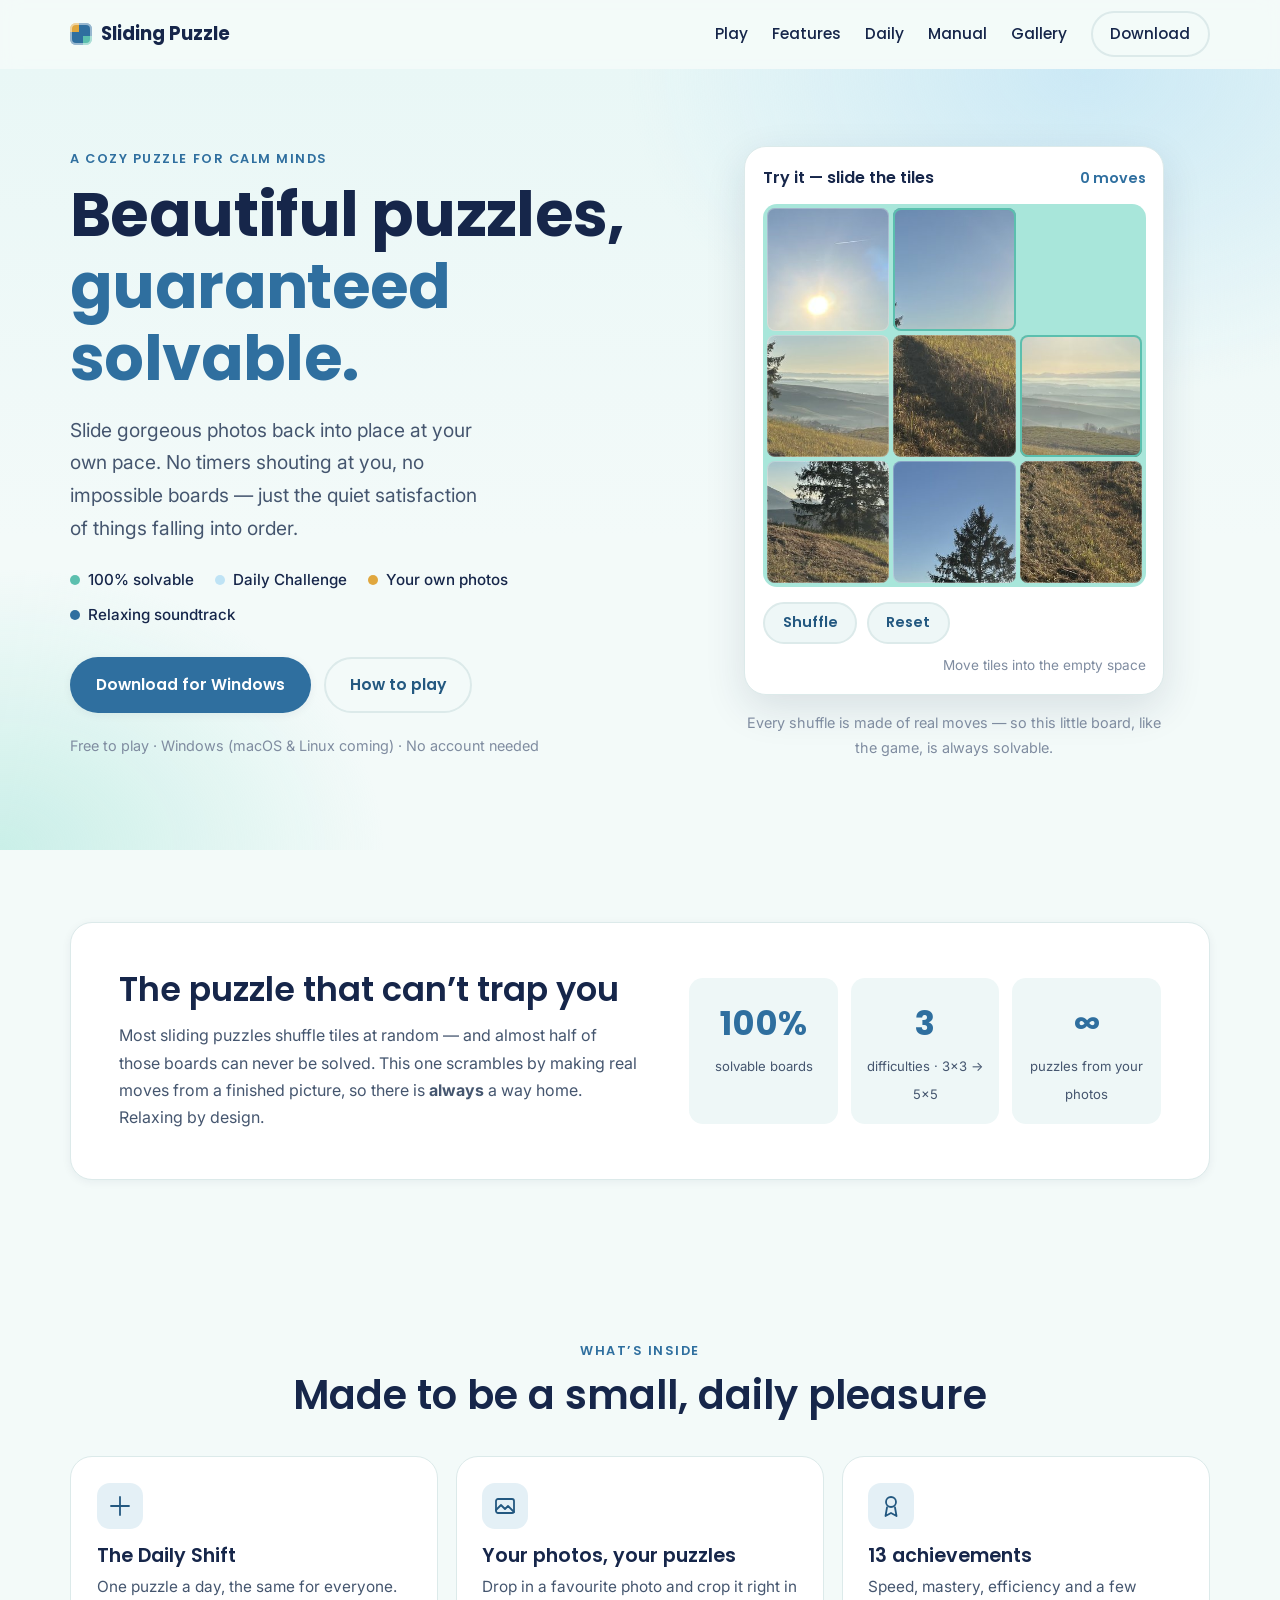
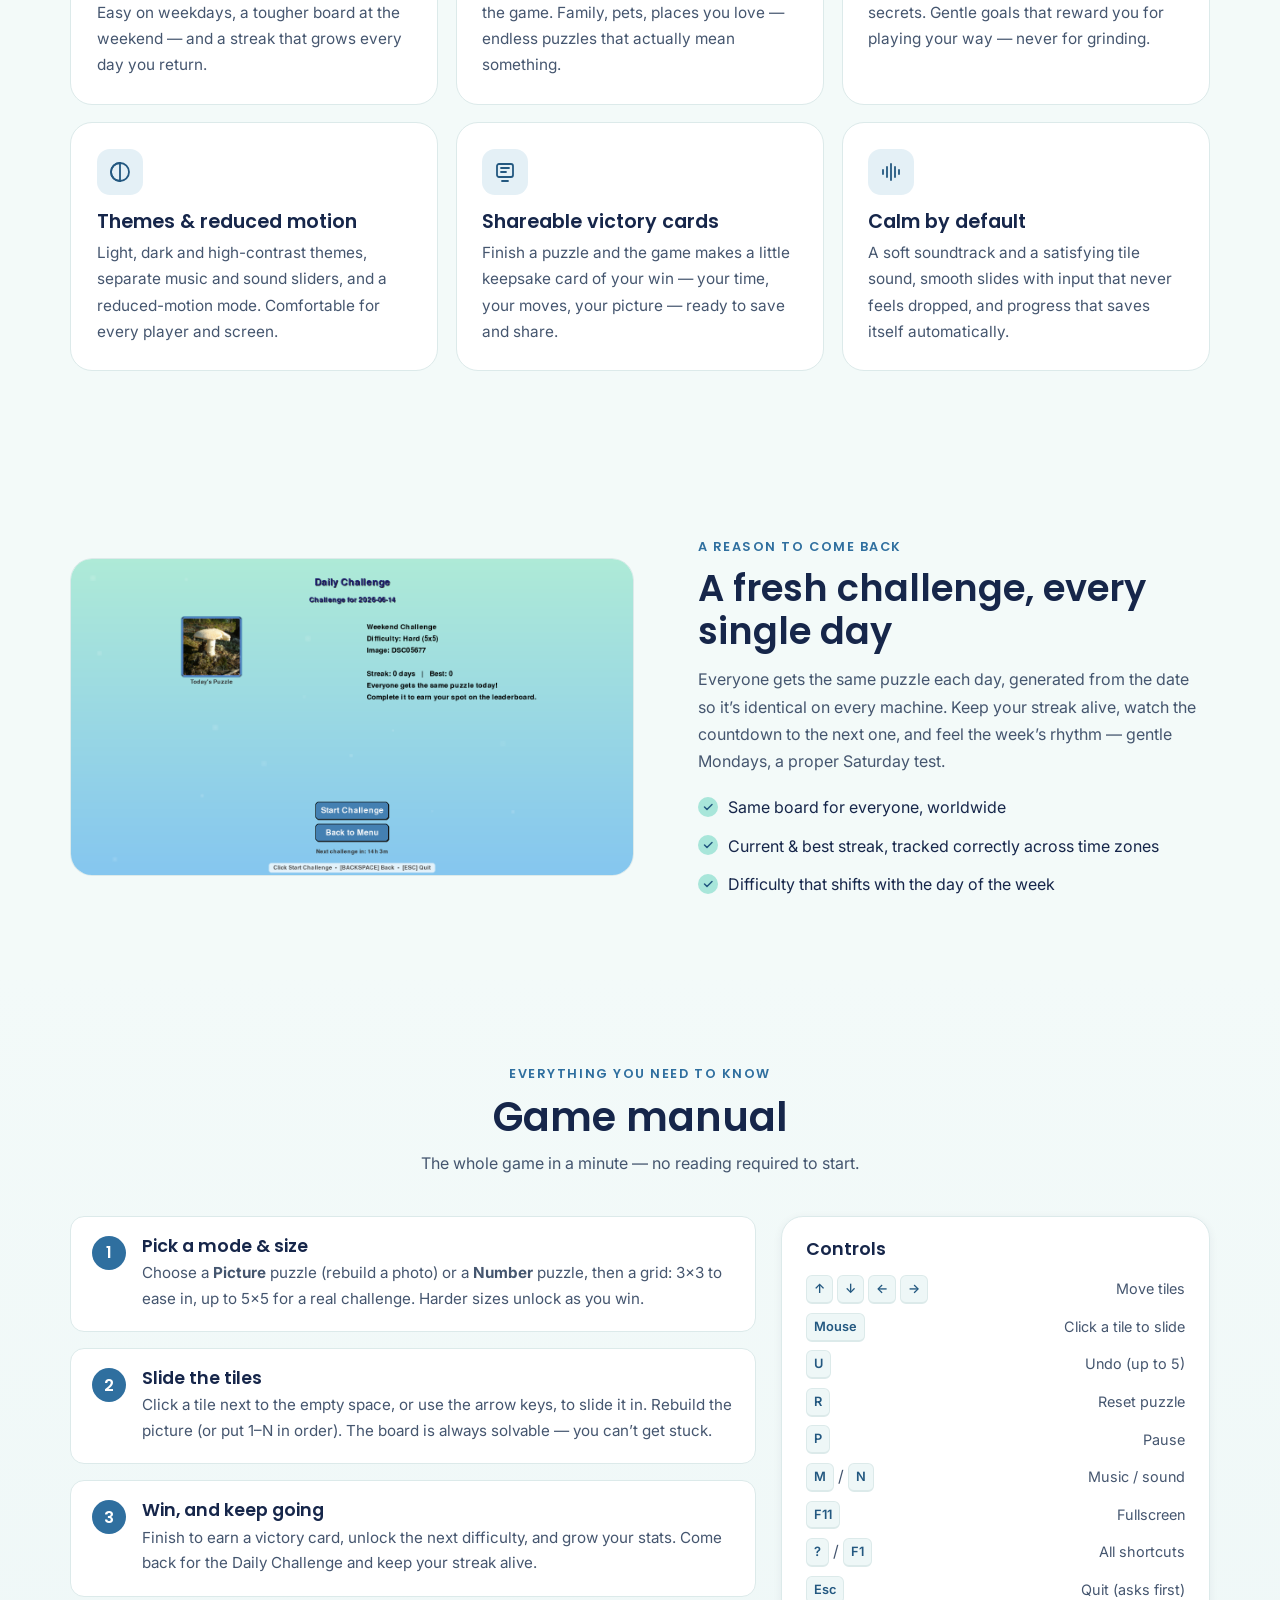
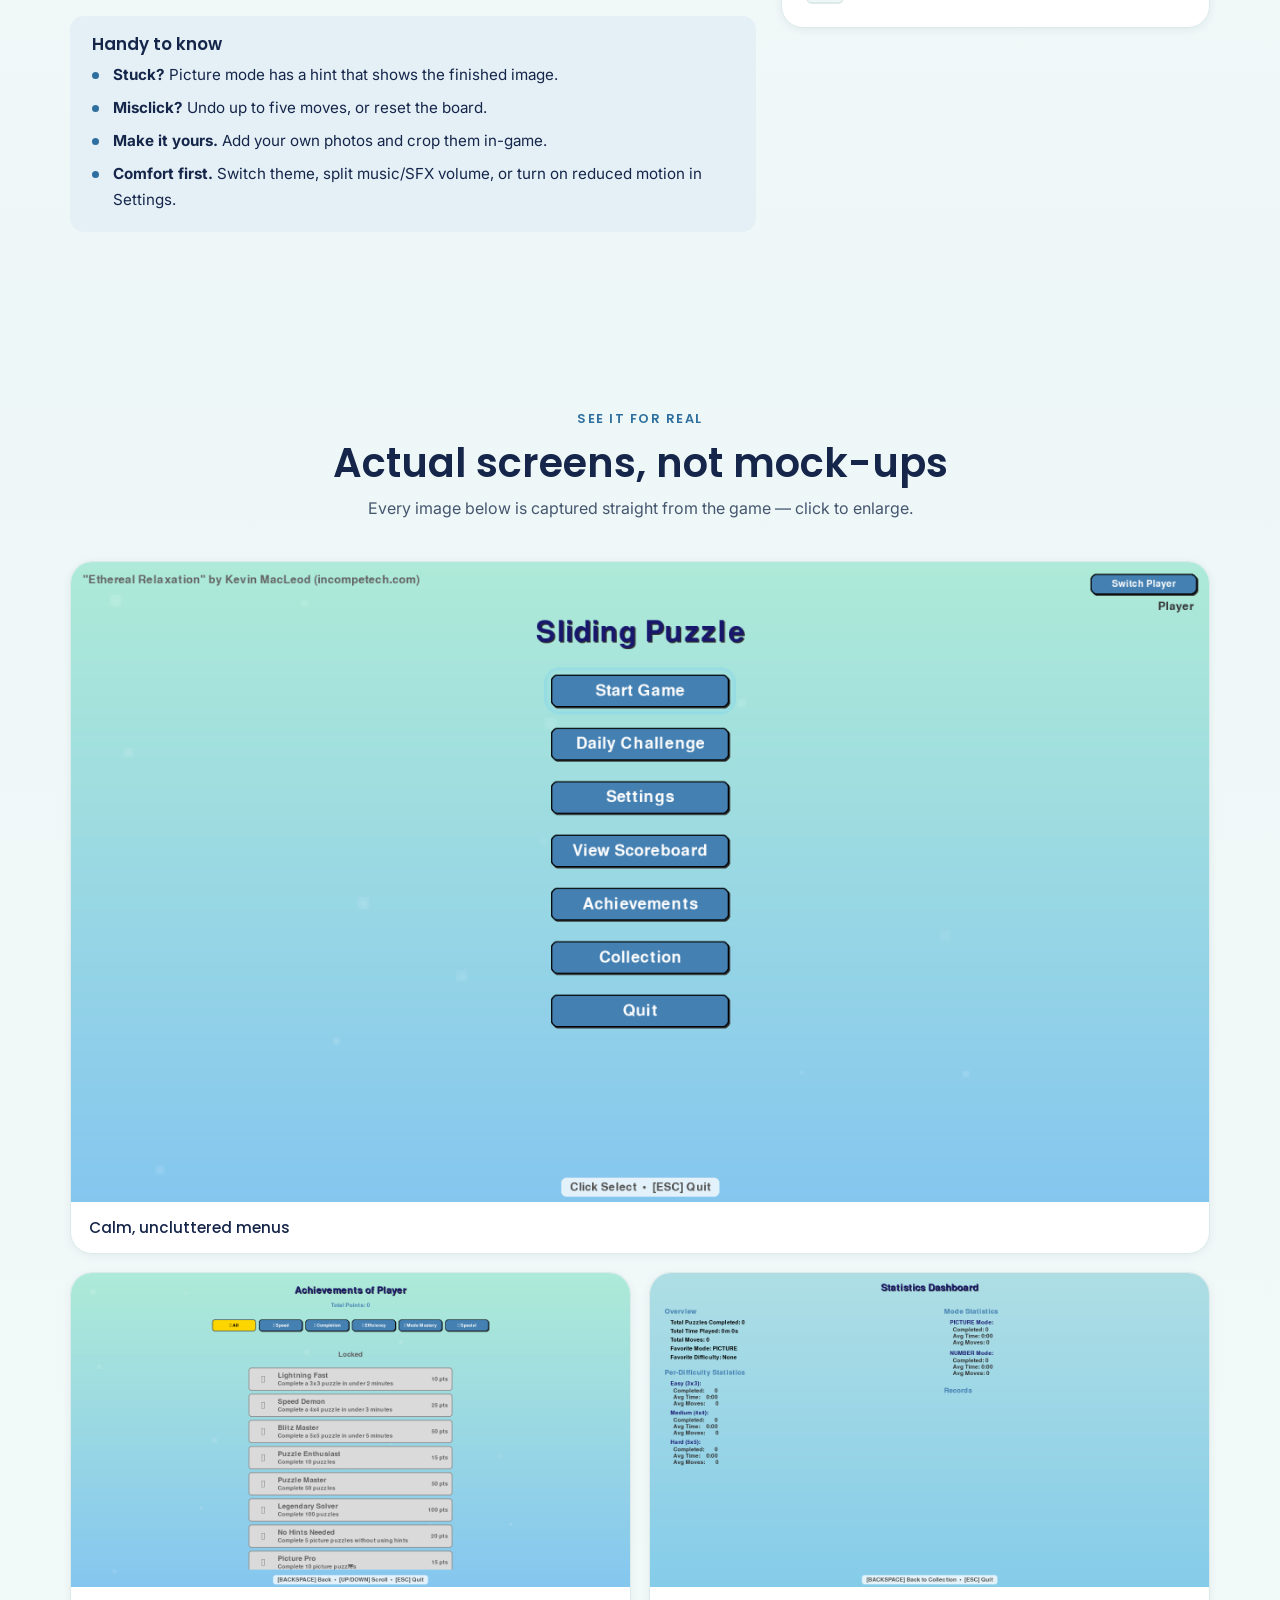
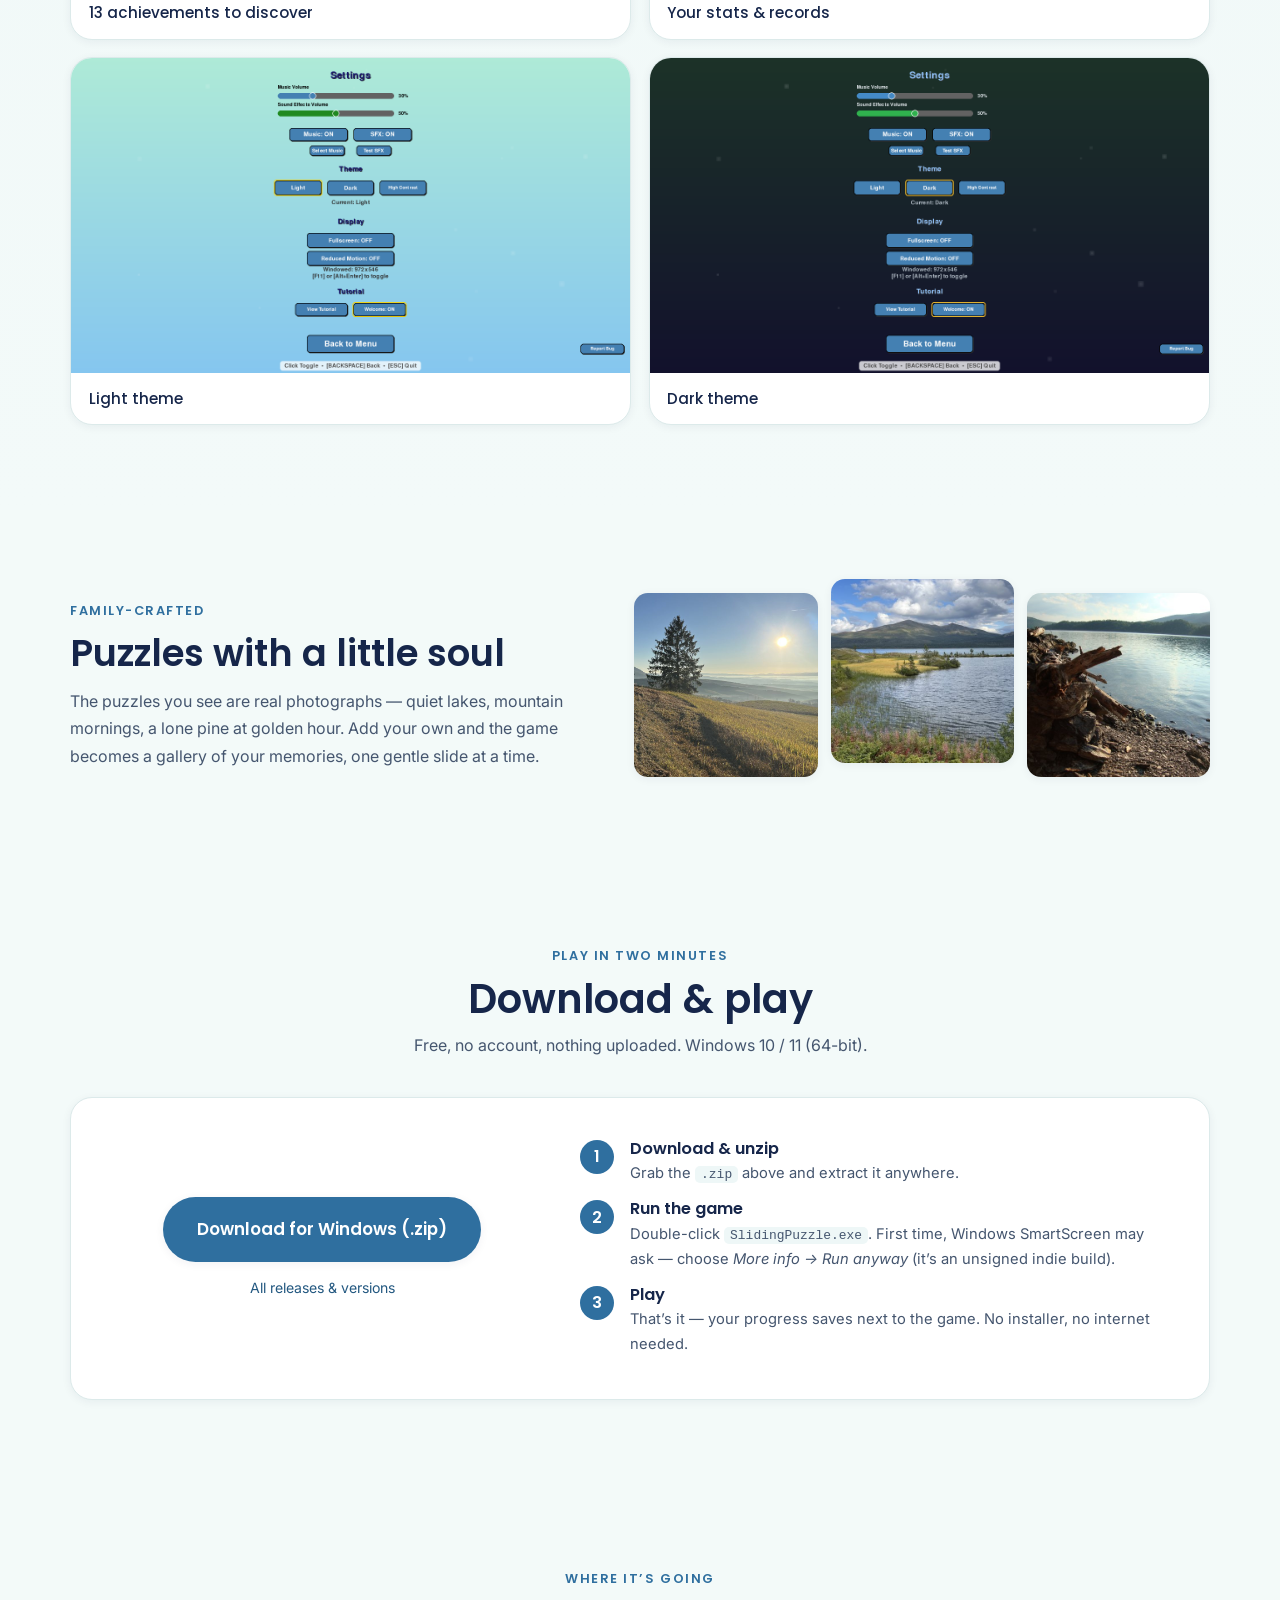
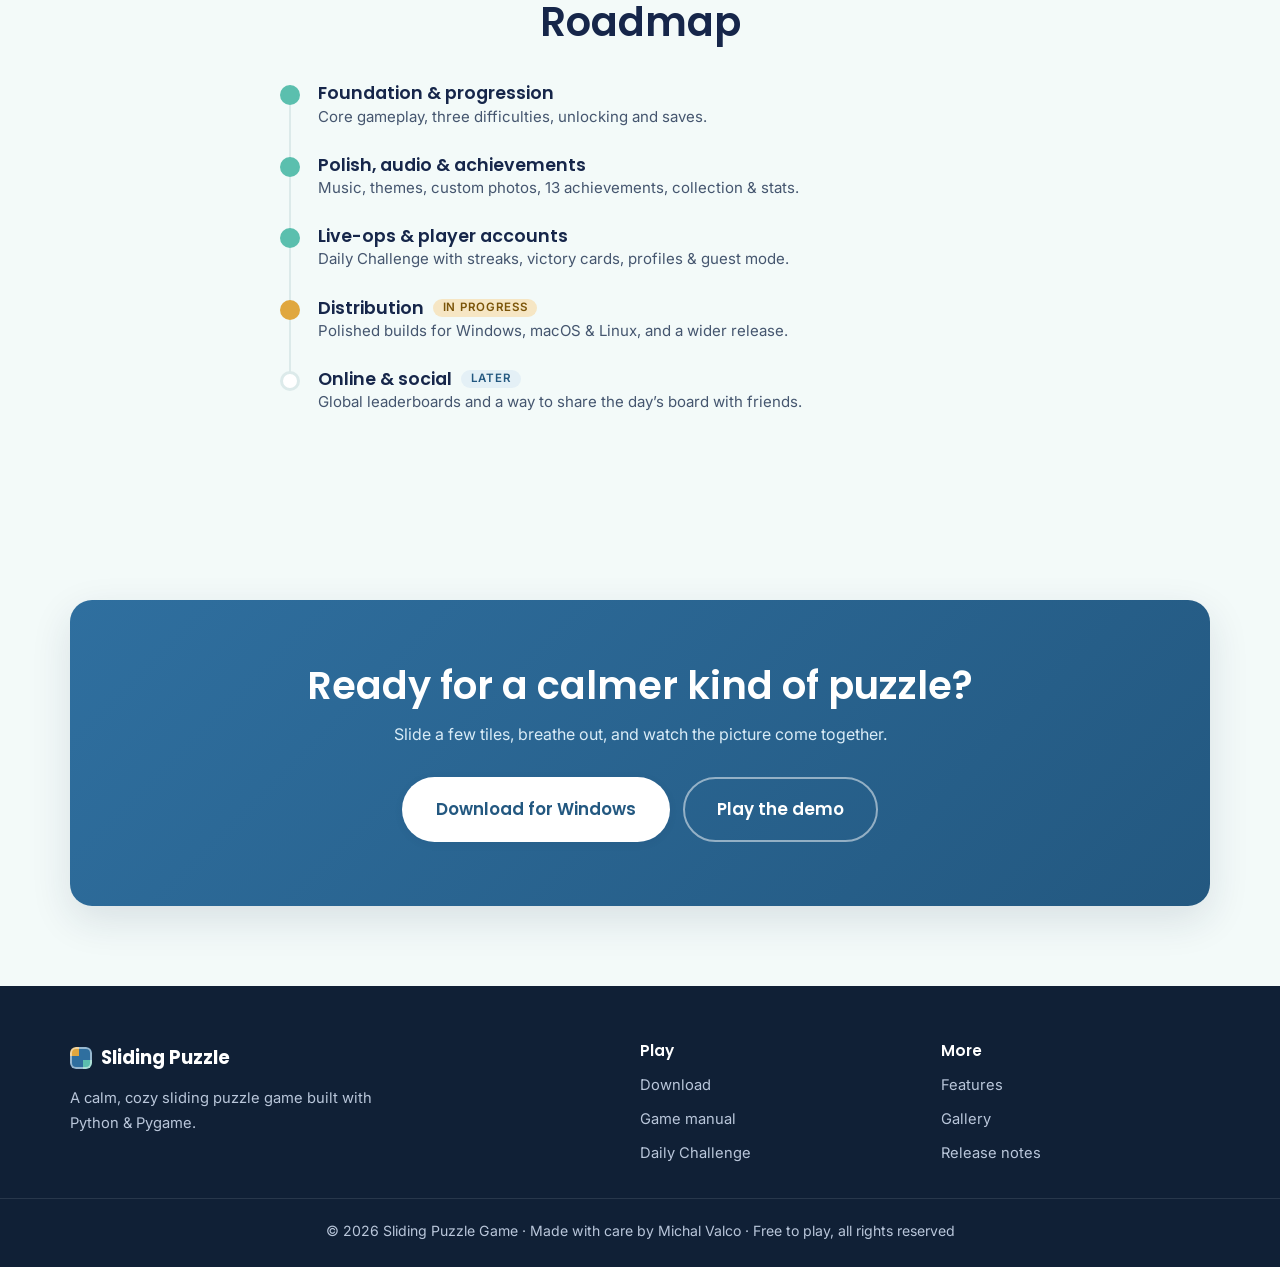
==== sliding-puzzle.html @ b3c9fd9d "Public landing page + downloads for Sliding Puzzle" ====
<!DOCTYPE html>
<html lang="en">
<head>
    <meta charset="UTF-8">
    <meta name="viewport" content="width=device-width, initial-scale=1.0">
    <meta name="description" content="A calm, beautiful sliding puzzle game where every puzzle is guaranteed solvable. Daily challenges, your own photos, three difficulties, and a relaxing soundtrack.">
    <meta name="keywords" content="sliding puzzle, cozy game, relaxing puzzle game, daily puzzle, photo puzzle, picture puzzle">
    <meta name="author" content="Michal Valco">
    <meta name="theme-color" content="#a8e6da">

    <meta property="og:type" content="website">
    <meta property="og:title" content="Sliding Puzzle — beautiful puzzles, guaranteed solvable">
    <meta property="og:description" content="A calm, cozy sliding puzzle game. Every puzzle is solvable, a fresh Daily Challenge each day, and you can play with your own photos.">
    <meta property="og:image" content="[data-uri]">
    <meta name="twitter:card" content="summary_large_image">

    <!-- Standalone single-file build: images/CSS/JS inlined. Share this file directly. -->
    <title>Sliding Puzzle — beautiful puzzles, guaranteed solvable</title>
    <link rel="preconnect" href="https://fonts.googleapis.com">
    <link rel="preconnect" href="https://fonts.gstatic.com" crossorigin>
    <link href="https://fonts.googleapis.com/css2?family=Poppins:wght@500;600;700&family=Inter:wght@400;500;600&display=swap" rel="stylesheet">
    <style>
/* ============================================================
   Sliding Puzzle — landing page
   Palette echoes the game: calm teal -> sky gradient, steel
   blue, deep navy ink, with a warm golden-hour accent.
   ============================================================ */

:root {
    --bg:          #f3faf9;
    --surface:     #ffffff;
    --surface-2:   #eef7f7;
    --ink:         #16264a;   /* deep navy headings */
    --ink-soft:    #45566f;   /* muted body */
    --ink-faint:   #7f8ca0;
    --brand:       #2f6f9f;   /* steel blue */
    --brand-strong:#235880;
    --brand-tint:  #e4f0f6;
    --teal:        #5bbfae;
    --teal-soft:   #a8e6da;
    --sky:         #bfe3f5;
    --gold:        #e0a73e;   /* golden-hour warmth */
    --gold-soft:   #f6e6c4;
    --line:        #dceaea;
    --shadow-sm:   0 2px 10px rgba(22, 38, 74, 0.06);
    --shadow-md:   0 14px 40px rgba(22, 38, 74, 0.12);
    --radius:      14px;
    --radius-lg:   22px;
    --maxw:        1140px;
    --font-head:   "Poppins", system-ui, sans-serif;
    --font-body:   "Inter", system-ui, -apple-system, sans-serif;
}

* { box-sizing: border-box; margin: 0; padding: 0; }

html { scroll-behavior: smooth; scroll-padding-top: 84px; }

body {
    font-family: var(--font-body);
    color: var(--ink-soft);
    background: var(--bg);
    line-height: 1.7;
    -webkit-font-smoothing: antialiased;
    overflow-x: hidden;
}

.container { width: min(var(--maxw), 92vw); margin: 0 auto; }

h1, h2, h3, h4 { font-family: var(--font-head); color: var(--ink); line-height: 1.15; font-weight: 600; }

a { color: var(--brand-strong); text-decoration: none; }
a:hover { color: var(--brand); }

img { max-width: 100%; height: auto; display: block; }

.eyebrow {
    font-family: var(--font-head); font-weight: 600; font-size: .8rem;
    letter-spacing: .12em; text-transform: uppercase; color: var(--brand);
    margin-bottom: .6rem;
}
.eyebrow.center { text-align: center; }

.section-title { font-size: clamp(1.7rem, 3.4vw, 2.5rem); text-align: center; }
.section-sub { text-align: center; color: var(--ink-soft); margin-top: .6rem; }

.skip-link {
    position: absolute; left: -999px; top: 0; z-index: 200;
    background: var(--ink); color: #fff; padding: .6rem 1rem; border-radius: 0 0 8px 0;
}
.skip-link:focus { left: 0; color: #fff; }

/* ---------- Buttons ---------- */
.btn {
    display: inline-flex; align-items: center; justify-content: center;
    font-family: var(--font-head); font-weight: 600; font-size: .98rem;
    padding: .8rem 1.5rem; border-radius: 999px; border: 2px solid transparent;
    cursor: pointer; transition: transform .15s ease, background .15s ease, box-shadow .15s ease, border-color .15s ease;
    white-space: nowrap;
}
.btn:active { transform: translateY(1px) scale(.99); }
.btn-primary { background: var(--brand); color: #fff; box-shadow: var(--shadow-sm); }
.btn-primary:hover { background: var(--brand-strong); color: #fff; box-shadow: var(--shadow-md); transform: translateY(-2px); }
.btn-ghost { background: transparent; color: var(--brand-strong); border-color: var(--line); }
.btn-ghost:hover { border-color: var(--brand); background: var(--brand-tint); }
.btn-soft { background: var(--surface-2); color: var(--brand-strong); border-color: var(--line); padding: .55rem 1.1rem; font-size: .9rem; }
.btn-soft:hover { background: var(--brand-tint); border-color: var(--teal); }
.btn-lg { padding: 1rem 2rem; font-size: 1.05rem; }
.btn-ghost-nav { padding: .5rem 1.1rem; border-color: var(--line); }

/* ---------- Focus visibility (keyboard accessibility) ---------- */
.btn:focus-visible,
.copy-btn:focus-visible,
.nav-toggle:focus-visible,
.nav-menu a:focus-visible,
a:focus-visible {
    outline: 3px solid var(--brand-strong);
    outline-offset: 2px;
    border-radius: 6px;
}
.tile:focus-visible {
    outline: 3px solid var(--brand-strong);
    outline-offset: -3px;
    filter: brightness(1.08);
}

/* ---------- Nav ---------- */
.navbar {
    position: sticky; top: 0; z-index: 100;
    background: rgba(243, 250, 249, .82);
    backdrop-filter: saturate(140%) blur(10px);
    border-bottom: 1px solid transparent;
    transition: border-color .2s ease, box-shadow .2s ease;
}
.navbar.scrolled { border-color: var(--line); box-shadow: var(--shadow-sm); }
.nav-inner { display: flex; align-items: center; justify-content: space-between; height: 68px; }
.nav-brand { display: inline-flex; align-items: center; gap: .55rem; font-family: var(--font-head); font-weight: 700; color: var(--ink); font-size: 1.15rem; }
.nav-mark {
    width: 22px; height: 22px; border-radius: 6px;
    background:
        linear-gradient(var(--gold), var(--gold)) 0 0 / 9px 9px no-repeat,
        linear-gradient(var(--teal), var(--teal)) 13px 13px / 9px 9px no-repeat,
        var(--brand);
    box-shadow: inset 0 0 0 2px rgba(255,255,255,.5);
}
.nav-menu { list-style: none; display: flex; align-items: center; gap: 1.5rem; }
.nav-menu a { font-family: var(--font-head); font-weight: 500; color: var(--ink); font-size: .96rem; }
.nav-menu a:hover { color: var(--brand); }
.nav-toggle { display: none; flex-direction: column; gap: 5px; background: none; border: 0; cursor: pointer; padding: 8px; }
.nav-toggle span { width: 24px; height: 2px; background: var(--ink); border-radius: 2px; transition: .25s; }

/* ---------- Hero ---------- */
.hero { position: relative; padding: clamp(2.5rem, 6vw, 5rem) 0 clamp(3rem, 7vw, 6rem); overflow: hidden; }
.hero-wash {
    position: absolute; inset: 0; z-index: -1;
    background:
        radial-gradient(60% 70% at 85% 0%, rgba(191,227,245,.7), transparent 60%),
        radial-gradient(50% 60% at 0% 100%, rgba(168,230,218,.55), transparent 60%),
        linear-gradient(180deg, #e9f7f6 0%, var(--bg) 60%);
}
.hero-grid { display: grid; grid-template-columns: 1.05fr .95fr; gap: clamp(2rem, 5vw, 4rem); align-items: center; }
.hero-title { font-size: clamp(2.3rem, 5.4vw, 3.9rem); font-weight: 700; letter-spacing: -.01em; }
.hero-title .accent { color: var(--brand); }
.hero-sub { font-size: clamp(1.05rem, 1.6vw, 1.2rem); margin: 1.2rem 0 1.4rem; max-width: 34ch; }
.trust-row { list-style: none; display: flex; flex-wrap: wrap; gap: .6rem 1.3rem; margin-bottom: 1.8rem; }
.trust-row li { display: inline-flex; align-items: center; gap: .5rem; font-weight: 500; color: var(--ink); font-size: .95rem; }
.dot { width: 10px; height: 10px; border-radius: 50%; display: inline-block; }
.dot-teal { background: var(--teal); } .dot-sky { background: var(--sky); }
.dot-gold { background: var(--gold); } .dot-navy { background: var(--brand); }
.hero-cta { display: flex; gap: .8rem; flex-wrap: wrap; }
.hero-foot { margin-top: 1.3rem; color: var(--ink-faint); font-size: .9rem; }

/* Interactive demo */
.hero-demo { display: flex; flex-direction: column; align-items: center; }
.demo-card { width: 100%; max-width: 420px; background: var(--surface); border: 1px solid var(--line); border-radius: var(--radius-lg); padding: 1.1rem; box-shadow: var(--shadow-md); }
.demo-head { display: flex; align-items: baseline; justify-content: space-between; margin-bottom: .8rem; }
.demo-title { font-family: var(--font-head); font-weight: 600; color: var(--ink); }
.demo-moves { font-family: var(--font-head); font-weight: 600; color: var(--brand); font-size: .9rem; }
.puzzle {
    position: relative; width: 100%; aspect-ratio: 1 / 1;
    display: grid; grid-template-columns: repeat(3, 1fr); grid-template-rows: repeat(3, 1fr);
    gap: 4px; background: var(--teal-soft); border-radius: var(--radius); padding: 4px;
}
.tile {
    border: 0; padding: 0; cursor: pointer; border-radius: 8px;
    background-image: var(--img); background-size: 300% 300%;
    box-shadow: inset 0 0 0 1px rgba(255,255,255,.25);
    transition: transform .14s ease, filter .14s ease;
}
.tile:hover { filter: brightness(1.06); }
.tile.blank { background: transparent; box-shadow: none; cursor: default; }
.tile.solved-cell { box-shadow: inset 0 0 0 2px var(--teal); }
.demo-controls { display: flex; align-items: center; gap: .6rem; margin-top: .9rem; flex-wrap: wrap; }
.demo-status { font-size: .85rem; color: var(--ink-faint); margin-left: auto; }
.demo-status.win { color: var(--brand); font-weight: 600; }
.demo-caption { margin-top: 1rem; max-width: 420px; text-align: center; font-size: .9rem; color: var(--ink-faint); }

/* ---------- Band ---------- */
.band { padding: clamp(2.5rem, 6vw, 4.5rem) 0; }
.band-grid { display: grid; grid-template-columns: 1.1fr 1fr; gap: clamp(1.5rem, 4vw, 3.5rem); align-items: center;
    background: var(--surface); border: 1px solid var(--line); border-radius: var(--radius-lg); padding: clamp(1.6rem, 4vw, 3rem); box-shadow: var(--shadow-sm); }
.band-lead h2 { font-size: clamp(1.5rem, 3vw, 2.1rem); margin-bottom: .8rem; }
.stat-cards { display: grid; grid-template-columns: repeat(3, 1fr); gap: .8rem; }
.stat { background: var(--surface-2); border-radius: var(--radius); padding: 1.1rem .8rem; text-align: center; }
.stat-num { display: block; font-family: var(--font-head); font-weight: 700; font-size: clamp(1.6rem, 3vw, 2.1rem); color: var(--brand); }
.stat-label { font-size: .82rem; color: var(--ink-soft); }

/* ---------- Features ---------- */
.features { padding: clamp(3rem, 7vw, 5.5rem) 0; }
.feature-grid { display: grid; grid-template-columns: repeat(auto-fit, minmax(280px, 1fr)); gap: 1.1rem; margin-top: 2.4rem; }
.feature-card { background: var(--surface); border: 1px solid var(--line); border-radius: var(--radius-lg); padding: 1.6rem; transition: transform .18s ease, box-shadow .18s ease, border-color .18s ease; }
.feature-card:hover { transform: translateY(-4px); box-shadow: var(--shadow-md); border-color: var(--teal-soft); }
.f-icon { display: inline-flex; align-items: center; justify-content: center; width: 46px; height: 46px; border-radius: 13px; background: var(--brand-tint); margin-bottom: 1rem; }
.f-icon svg { width: 24px; height: 24px; fill: none; stroke: var(--brand-strong); stroke-width: 1.8; }
.feature-card h3 { font-size: 1.2rem; margin-bottom: .45rem; }
.feature-card p { font-size: .96rem; }

/* ---------- Daily ---------- */
.daily { padding: clamp(2.5rem, 6vw, 5rem) 0; }
.daily-grid { display: grid; grid-template-columns: 1.1fr 1fr; gap: clamp(2rem, 5vw, 4rem); align-items: center; }
.daily-shot { margin: 0; overflow: hidden; border-radius: var(--radius-lg); }
.daily-shot img { width: 100%; height: auto; border-radius: var(--radius-lg); border: 1px solid var(--line); box-shadow: var(--shadow-md); transition: transform .3s ease; }
.daily-shot:hover img { transform: scale(1.03); }
.daily-copy h2 { font-size: clamp(1.6rem, 3.2vw, 2.3rem); margin: .3rem 0 .9rem; }
.check-list { list-style: none; margin-top: 1.2rem; display: grid; gap: .7rem; }
.check-list li { position: relative; padding-left: 1.9rem; color: var(--ink); }
.check-list li::before {
    content: ""; position: absolute; left: 0; top: .15rem; width: 20px; height: 20px; border-radius: 50%;
    background: var(--teal-soft) url("data:image/svg+xml,%3Csvg xmlns='http://www.w3.org/2000/svg' viewBox='0 0 24 24' fill='none' stroke='%23235880' stroke-width='3' stroke-linecap='round' stroke-linejoin='round'%3E%3Cpath d='M5 12l5 5L20 7'/%3E%3C/svg%3E") center / 12px no-repeat;
}

/* ---------- Gallery ---------- */
.gallery { padding: clamp(3rem, 7vw, 5.5rem) 0; background: linear-gradient(180deg, var(--surface-2), var(--bg)); }
.gallery-grid { display: grid; grid-template-columns: repeat(2, 1fr); gap: 1.1rem; margin-top: 2.4rem; }
.shot { background: var(--surface); border: 1px solid var(--line); border-radius: var(--radius-lg); overflow: hidden; box-shadow: var(--shadow-sm); transition: transform .18s ease, box-shadow .18s ease; }
.shot:hover { transform: translateY(-3px); box-shadow: var(--shadow-md); }
.shot img { width: 100%; height: auto; }
.shot figcaption { font-family: var(--font-head); font-weight: 500; color: var(--ink); padding: .8rem 1.1rem; font-size: .95rem; }
.shot-wide { grid-column: 1 / -1; }

/* ---------- Story ---------- */
.story { padding: clamp(3rem, 7vw, 5rem) 0; }
.story-grid { display: grid; grid-template-columns: 1fr 1.15fr; gap: clamp(2rem, 5vw, 4rem); align-items: center; }
.story-copy h2 { font-size: clamp(1.6rem, 3.2vw, 2.3rem); margin: .3rem 0 .9rem; }
.photo-strip { display: grid; grid-template-columns: repeat(3, 1fr); gap: .8rem; }
.photo-strip img { border-radius: var(--radius); aspect-ratio: 1; object-fit: cover; box-shadow: var(--shadow-sm); transition: transform .2s ease; }
.photo-strip img:nth-child(2) { transform: translateY(-14px); }
.photo-strip img:hover { transform: translateY(-6px) scale(1.02); }

/* ---------- Get started ---------- */
.get-started { padding: clamp(3rem, 7vw, 5.5rem) 0; }
.steps { display: grid; grid-template-columns: repeat(auto-fit, minmax(240px, 1fr)); gap: 1rem; margin: 2.4rem 0 1.6rem; }
.step { display: flex; gap: 1rem; align-items: flex-start; background: var(--surface); border: 1px solid var(--line); border-radius: var(--radius); padding: 1.2rem; }
.step-n { flex: none; width: 34px; height: 34px; border-radius: 50%; background: var(--brand); color: #fff; font-family: var(--font-head); font-weight: 600; display: grid; place-items: center; }
.step h3 { font-size: 1.05rem; margin-bottom: .2rem; }
.step p { font-size: .92rem; }
.code-block { position: relative; background: #12233f; border-radius: var(--radius); padding: 1.3rem 1.4rem; overflow-x: auto; box-shadow: var(--shadow-md); }
.code-block pre { margin: 0; }
.code-block code { font-family: ui-monospace, "SF Mono", Menlo, Consolas, monospace; color: #d9e6f5; font-size: .92rem; line-height: 1.9; white-space: pre; }
.copy-btn { position: absolute; top: .8rem; right: .8rem; background: rgba(255,255,255,.12); color: #fff; border: 1px solid rgba(255,255,255,.2); border-radius: 8px; padding: .35rem .8rem; font-family: var(--font-head); font-size: .82rem; cursor: pointer; transition: background .15s; }
.copy-btn:hover { background: rgba(255,255,255,.22); }
.copy-btn.copied { background: var(--teal); border-color: var(--teal); }
.get-cta { display: flex; gap: .8rem; justify-content: center; margin-top: 2rem; flex-wrap: wrap; }

/* ---------- Roadmap ---------- */
.roadmap { padding: clamp(3rem, 7vw, 5rem) 0; }
.timeline { list-style: none; max-width: 720px; margin: 2.4rem auto 0; }
.timeline li { position: relative; display: flex; gap: 1.1rem; padding: 0 0 1.6rem 0; }
.timeline li::before { content: ""; position: absolute; left: 9px; top: 22px; bottom: -4px; width: 2px; background: var(--line); }
.timeline li:last-child::before { display: none; }
.t-dot { flex: none; width: 20px; height: 20px; border-radius: 50%; background: var(--surface); border: 3px solid var(--line); margin-top: 2px; z-index: 1; }
.timeline .done .t-dot { background: var(--teal); border-color: var(--teal); }
.timeline .now .t-dot { background: var(--gold); border-color: var(--gold); }
.timeline h3 { font-size: 1.1rem; display: flex; align-items: center; gap: .6rem; }
.timeline p { font-size: .94rem; }
.pill { font-family: var(--font-body); font-weight: 600; font-size: .72rem; text-transform: uppercase; letter-spacing: .06em; color: #7a5408; background: var(--gold-soft); padding: .15rem .6rem; border-radius: 999px; }
.pill-soft { color: var(--brand-strong); background: var(--brand-tint); }

/* ---------- CTA ---------- */
.cta { padding: clamp(3rem, 7vw, 5rem) 0; }
.cta-inner { text-align: center; background: linear-gradient(135deg, #2f6f9f, #235880); color: #fff; border-radius: var(--radius-lg); padding: clamp(2.5rem, 6vw, 4rem); box-shadow: var(--shadow-md); }
.cta-inner h2 { color: #fff; font-size: clamp(1.6rem, 3.4vw, 2.4rem); }
.cta-inner p { color: #d9ecf7; margin: .8rem 0 1.8rem; }
.cta-buttons { display: flex; gap: .8rem; justify-content: center; flex-wrap: wrap; }
.cta .btn-primary { background: #fff; color: var(--brand-strong); }
.cta .btn-primary:hover { background: var(--gold-soft); }
.cta .btn-ghost { color: #fff; border-color: rgba(255,255,255,.5); }
.cta .btn-ghost:hover { background: rgba(255,255,255,.12); border-color: #fff; }

/* ---------- Footer ---------- */
.footer { background: #102036; color: #b9c6da; padding: clamp(2.5rem, 5vw, 3.5rem) 0 1.5rem; }
.footer-grid { display: grid; grid-template-columns: 2fr 1fr 1fr; gap: 2rem; }
.footer-brand .nav-brand { color: #fff; }
.footer-brand p { margin-top: .6rem; max-width: 34ch; font-size: .92rem; }
.footer-col h4 { color: #fff; font-size: .95rem; margin-bottom: .7rem; }
.footer-col ul { list-style: none; display: grid; gap: .45rem; }
.footer-col a { color: #b9c6da; font-size: .92rem; }
.footer-col a:hover { color: #fff; }
.footer-bottom { border-top: 1px solid rgba(255,255,255,.1); margin-top: 2rem; padding-top: 1.2rem; text-align: center; font-size: .88rem; }
.footer-bottom a { color: var(--sky); }

/* ---------- Reveal on scroll ---------- */
.reveal { opacity: 0; transform: translateY(18px); transition: opacity .6s ease, transform .6s ease; }
.reveal.in { opacity: 1; transform: none; }

/* ---------- Game manual ---------- */
.manual { padding: clamp(3rem, 7vw, 5.5rem) 0; background: linear-gradient(180deg, var(--bg), var(--surface-2)); }
.manual-grid { display: grid; grid-template-columns: 1.6fr 1fr; gap: 1.6rem; margin-top: 2.4rem; align-items: start; }
.how-steps { list-style: none; display: grid; gap: 1rem; }
.how-steps li { display: flex; gap: 1rem; align-items: flex-start; background: var(--surface); border: 1px solid var(--line); border-radius: var(--radius); padding: 1.2rem 1.3rem; transition: transform .18s ease, box-shadow .18s ease; }
.how-steps li:hover { transform: translateY(-3px); box-shadow: var(--shadow-md); }
.how-steps h3 { font-size: 1.1rem; margin-bottom: .25rem; }
.how-steps p { font-size: .95rem; }
.tips { margin-top: 1.2rem; background: var(--brand-tint); border-radius: var(--radius); padding: 1.2rem 1.4rem; }
.tips h3 { font-size: 1.05rem; margin-bottom: .5rem; }
.tips ul { list-style: none; display: grid; gap: .45rem; }
.tips li { font-size: .95rem; padding-left: 1.3rem; position: relative; color: var(--ink); }
.tips li::before { content: ""; position: absolute; left: 0; top: .62rem; width: 7px; height: 7px; border-radius: 50%; background: var(--brand); }
.controls-card { background: var(--surface); border: 1px solid var(--line); border-radius: var(--radius-lg); padding: 1.4rem 1.5rem; box-shadow: var(--shadow-sm); position: sticky; top: 84px; }
.controls-card h3 { font-size: 1.1rem; margin-bottom: 1rem; }
.controls-list { display: grid; gap: .55rem; margin: 0; }
.controls-list > div { display: flex; align-items: center; justify-content: space-between; gap: 1rem; }
.controls-list dt { display: flex; gap: 4px; flex-wrap: wrap; margin: 0; }
.controls-list dd { color: var(--ink-soft); font-size: .9rem; text-align: right; margin: 0; }
kbd { font-family: var(--font-body); font-size: .8rem; font-weight: 600; color: var(--brand-strong); background: var(--surface-2); border: 1px solid var(--line); border-bottom-width: 2px; border-radius: 6px; padding: 2px 7px; min-width: 22px; text-align: center; }

/* ---------- Download ---------- */
.download { padding: clamp(3rem, 7vw, 5.5rem) 0; }
.download-card { display: grid; grid-template-columns: 1fr 1.4fr; gap: clamp(1.5rem, 4vw, 3rem); align-items: center; margin-top: 2.4rem; background: var(--surface); border: 1px solid var(--line); border-radius: var(--radius-lg); padding: clamp(1.6rem, 4vw, 2.6rem); box-shadow: var(--shadow-sm); }
.dl-main { text-align: center; }
.dl-note { margin-top: .9rem; font-size: .88rem; }
.dl-steps { list-style: none; display: grid; gap: .9rem; }
.dl-steps li { display: flex; gap: 1rem; align-items: flex-start; }
.dl-steps h3 { font-size: 1.02rem; margin-bottom: .15rem; }
.dl-steps p { font-size: .92rem; }
.dl-steps code, .download code { font-family: ui-monospace, Menlo, Consolas, monospace; background: var(--surface-2); padding: 1px 6px; border-radius: 5px; font-size: .88em; }

/* ---------- Extra hover polish ---------- */
.stat { transition: transform .18s ease, box-shadow .18s ease; }
.stat:hover { transform: translateY(-3px); box-shadow: var(--shadow-sm); }
.shot img { transition: transform .3s ease; }
.shot:hover img { transform: scale(1.04); }
.nav-menu a:not(.btn) { position: relative; }
.nav-menu a:not(.btn)::after { content: ""; position: absolute; left: 0; bottom: -4px; height: 2px; width: 0; background: var(--brand); transition: width .2s ease; }
.nav-menu a:not(.btn):hover::after { width: 100%; }
.timeline li > div { transition: transform .18s ease; }
.timeline li:hover > div { transform: translateX(3px); }

/* ---------- Lightbox ---------- */
.zoomable { cursor: zoom-in; }
.lightbox { position: fixed; inset: 0; z-index: 300; display: flex; flex-direction: column; align-items: center; justify-content: center; gap: 1rem; padding: 4vmin; background: rgba(16, 32, 54, .92); }
.lightbox[hidden] { display: none; }
.lightbox img { max-width: 94vw; max-height: 82vh; border-radius: var(--radius); box-shadow: var(--shadow-md); cursor: zoom-out; }
.lightbox-cap { color: #d9ecf7; font-size: .95rem; text-align: center; max-width: 60ch; }
.lightbox-close { position: absolute; top: 3vmin; right: 4vmin; width: 44px; height: 44px; border-radius: 50%; border: 1px solid rgba(255,255,255,.3); background: rgba(255,255,255,.12); color: #fff; font-size: 1.7rem; line-height: 1; cursor: pointer; transition: background .15s; }
.lightbox-close:hover { background: rgba(255,255,255,.25); }

/* ---------- Responsive ---------- */
@media (max-width: 880px) {
    .manual-grid, .download-card { grid-template-columns: 1fr; }
    .controls-card { position: static; }
    .hero-grid, .band-grid, .daily-grid, .story-grid { grid-template-columns: 1fr; }
    .daily-shot { order: 2; }
    .nav-menu {
        position: fixed; inset: 68px 0 auto 0; flex-direction: column; gap: 0;
        background: var(--surface); border-bottom: 1px solid var(--line);
        padding: .5rem 0; transform: translateY(-120%); transition: transform .25s ease; box-shadow: var(--shadow-md);
    }
    .nav-menu.open { transform: translateY(0); }
    .nav-menu li { width: 100%; text-align: center; }
    .nav-menu li a { display: block; padding: .85rem; }
    .btn-ghost-nav { display: inline-block; margin: .4rem auto; }
    .nav-toggle { display: flex; }
    .gallery-grid { grid-template-columns: 1fr; }
    .footer-grid { grid-template-columns: 1fr; gap: 1.4rem; }
}
@media (max-width: 420px) {
    .stat-cards { grid-template-columns: 1fr; }
    .photo-strip img:nth-child(2) { transform: none; }
}

@media (prefers-reduced-motion: reduce) {
    html { scroll-behavior: auto; }
    *, *::before, *::after { transition: none !important; animation: none !important; }
    .reveal { opacity: 1; transform: none; }
}

</style>
</head>
<body>
    <a class="skip-link" href="#play">Skip to the puzzle</a>

    <!-- Navigation -->
    <nav class="navbar" id="navbar">
        <div class="container nav-inner">
            <a class="nav-brand" href="#top" aria-label="Sliding Puzzle home">
                <span class="nav-mark" aria-hidden="true"></span>
                Sliding&nbsp;Puzzle
            </a>
            <button class="nav-toggle" type="button" aria-label="Toggle menu" aria-expanded="false">
                <span></span><span></span><span></span>
            </button>
            <ul class="nav-menu">
                <li><a href="#play">Play</a></li>
                <li><a href="#features">Features</a></li>
                <li><a href="#daily">Daily</a></li>
                <li><a href="#manual">Manual</a></li>
                <li><a href="#gallery">Gallery</a></li>
                <li><a class="btn btn-ghost-nav" href="#download">Download</a></li>
            </ul>
        </div>
    </nav>

    <!-- Hero -->
    <header class="hero" id="top">
        <div class="container hero-grid">
            <div class="hero-copy">
                <p class="eyebrow">A cozy puzzle for calm minds</p>
                <h1 class="hero-title">Beautiful puzzles,<br><span class="accent">guaranteed solvable.</span></h1>
                <p class="hero-sub">
                    Slide gorgeous photos back into place at your own pace. No timers shouting at you,
                    no impossible boards — just the quiet satisfaction of things falling into order.
                </p>
                <ul class="trust-row" aria-label="Highlights">
                    <li><span class="dot dot-teal"></span>100% solvable</li>
                    <li><span class="dot dot-sky"></span>Daily Challenge</li>
                    <li><span class="dot dot-gold"></span>Your own photos</li>
                    <li><span class="dot dot-navy"></span>Relaxing soundtrack</li>
                </ul>
                <div class="hero-cta">
                    <a class="btn btn-primary" href="#download">Download for Windows</a>
                    <a class="btn btn-ghost" href="#manual">How to play</a>
                </div>
                <p class="hero-foot">Free to play · Windows (macOS &amp; Linux coming) · No account needed</p>
            </div>

            <!-- Interactive demo puzzle -->
            <div class="hero-demo" id="play">
                <div class="demo-card">
                    <div class="demo-head">
                        <span class="demo-title">Try it — slide the tiles</span>
                        <span class="demo-moves"><span id="move-count">0</span> moves</span>
                    </div>
                    <div class="puzzle" id="puzzle" role="group" aria-label="Interactive 3 by 3 sliding puzzle">
                        <!-- tiles injected by script.js -->
                    </div>
                    <div class="demo-controls">
                        <button class="btn btn-soft" id="shuffle-btn" type="button">Shuffle</button>
                        <button class="btn btn-soft" id="reset-btn" type="button">Reset</button>
                        <span class="demo-status" id="demo-status" role="status">Move tiles into the empty space</span>
                    </div>
                </div>
                <p class="demo-caption">Every shuffle is made of real moves — so this little board, like the game, is always solvable.</p>
            </div>
        </div>
        <div class="hero-wash" aria-hidden="true"></div>
    </header>

    <!-- Frustration-free band -->
    <section class="band" aria-label="Why it feels good">
        <div class="container band-grid">
            <div class="band-lead">
                <h2>The puzzle that can&rsquo;t trap you</h2>
                <p>
                    Most sliding puzzles shuffle tiles at random — and almost half of those boards
                    can never be solved. This one scrambles by making real moves from a finished
                    picture, so there is <strong>always</strong> a way home. Relaxing by design.
                </p>
            </div>
            <div class="stat-cards">
                <div class="stat">
                    <span class="stat-num">100%</span>
                    <span class="stat-label">solvable boards</span>
                </div>
                <div class="stat">
                    <span class="stat-num">3</span>
                    <span class="stat-label">difficulties · 3×3 → 5×5</span>
                </div>
                <div class="stat">
                    <span class="stat-num">∞</span>
                    <span class="stat-label">puzzles from your photos</span>
                </div>
            </div>
        </div>
    </section>

    <!-- Features -->
    <section class="features" id="features">
        <div class="container">
            <p class="eyebrow center">What&rsquo;s inside</p>
            <h2 class="section-title">Made to be a small, daily pleasure</h2>

            <div class="feature-grid">
                <article class="feature-card">
                    <span class="f-icon" aria-hidden="true"><svg viewBox="0 0 24 24"><path d="M12 3v18M3 12h18" stroke-linecap="round"/></svg></span>
                    <h3>The Daily Shift</h3>
                    <p>One puzzle a day, the same for everyone. Easy on weekdays, a tougher board at the weekend — and a streak that grows every day you return.</p>
                </article>

                <article class="feature-card">
                    <span class="f-icon" aria-hidden="true"><svg viewBox="0 0 24 24"><rect x="3" y="5" width="18" height="14" rx="2"/><path d="m3 16 5-5 4 4 3-3 6 6" stroke-linecap="round" stroke-linejoin="round"/></svg></span>
                    <h3>Your photos, your puzzles</h3>
                    <p>Drop in a favourite photo and crop it right in the game. Family, pets, places you love — endless puzzles that actually mean something.</p>
                </article>

                <article class="feature-card">
                    <span class="f-icon" aria-hidden="true"><svg viewBox="0 0 24 24"><circle cx="12" cy="8" r="5"/><path d="M8 13.5 6.5 22 12 19l5.5 3-1.5-8.5" stroke-linecap="round" stroke-linejoin="round"/></svg></span>
                    <h3>13 achievements</h3>
                    <p>Speed, mastery, efficiency and a few secrets. Gentle goals that reward you for playing your way — never for grinding.</p>
                </article>

                <article class="feature-card">
                    <span class="f-icon" aria-hidden="true"><svg viewBox="0 0 24 24"><circle cx="12" cy="12" r="9"/><path d="M12 3a9 9 0 0 0 0 18z"/></svg></span>
                    <h3>Themes &amp; reduced motion</h3>
                    <p>Light, dark and high-contrast themes, separate music and sound sliders, and a reduced-motion mode. Comfortable for every player and screen.</p>
                </article>

                <article class="feature-card">
                    <span class="f-icon" aria-hidden="true"><svg viewBox="0 0 24 24"><rect x="4" y="4" width="16" height="13" rx="2"/><path d="M9 21h6M8 8h8M8 12h5" stroke-linecap="round"/></svg></span>
                    <h3>Shareable victory cards</h3>
                    <p>Finish a puzzle and the game makes a little keepsake card of your win — your time, your moves, your picture — ready to save and share.</p>
                </article>

                <article class="feature-card">
                    <span class="f-icon" aria-hidden="true"><svg viewBox="0 0 24 24"><path d="M4 14v-4M8 17V7M12 20V4M16 17V7M20 14v-4" stroke-linecap="round"/></svg></span>
                    <h3>Calm by default</h3>
                    <p>A soft soundtrack and a satisfying tile sound, smooth slides with input that never feels dropped, and progress that saves itself automatically.</p>
                </article>
            </div>
        </div>
    </section>

    <!-- Daily challenge spotlight -->
    <section class="daily" id="daily">
        <div class="container daily-grid">
            <figure class="daily-shot">
                <img class="zoomable" src="[data-uri]" alt="The Daily Challenge screen showing today's weekend puzzle, difficulty, streak, and a countdown to the next one." loading="lazy" width="1280" height="720">
            </figure>
            <div class="daily-copy">
                <p class="eyebrow">A reason to come back</p>
                <h2>A fresh challenge, every single day</h2>
                <p>
                    Everyone gets the same puzzle each day, generated from the date so it&rsquo;s
                    identical on every machine. Keep your streak alive, watch the countdown to the
                    next one, and feel the week&rsquo;s rhythm — gentle Mondays, a proper Saturday test.
                </p>
                <ul class="check-list">
                    <li>Same board for everyone, worldwide</li>
                    <li>Current &amp; best streak, tracked correctly across time zones</li>
                    <li>Difficulty that shifts with the day of the week</li>
                </ul>
            </div>
        </div>
    </section>

    <!-- Game Manual -->
    <section class="manual" id="manual">
        <div class="container">
            <p class="eyebrow center">Everything you need to know</p>
            <h2 class="section-title">Game manual</h2>
            <p class="section-sub">The whole game in a minute — no reading required to start.</p>

            <div class="manual-grid">
                <div class="manual-main">
                    <ol class="how-steps">
                        <li>
                            <span class="step-n">1</span>
                            <div><h3>Pick a mode &amp; size</h3>
                            <p>Choose a <strong>Picture</strong> puzzle (rebuild a photo) or a <strong>Number</strong> puzzle, then a grid: 3×3 to ease in, up to 5×5 for a real challenge. Harder sizes unlock as you win.</p></div>
                        </li>
                        <li>
                            <span class="step-n">2</span>
                            <div><h3>Slide the tiles</h3>
                            <p>Click a tile next to the empty space, or use the arrow keys, to slide it in. Rebuild the picture (or put 1–N in order). The board is always solvable — you can&rsquo;t get stuck.</p></div>
                        </li>
                        <li>
                            <span class="step-n">3</span>
                            <div><h3>Win, and keep going</h3>
                            <p>Finish to earn a victory card, unlock the next difficulty, and grow your stats. Come back for the Daily Challenge and keep your streak alive.</p></div>
                        </li>
                    </ol>

                    <div class="tips">
                        <h3>Handy to know</h3>
                        <ul>
                            <li><strong>Stuck?</strong> Picture mode has a hint that shows the finished image.</li>
                            <li><strong>Misclick?</strong> Undo up to five moves, or reset the board.</li>
                            <li><strong>Make it yours.</strong> Add your own photos and crop them in-game.</li>
                            <li><strong>Comfort first.</strong> Switch theme, split music/SFX volume, or turn on reduced motion in Settings.</li>
                        </ul>
                    </div>
                </div>

                <aside class="controls-card" aria-label="Keyboard controls">
                    <h3>Controls</h3>
                    <dl class="controls-list">
                        <div><dt><kbd>↑</kbd><kbd>↓</kbd><kbd>←</kbd><kbd>→</kbd></dt><dd>Move tiles</dd></div>
                        <div><dt><kbd>Mouse</kbd></dt><dd>Click a tile to slide</dd></div>
                        <div><dt><kbd>U</kbd></dt><dd>Undo (up to 5)</dd></div>
                        <div><dt><kbd>R</kbd></dt><dd>Reset puzzle</dd></div>
                        <div><dt><kbd>P</kbd></dt><dd>Pause</dd></div>
                        <div><dt><kbd>M</kbd> / <kbd>N</kbd></dt><dd>Music / sound</dd></div>
                        <div><dt><kbd>F11</kbd></dt><dd>Fullscreen</dd></div>
                        <div><dt><kbd>?</kbd> / <kbd>F1</kbd></dt><dd>All shortcuts</dd></div>
                        <div><dt><kbd>Esc</kbd></dt><dd>Quit (asks first)</dd></div>
                    </dl>
                </aside>
            </div>
        </div>
    </section>

    <!-- Gallery (real screenshots) -->
    <section class="gallery" id="gallery">
        <div class="container">
            <p class="eyebrow center">See it for real</p>
            <h2 class="section-title">Actual screens, not mock-ups</h2>
            <p class="section-sub">Every image below is captured straight from the game — click to enlarge.</p>

            <div class="gallery-grid">
                <figure class="shot shot-wide">
                    <img class="zoomable" src="[data-uri]" alt="The welcome screen with a calm teal-to-sky gradient and rounded menu buttons." loading="lazy" width="1280" height="720">
                    <figcaption>Calm, uncluttered menus</figcaption>
                </figure>
                <figure class="shot">
                    <img class="zoomable" src="[data-uri]" alt="The achievements gallery showing unlockable badges across categories." loading="lazy" width="1280" height="720">
                    <figcaption>13 achievements to discover</figcaption>
                </figure>
                <figure class="shot">
                    <img class="zoomable" src="[data-uri]" alt="The statistics dashboard with totals, averages and personal records." loading="lazy" width="1280" height="720">
                    <figcaption>Your stats &amp; records</figcaption>
                </figure>
                <figure class="shot">
                    <img class="zoomable" src="[data-uri]" alt="The settings screen in the light theme with volume sliders and theme buttons." loading="lazy" width="1280" height="720">
                    <figcaption>Light theme</figcaption>
                </figure>
                <figure class="shot">
                    <img class="zoomable" src="[data-uri]" alt="The same settings screen in the dark theme." loading="lazy" width="1280" height="720">
                    <figcaption>Dark theme</figcaption>
                </figure>
            </div>
        </div>
    </section>

    <!-- Story / photos -->
    <section class="story">
        <div class="container story-grid">
            <div class="story-copy">
                <p class="eyebrow">Family-crafted</p>
                <h2>Puzzles with a little soul</h2>
                <p>
                    The puzzles you see are real photographs — quiet lakes, mountain mornings, a lone
                    pine at golden hour. Add your own and the game becomes a gallery of your memories,
                    one gentle slide at a time.
                </p>
            </div>
            <div class="photo-strip">
                <img class="zoomable" src="[data-uri]" alt="A lone pine at golden hour, one of the built-in puzzle photos." loading="lazy" width="440" height="440">
                <img class="zoomable" src="[data-uri]" alt="A Norwegian lake and mountains, a built-in puzzle photo." loading="lazy" width="440" height="440">
                <img class="zoomable" src="[data-uri]" alt="A calm lake with driftwood, a built-in puzzle photo." loading="lazy" width="440" height="440">
            </div>
        </div>
    </section>

    <!-- Download -->
    <section class="download" id="download">
        <div class="container">
            <p class="eyebrow center">Play in two minutes</p>
            <h2 class="section-title">Download &amp; play</h2>
            <p class="section-sub">Free, no account, nothing uploaded. Windows 10 / 11 (64-bit).</p>

            <div class="download-card">
                <div class="dl-main">
                    <a class="btn btn-primary btn-lg" href="https://github.com/michalvalco/sliding-puzzle/releases/latest/download/SlidingPuzzle-Windows.zip">Download for Windows (.zip)</a>
                    <p class="dl-note"><a href="https://github.com/michalvalco/sliding-puzzle/releases">All releases &amp; versions</a></p>
                </div>
                <ol class="dl-steps">
                    <li><span class="step-n">1</span><div><h3>Download &amp; unzip</h3><p>Grab the <code>.zip</code> above and extract it anywhere.</p></div></li>
                    <li><span class="step-n">2</span><div><h3>Run the game</h3><p>Double-click <code>SlidingPuzzle.exe</code>. First time, Windows SmartScreen may ask — choose <em>More info → Run anyway</em> (it&rsquo;s an unsigned indie build).</p></div></li>
                    <li><span class="step-n">3</span><div><h3>Play</h3><p>That&rsquo;s it — your progress saves next to the game. No installer, no internet needed.</p></div></li>
                </ol>
            </div>
        </div>
    </section>

    <!-- Roadmap -->
    <section class="roadmap">
        <div class="container">
            <p class="eyebrow center">Where it&rsquo;s going</p>
            <h2 class="section-title">Roadmap</h2>
            <ol class="timeline">
                <li class="done"><span class="t-dot"></span><div><h3>Foundation &amp; progression</h3><p>Core gameplay, three difficulties, unlocking and saves.</p></div></li>
                <li class="done"><span class="t-dot"></span><div><h3>Polish, audio &amp; achievements</h3><p>Music, themes, custom photos, 13 achievements, collection &amp; stats.</p></div></li>
                <li class="done"><span class="t-dot"></span><div><h3>Live-ops &amp; player accounts</h3><p>Daily Challenge with streaks, victory cards, profiles &amp; guest mode.</p></div></li>
                <li class="now"><span class="t-dot"></span><div><h3>Distribution <span class="pill">in progress</span></h3><p>Polished builds for Windows, macOS &amp; Linux, and a wider release.</p></div></li>
                <li class="next"><span class="t-dot"></span><div><h3>Online &amp; social <span class="pill pill-soft">later</span></h3><p>Global leaderboards and a way to share the day&rsquo;s board with friends.</p></div></li>
            </ol>
        </div>
    </section>

    <!-- CTA -->
    <section class="cta">
        <div class="container cta-inner">
            <h2>Ready for a calmer kind of puzzle?</h2>
            <p>Slide a few tiles, breathe out, and watch the picture come together.</p>
            <div class="cta-buttons">
                <a class="btn btn-primary btn-lg" href="#download">Download for Windows</a>
                <a class="btn btn-ghost btn-lg" href="#play">Play the demo</a>
            </div>
        </div>
    </section>

    <!-- Footer -->
    <footer class="footer">
        <div class="container footer-grid">
            <div class="footer-brand">
                <span class="nav-brand"><span class="nav-mark" aria-hidden="true"></span> Sliding Puzzle</span>
                <p>A calm, cozy sliding puzzle game built with Python &amp; Pygame.</p>
            </div>
            <div class="footer-col">
                <h4>Play</h4>
                <ul>
                    <li><a href="#download">Download</a></li>
                    <li><a href="#manual">Game manual</a></li>
                    <li><a href="#daily">Daily Challenge</a></li>
                </ul>
            </div>
            <div class="footer-col">
                <h4>More</h4>
                <ul>
                    <li><a href="#features">Features</a></li>
                    <li><a href="#gallery">Gallery</a></li>
                    <li><a href="https://github.com/michalvalco/sliding-puzzle/releases">Release notes</a></li>
                </ul>
            </div>
        </div>
        <div class="footer-bottom">
            <p>© 2026 Sliding Puzzle Game · Made with care by Michal Valco · Free to play, all rights reserved</p>
        </div>
    </footer>

    <!-- Lightbox -->
    <div class="lightbox" id="lightbox" hidden>
        <button class="lightbox-close" id="lightbox-close" type="button" aria-label="Close image">&times;</button>
        <img id="lightbox-img" alt="">
        <p class="lightbox-cap" id="lightbox-cap"></p>
    </div>

    <script>
/* ============================================================
   Sliding Puzzle — landing page interactions
   - A real, playable 3x3 sliding puzzle (move-based shuffle,
     so it is always solvable — just like the game).
   - Sticky-nav shadow, mobile menu, scroll reveal, copy button.
   ============================================================ */

(function () {
  "use strict";

  /* ---------- Interactive puzzle ---------- */
  var SIZE = 3;
  var BLANK = SIZE * SIZE - 1;            // value 8 is the empty tile
  var HERO_IMG = "[data-uri]";
  var board = [];                         // board[position] = tile value
  var moves = 0;
  var solved = true;

  var puzzleEl = document.getElementById("puzzle");
  var moveCountEl = document.getElementById("move-count");
  var statusEl = document.getElementById("demo-status");
  var reduceMotion = window.matchMedia &&
    window.matchMedia("(prefers-reduced-motion: reduce)").matches;

  function solvedBoard() {
    var a = [];
    for (var i = 0; i < SIZE * SIZE; i++) a.push(i);
    return a;
  }

  function bgPosition(value) {
    // value maps to a slice of the image; (SIZE-1) steps across 0..100%.
    var r = Math.floor(value / SIZE);
    var c = value % SIZE;
    var step = 100 / (SIZE - 1);
    return (c * step) + "% " + (r * step) + "%";
  }

  function render() {
    puzzleEl.innerHTML = "";
    for (var pos = 0; pos < board.length; pos++) {
      var value = board[pos];
      var tile = document.createElement("button");
      tile.type = "button";
      tile.className = "tile";
      tile.style.setProperty("--img", "url(" + HERO_IMG + ")");
      if (value === BLANK) {
        tile.classList.add("blank");
        tile.setAttribute("aria-hidden", "true");
        tile.tabIndex = -1;
      } else {
        tile.style.backgroundPosition = bgPosition(value);
        tile.setAttribute("aria-label", "Tile " + (value + 1));
        if (value === pos && !solved) tile.classList.add("solved-cell");
        (function (p) {
          tile.addEventListener("click", function () { tryMove(p); });
        })(pos);
      }
      puzzleEl.appendChild(tile);
    }
    moveCountEl.textContent = moves;
  }

  function blankPos() { return board.indexOf(BLANK); }

  function neighbors(pos) {
    var r = Math.floor(pos / SIZE), c = pos % SIZE, out = [];
    if (r > 0) out.push(pos - SIZE);
    if (r < SIZE - 1) out.push(pos + SIZE);
    if (c > 0) out.push(pos - 1);
    if (c < SIZE - 1) out.push(pos + 1);
    return out;
  }

  function swap(a, b) { var t = board[a]; board[a] = board[b]; board[b] = t; }

  function isSolved() {
    for (var i = 0; i < board.length; i++) if (board[i] !== i) return false;
    return true;
  }

  function tryMove(pos) {
    var blank = blankPos();
    if (neighbors(pos).indexOf(blank) === -1) return;  // not adjacent
    swap(pos, blank);
    moves++;
    if (isSolved()) {
      solved = true;
      statusEl.textContent = "Solved in " + moves + " moves — nice.";
      statusEl.classList.add("win");
    }
    render();
  }

  function shuffle() {
    board = solvedBoard();
    // Move-based scramble (mirrors the game): random valid moves only,
    // never an immediate reversal, so the result is always solvable.
    var last = -1, count = reduceMotion ? 30 : 60;
    for (var i = 0; i < count; i++) {
      var blank = blankPos();
      var opts = neighbors(blank).filter(function (n) { return n !== last; });
      var pick = opts[Math.floor(Math.random() * opts.length)];
      last = blank;
      swap(blank, pick);
    }
    if (isSolved()) swap(0, 1);  // guarantee it doesn't start solved
    moves = 0;
    solved = false;
    statusEl.textContent = "Move tiles into the empty space";
    statusEl.classList.remove("win");
    render();
  }

  function reset() {
    board = solvedBoard();
    moves = 0;
    solved = true;
    statusEl.textContent = "Move tiles into the empty space";
    statusEl.classList.remove("win");
    render();
  }

  if (puzzleEl) {
    var img = new Image();
    img.onload = shuffle;
    img.onerror = shuffle;   // still playable if the image is missing
    img.src = HERO_IMG;
    var sBtn = document.getElementById("shuffle-btn");
    var rBtn = document.getElementById("reset-btn");
    if (sBtn) sBtn.addEventListener("click", shuffle);
    if (rBtn) rBtn.addEventListener("click", reset);
  }

  /* ---------- Sticky nav shadow ---------- */
  var nav = document.getElementById("navbar");
  function onScroll() {
    if (!nav) return;
    nav.classList.toggle("scrolled", window.scrollY > 8);
  }
  window.addEventListener("scroll", onScroll, { passive: true });
  onScroll();

  /* ---------- Mobile menu ---------- */
  var toggle = document.querySelector(".nav-toggle");
  var menu = document.querySelector(".nav-menu");
  if (toggle && menu) {
    toggle.addEventListener("click", function () {
      var open = menu.classList.toggle("open");
      toggle.setAttribute("aria-expanded", open ? "true" : "false");
    });
    menu.addEventListener("click", function (e) {
      if (e.target.tagName === "A") {
        menu.classList.remove("open");
        toggle.setAttribute("aria-expanded", "false");
      }
    });
  }

  /* ---------- Copy install commands ---------- */
  var copyBtn = document.getElementById("copy-btn");
  if (copyBtn) {
    copyBtn.addEventListener("click", function () {
      var code = document.getElementById("install-code");
      var text = code ? code.textContent : "";
      var ok = function () {
        copyBtn.textContent = "Copied";
        copyBtn.classList.add("copied");
        setTimeout(function () {
          copyBtn.textContent = "Copy";
          copyBtn.classList.remove("copied");
        }, 1800);
      };
      var isMac = /Mac|iPhone|iPad|iPod/.test(navigator.platform || navigator.userAgent || "");
      var fail = function () {
        try {
          var range = document.createRange();
          range.selectNodeContents(code);
          var sel = window.getSelection();
          sel.removeAllRanges();
          sel.addRange(range);
        } catch (e) {}
        copyBtn.textContent = isMac ? "Press Cmd+C" : "Press Ctrl+C";
        setTimeout(function () { copyBtn.textContent = "Copy"; }, 2600);
      };
      var legacyCopy = function () {
        try {
          var ta = document.createElement("textarea");
          ta.value = text;
          ta.setAttribute("readonly", "");
          ta.style.position = "absolute";
          ta.style.left = "-9999px";
          document.body.appendChild(ta);
          ta.select();
          var copied = document.execCommand("copy");
          document.body.removeChild(ta);
          return copied;
        } catch (e) { return false; }
      };
      if (navigator.clipboard && navigator.clipboard.writeText) {
        navigator.clipboard.writeText(text).then(ok, function () {
          if (legacyCopy()) { ok(); } else { fail(); }
        });
      } else if (legacyCopy()) {
        ok();
      } else {
        fail();
      }
    });
  }

  /* ---------- Lightbox (click a screenshot to enlarge) ---------- */
  var lightbox = document.getElementById("lightbox");
  var lightboxImg = document.getElementById("lightbox-img");
  var lightboxCap = document.getElementById("lightbox-cap");
  var lightboxClose = document.getElementById("lightbox-close");
  var lastFocused = null;

  function openLightbox(src, caption) {
    if (!lightbox) return;
    lastFocused = document.activeElement;
    lightboxImg.src = src;
    lightboxImg.alt = caption || "";
    lightboxCap.textContent = caption || "";
    lightbox.hidden = false;
    document.body.style.overflow = "hidden";
    lightboxClose.focus();
  }
  function closeLightbox() {
    if (!lightbox || lightbox.hidden) return;
    lightbox.hidden = true;
    lightboxImg.src = "";
    document.body.style.overflow = "";
    if (lastFocused && lastFocused.focus) lastFocused.focus();
  }
  document.querySelectorAll("img.zoomable").forEach(function (img) {
    img.addEventListener("click", function () {
      var fig = img.closest("figure");
      var cap = (fig && fig.querySelector("figcaption"))
        ? fig.querySelector("figcaption").textContent
        : img.alt;
      openLightbox(img.currentSrc || img.src, cap);
    });
  });
  if (lightbox) {
    lightboxClose.addEventListener("click", closeLightbox);
    lightbox.addEventListener("click", function (e) {
      if (e.target === lightbox || e.target === lightboxImg) closeLightbox();
    });
    document.addEventListener("keydown", function (e) {
      if (e.key === "Escape") closeLightbox();
    });
  }

  /* ---------- Scroll reveal ---------- */
  var revealTargets = document.querySelectorAll(
    ".feature-card, .shot, .stat, .step, .timeline li, .band-lead, .daily-copy, .story-copy, .daily-shot"
  );
  if (!reduceMotion && "IntersectionObserver" in window) {
    revealTargets.forEach(function (el) { el.classList.add("reveal"); });
    var io = new IntersectionObserver(function (entries) {
      entries.forEach(function (entry) {
        if (entry.isIntersecting) {
          entry.target.classList.add("in");
          io.unobserve(entry.target);
        }
      });
    }, { threshold: 0.12 });
    revealTargets.forEach(function (el) { io.observe(el); });
  }
})();

</script>
</body>
</html>
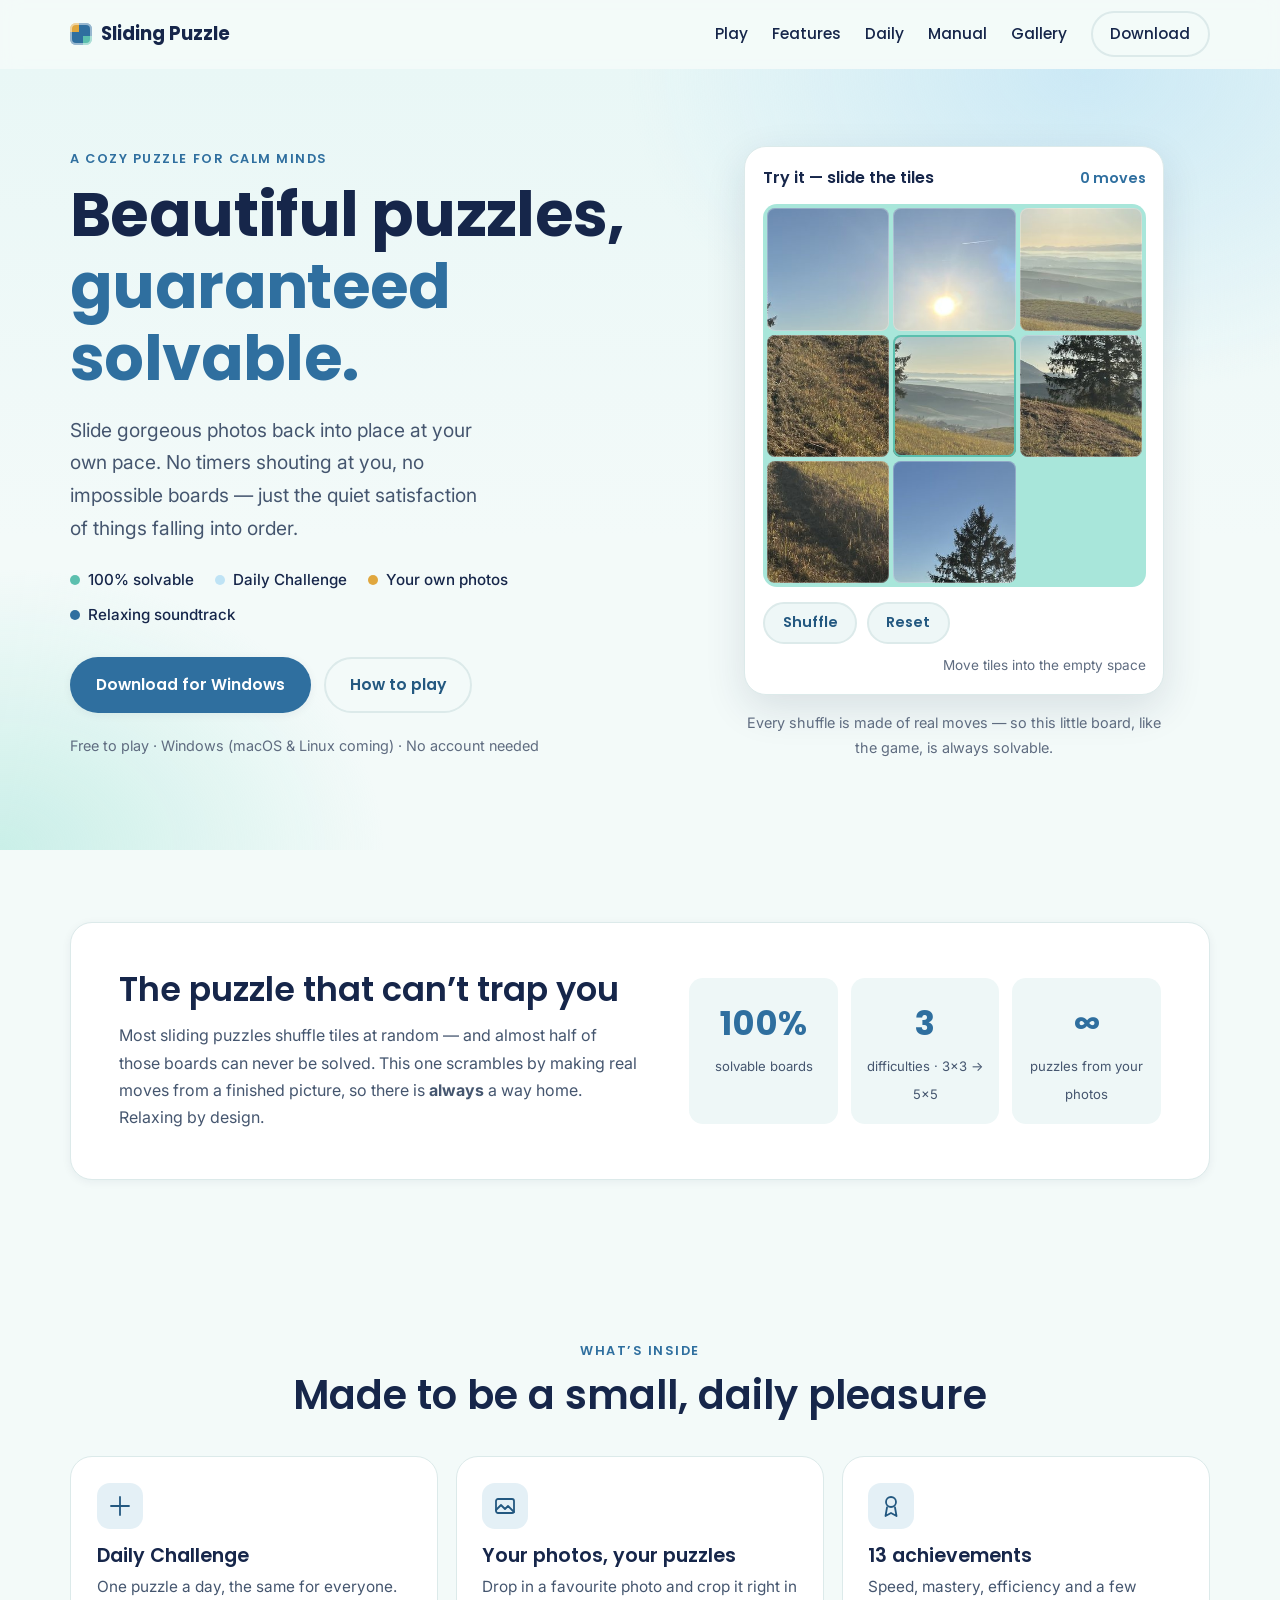
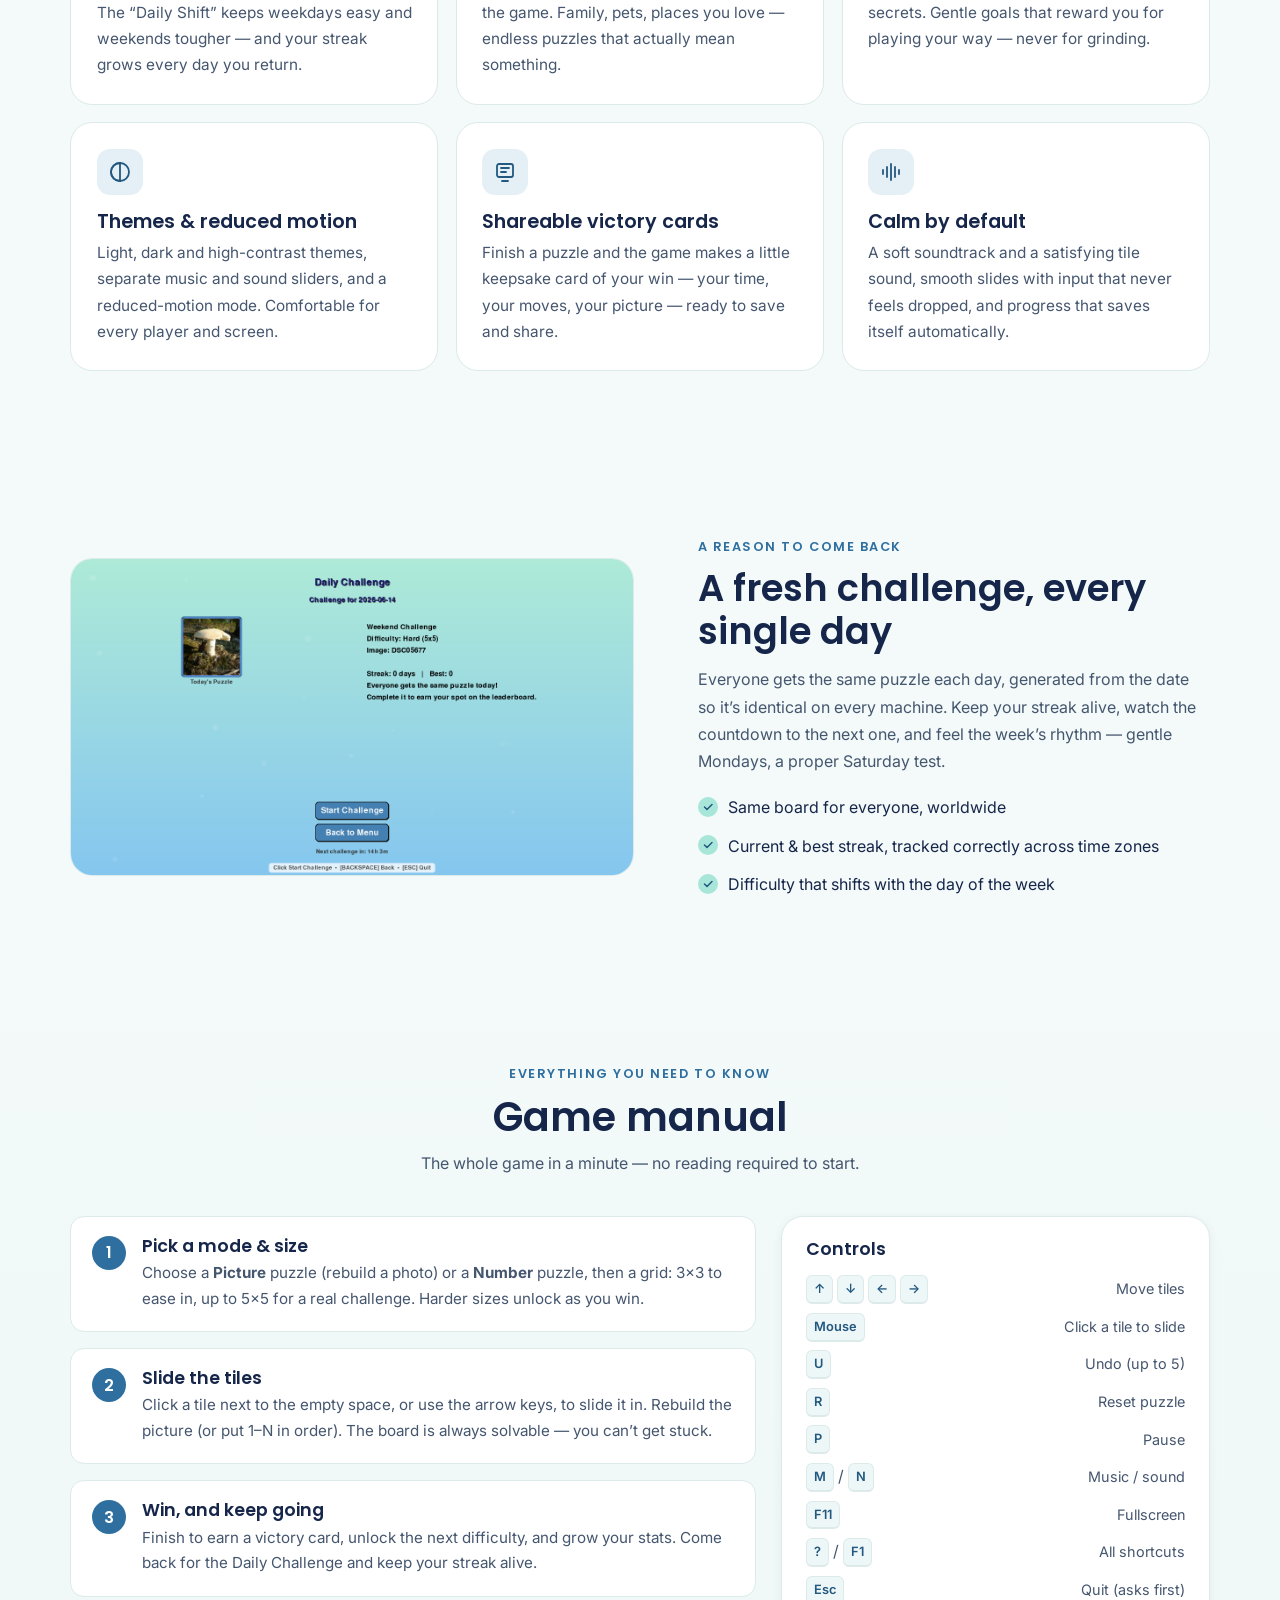
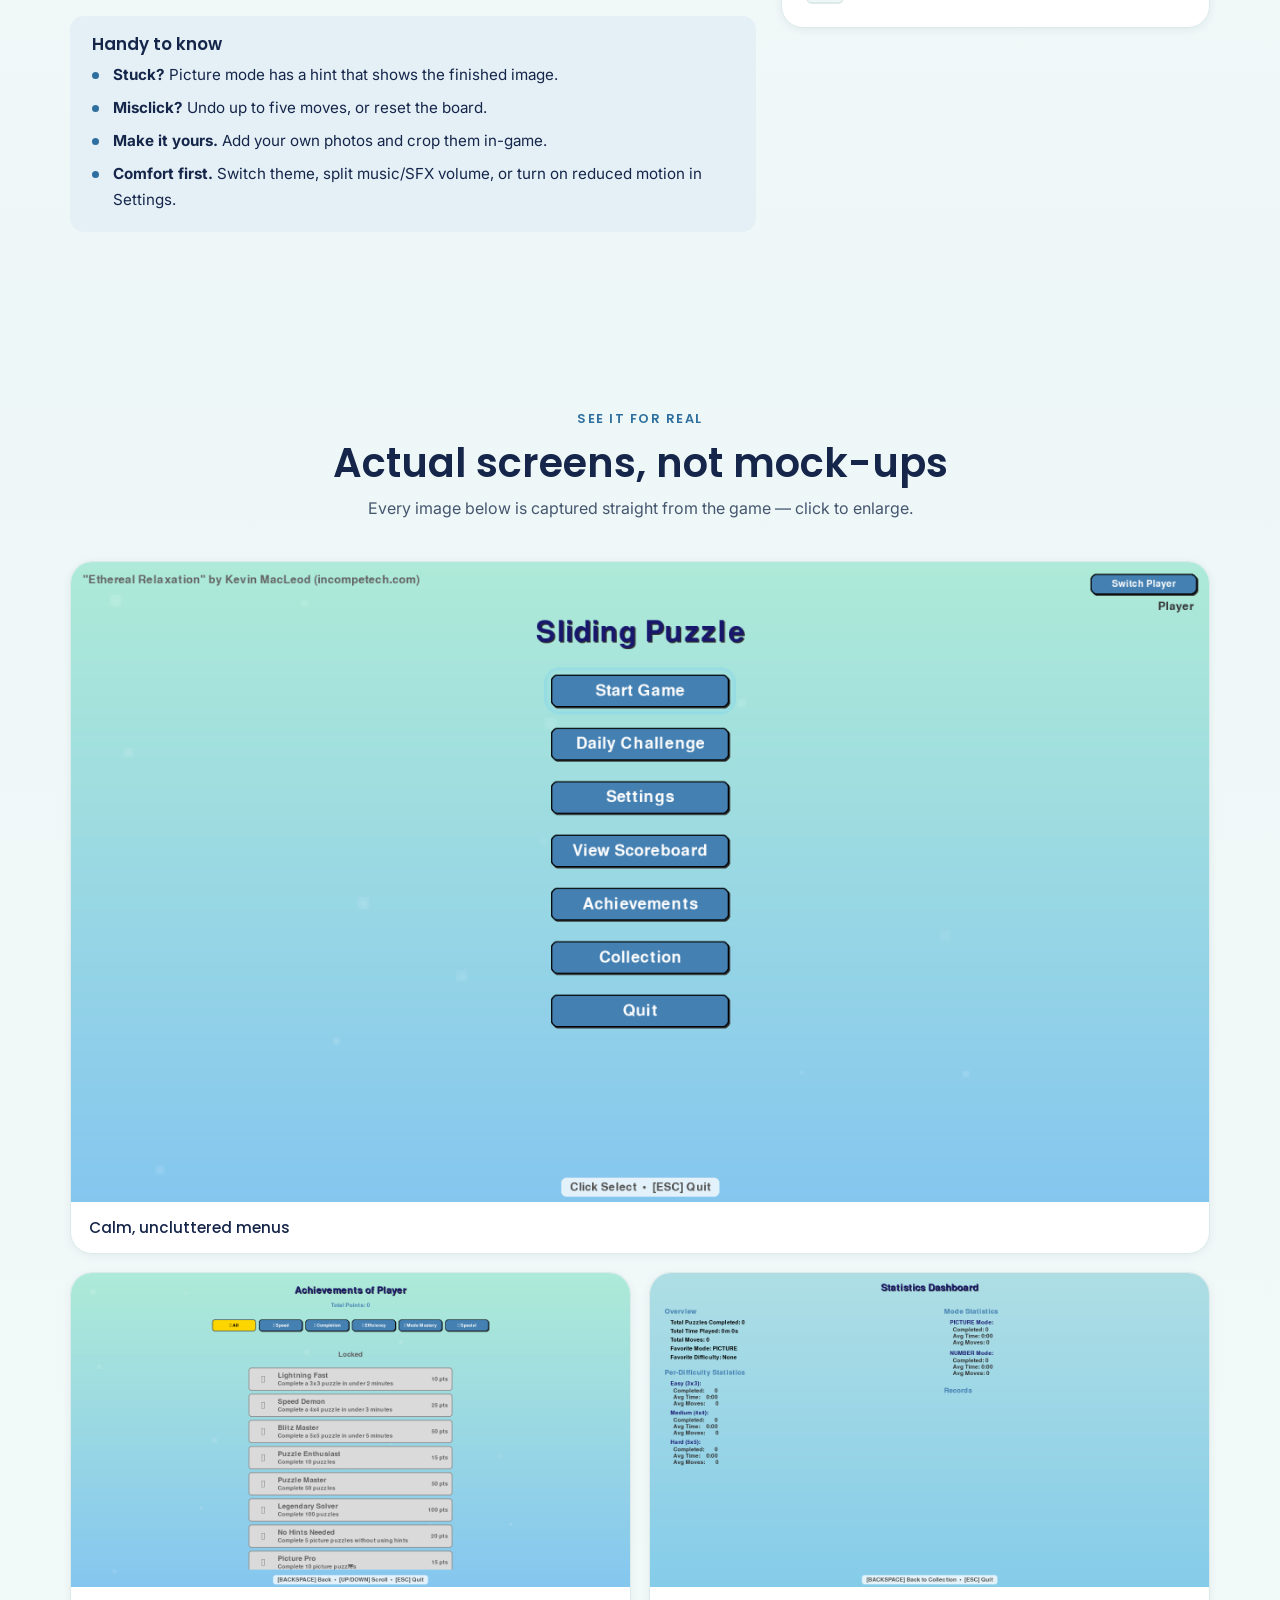
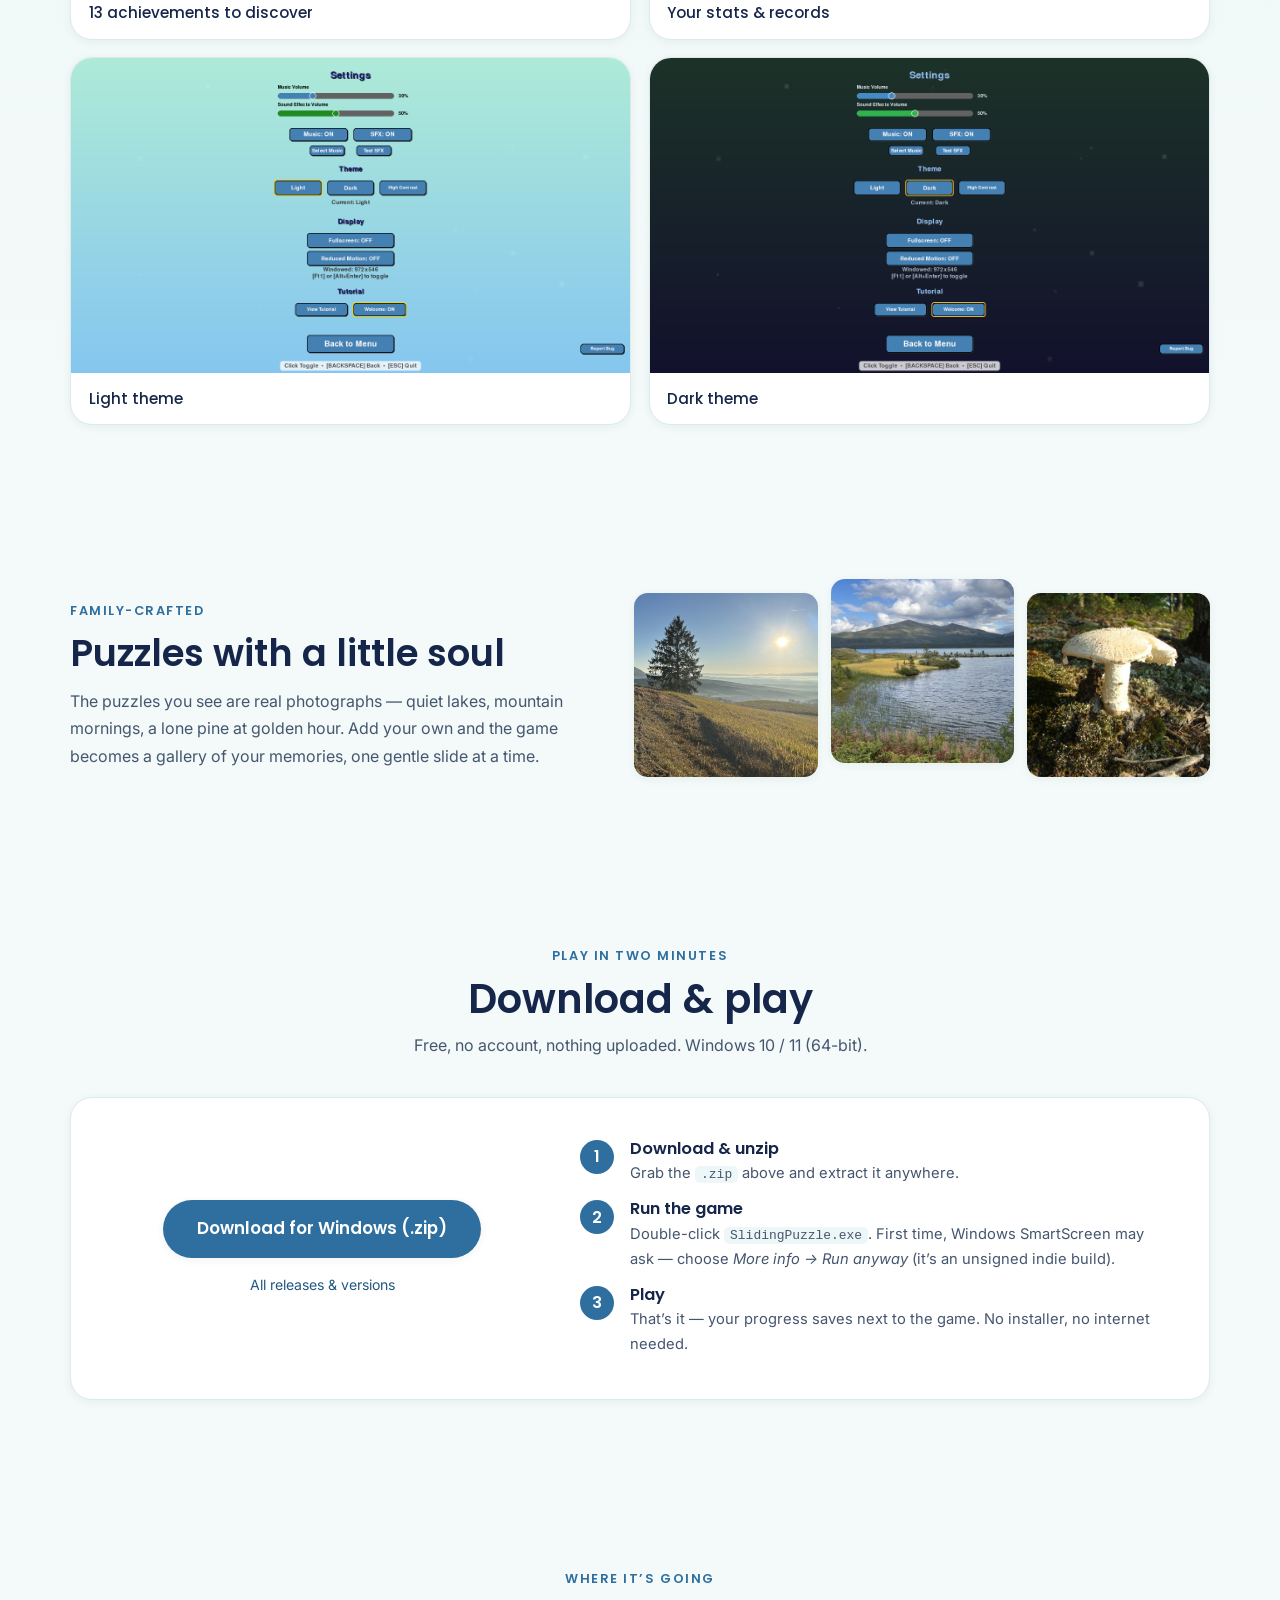
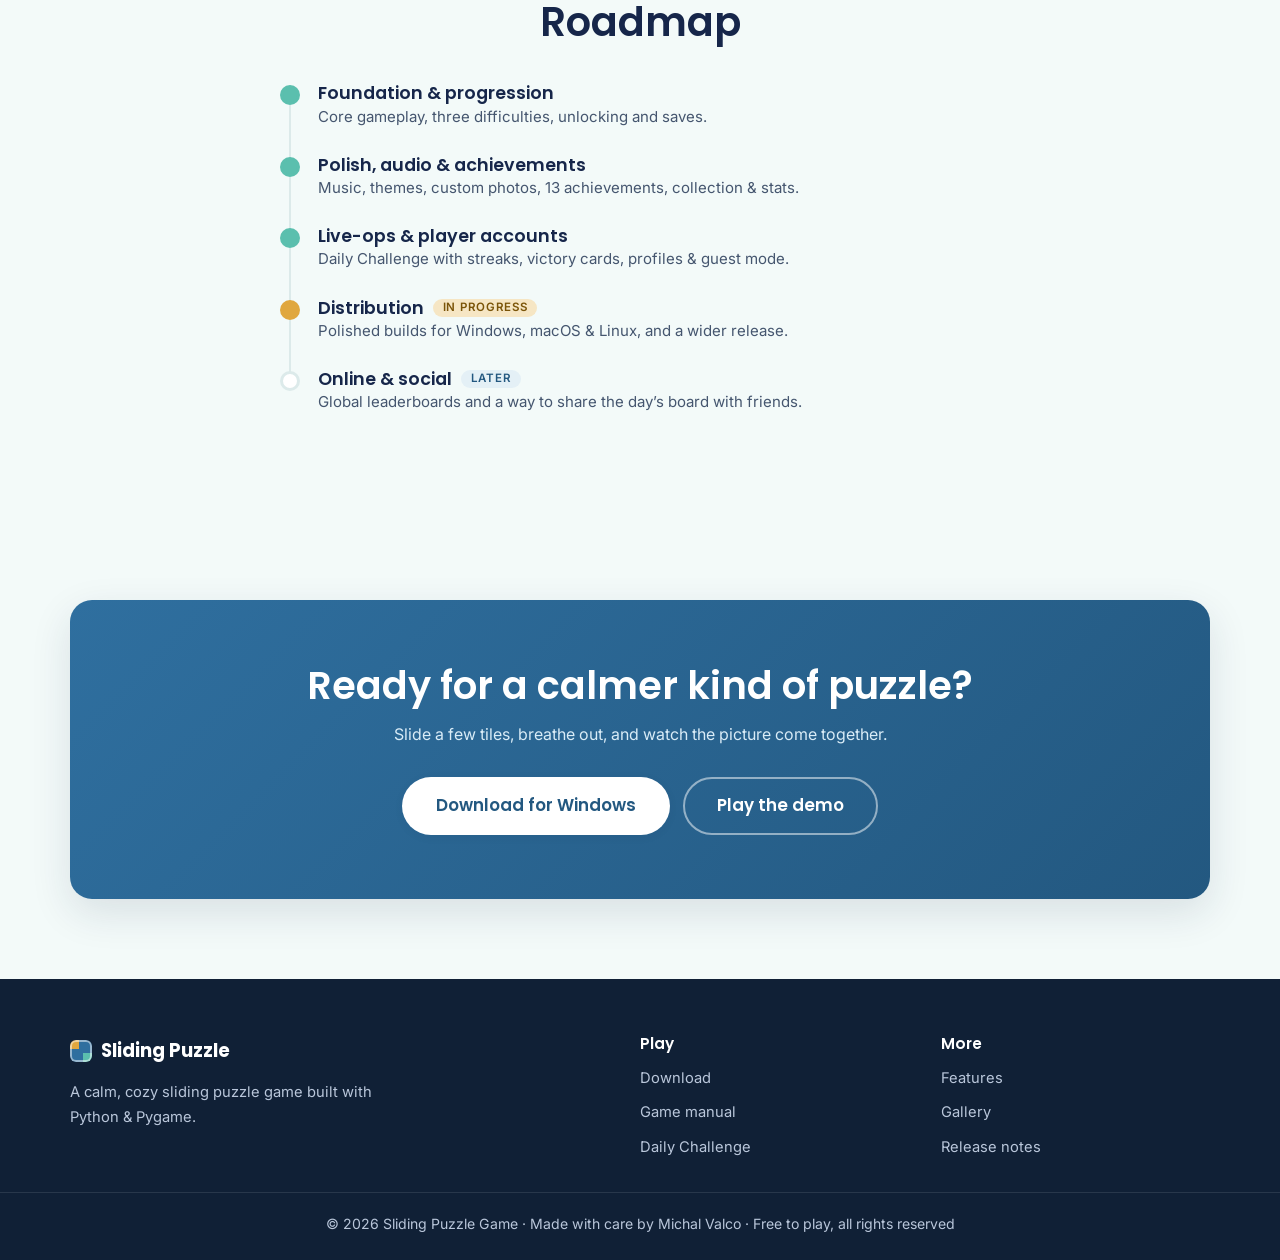
==== commit da9fd938: "Polish: accessible lightbox + keyboard play, SEO meta, naming, layout fixes" ====
--- a/sliding-puzzle.html
+++ b/sliding-puzzle.html
@@ -11,14 +11,25 @@
     <meta property="og:type" content="website">
     <meta property="og:title" content="Sliding Puzzle — beautiful puzzles, guaranteed solvable">
     <meta property="og:description" content="A calm, cozy sliding puzzle game. Every puzzle is solvable, a fresh Daily Challenge each day, and you can play with your own photos.">
-    <meta property="og:image" content="[data-uri]">
+    <meta property="og:url" content="https://michalvalco.github.io/sliding-puzzle/">
+    <meta property="og:site_name" content="Sliding Puzzle">
+    <meta property="og:image" content="https://michalvalco.github.io/sliding-puzzle/[data-uri]">
+    <meta property="og:image:width" content="1280">
+    <meta property="og:image:height" content="720">
+    <meta property="og:image:alt" content="The Sliding Puzzle welcome screen">
     <meta name="twitter:card" content="summary_large_image">
-
-    <!-- Standalone single-file build: images/CSS/JS inlined. Share this file directly. -->
+    <meta name="twitter:title" content="Sliding Puzzle — beautiful puzzles, guaranteed solvable">
+    <meta name="twitter:description" content="A calm, cozy sliding puzzle game. Every puzzle is solvable, a fresh Daily Challenge each day, and you can play with your own photos.">
+    <meta name="twitter:image" content="https://michalvalco.github.io/sliding-puzzle/[data-uri]">
+    <link rel="canonical" href="https://michalvalco.github.io/sliding-puzzle/">
+    <link rel="icon" href="data:image/svg+xml,%3Csvg xmlns='http://www.w3.org/2000/svg' viewBox='0 0 32 32'%3E%3Crect width='32' height='32' rx='7' fill='%232f6f9f'/%3E%3Crect x='6' y='6' width='9' height='9' rx='2' fill='%23e0a73e'/%3E%3Crect x='17' y='6' width='9' height='9' rx='2' fill='%23bfe3f5'/%3E%3Crect x='17' y='17' width='9' height='9' rx='2' fill='%235bbfae'/%3E%3C/svg%3E">
+
+    <!-- Standalone single-file build: CSS/JS/images inlined. Share this file directly. -->
     <title>Sliding Puzzle — beautiful puzzles, guaranteed solvable</title>
     <link rel="preconnect" href="https://fonts.googleapis.com">
     <link rel="preconnect" href="https://fonts.gstatic.com" crossorigin>
     <link href="https://fonts.googleapis.com/css2?family=Poppins:wght@500;600;700&family=Inter:wght@400;500;600&display=swap" rel="stylesheet">
+    <link rel="preload" as="image" href="[data-uri]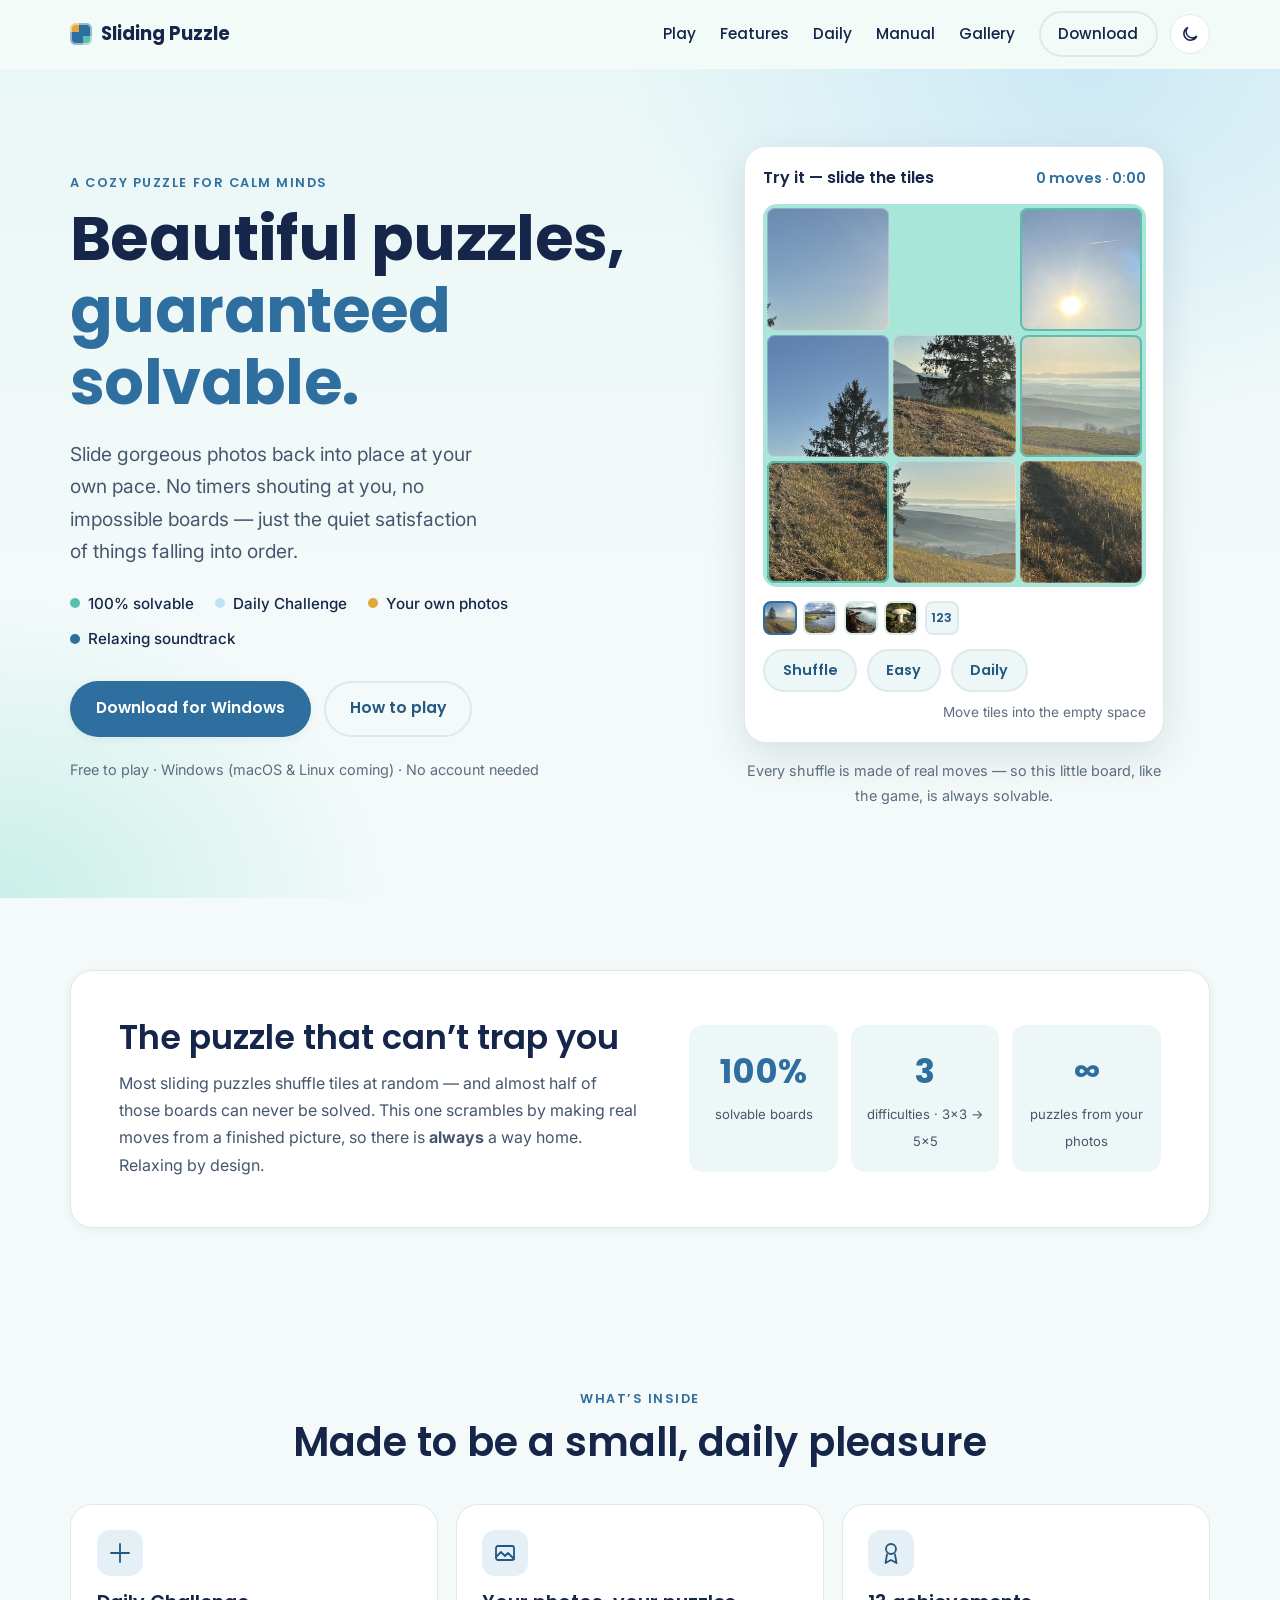
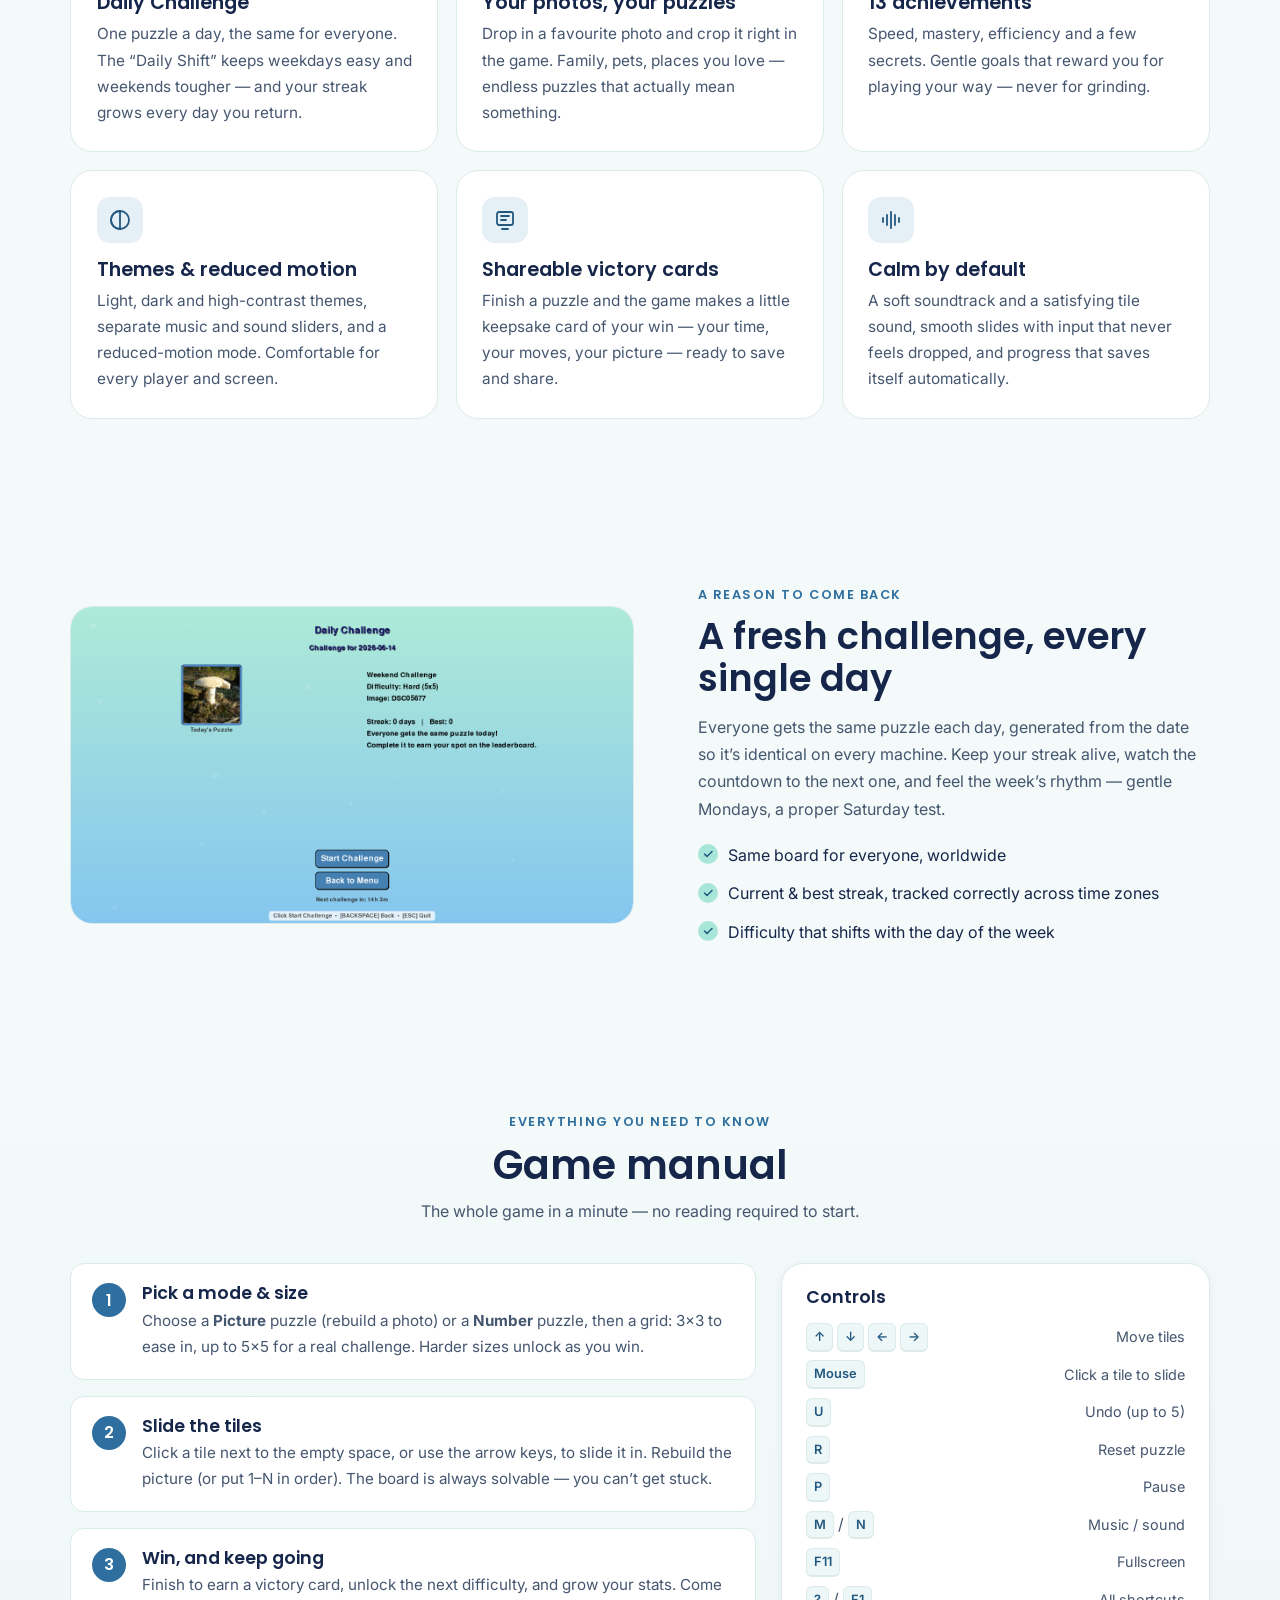
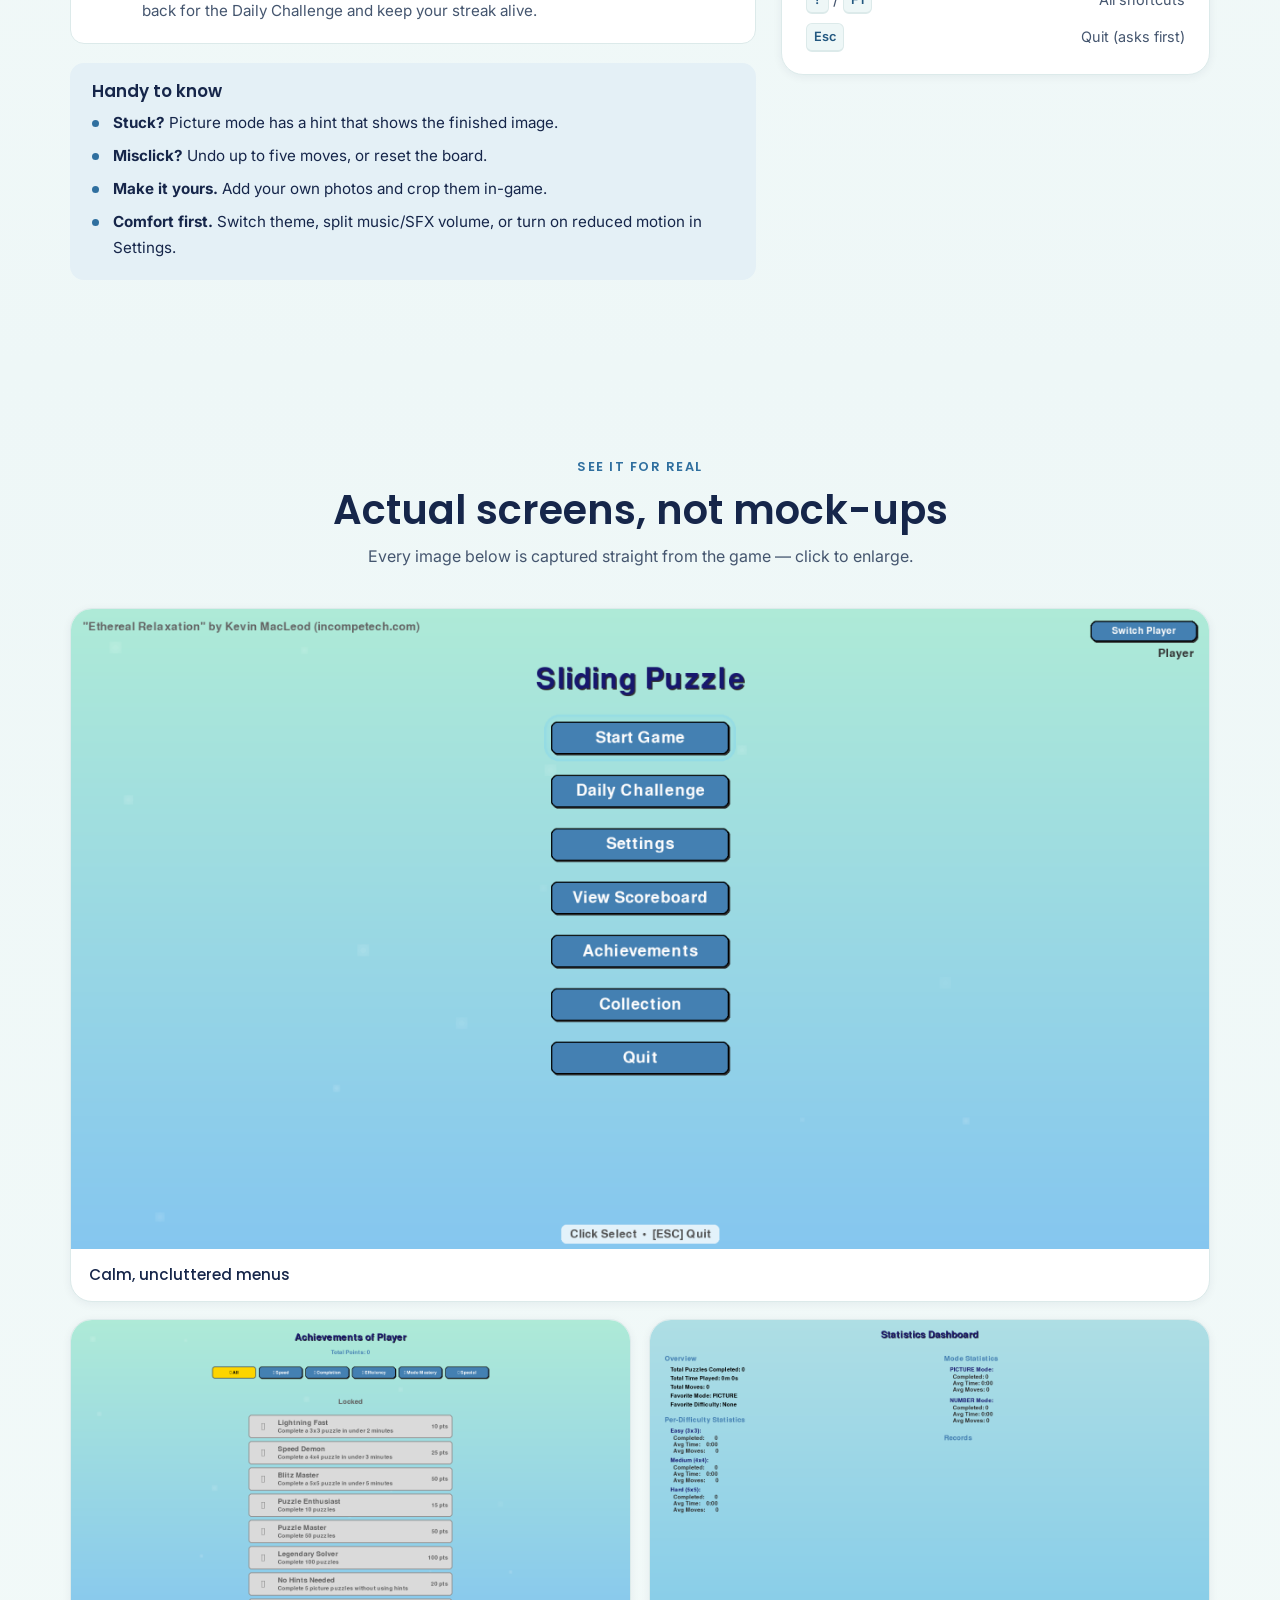
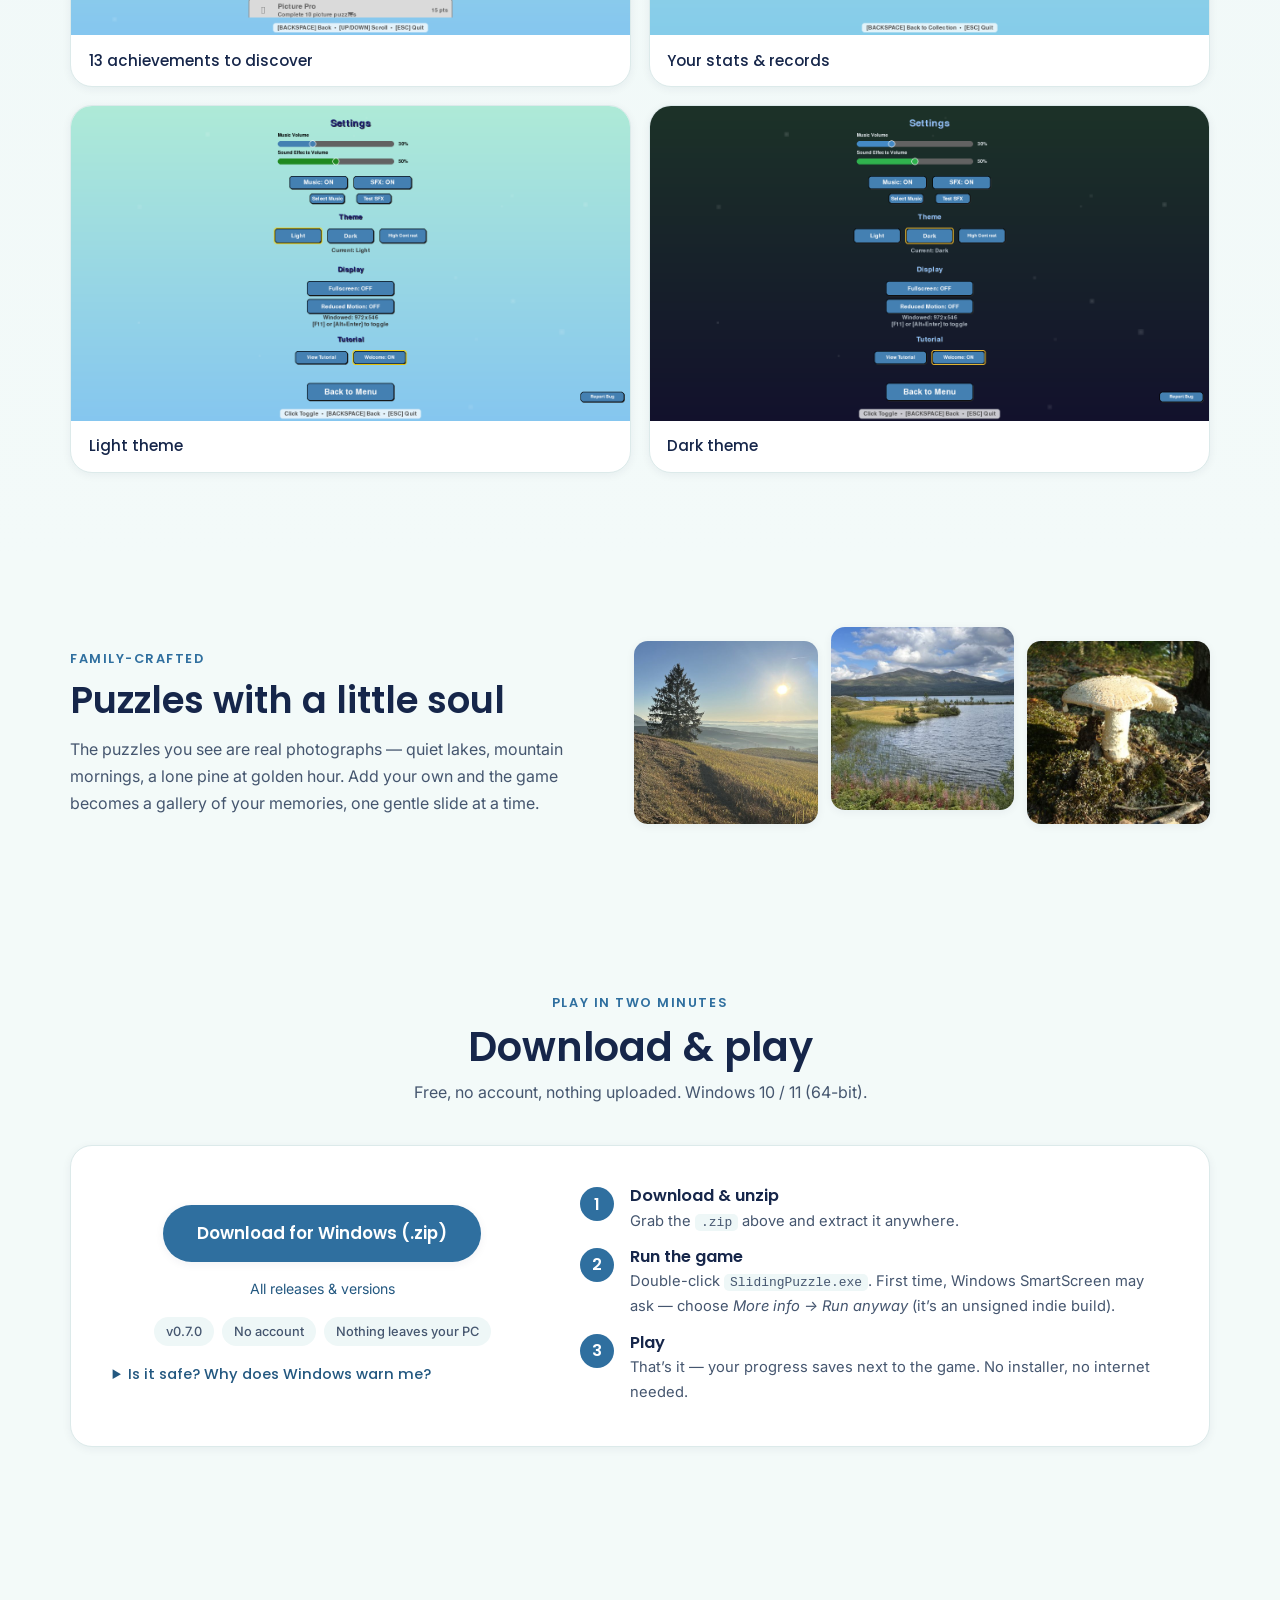
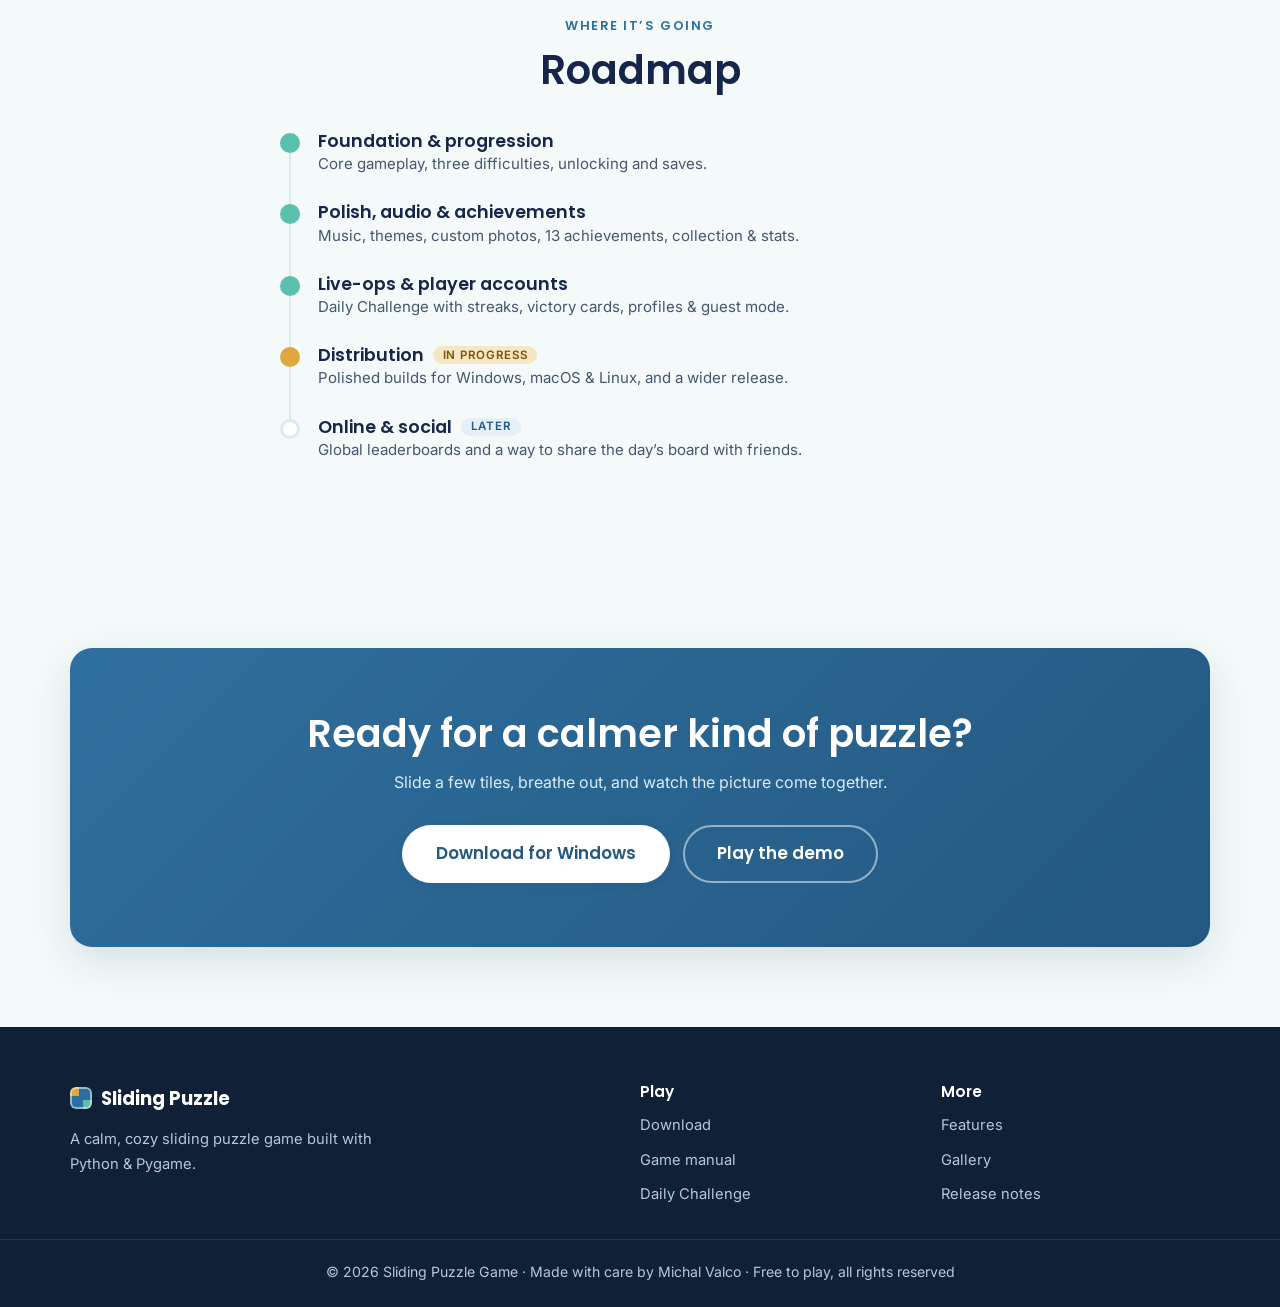
==== commit f2a00c43: "Demo enhancements: easy-first, smooth slides, win card, picker, daily, dark mode" ====
--- a/sliding-puzzle.html
+++ b/sliding-puzzle.html
@@ -353,6 +353,84 @@
 .lightbox-close { position: absolute; top: 3vmin; right: 4vmin; width: 44px; height: 44px; border-radius: 50%; border: 1px solid rgba(255,255,255,.3); background: rgba(255,255,255,.12); color: #fff; font-size: 1.7rem; line-height: 1; cursor: pointer; transition: background .15s; }
 .lightbox-close:hover { background: rgba(255,255,255,.25); }
 
+/* ---------- Nav theme toggle ---------- */
+.nav-right { display: flex; align-items: center; gap: .75rem; }
+.theme-toggle { display: inline-flex; align-items: center; justify-content: center; width: 40px; height: 40px; border-radius: 50%; border: 1px solid var(--line); background: var(--surface); color: var(--ink); cursor: pointer; flex: none; transition: background .15s, border-color .15s; }
+.theme-toggle:hover { border-color: var(--teal); background: var(--brand-tint); }
+.theme-toggle svg { width: 20px; height: 20px; fill: none; stroke: currentColor; stroke-width: 1.8; }
+.theme-toggle .ic-sun { display: none; }
+[data-theme="dark"] .theme-toggle .ic-sun { display: block; }
+[data-theme="dark"] .theme-toggle .ic-moon { display: none; }
+
+/* ---------- Demo extras (timer, swatches, win card, nudge, numbers) ---------- */
+.demo-meta { font-family: var(--font-head); font-weight: 600; color: var(--brand); font-size: .9rem; }
+.puzzle-wrap { position: relative; }
+.num-tile { background-image: none !important; background: var(--brand); color: #fff; display: flex; align-items: center; justify-content: center; font-family: var(--font-head); font-weight: 600; font-size: 1.7rem; }
+.tile.nudge { animation: nudge 1.5s ease-in-out infinite; }
+@keyframes nudge { 0%, 100% { transform: scale(1); } 50% { transform: scale(.93); } }
+
+.demo-swatches { display: flex; gap: .4rem; margin: .85rem 0 .1rem; flex-wrap: wrap; }
+.swatch { width: 34px; height: 34px; border-radius: 8px; border: 2px solid var(--line); background-size: cover; background-position: center; cursor: pointer; padding: 0; transition: border-color .15s, transform .15s; }
+.swatch:hover { transform: translateY(-2px); }
+.swatch.is-active { border-color: var(--brand); }
+.swatch-num { background: var(--surface-2); color: var(--brand-strong); font-family: var(--font-head); font-weight: 600; font-size: .78rem; }
+#daily-toggle.is-active { background: var(--brand); color: #fff; border-color: var(--brand); }
+
+.win-card { position: absolute; inset: 0; display: flex; flex-direction: column; align-items: center; justify-content: center; gap: .4rem; text-align: center; padding: 1rem; border-radius: var(--radius); background: rgba(255,255,255,.93); }
+.win-card[hidden] { display: none; }
+[data-theme="dark"] .win-card { background: rgba(22,38,59,.94); }
+.win-title { font-family: var(--font-head); font-weight: 700; font-size: 1.5rem; color: var(--brand-strong); }
+.win-stats { font-size: .88rem; color: var(--ink-soft); }
+.win-actions { display: flex; gap: .5rem; flex-wrap: wrap; justify-content: center; margin-top: .4rem; }
+.win-actions .btn { padding: .5rem 1rem; font-size: .9rem; }
+
+.confetti-bit { position: absolute; top: -10px; width: 8px; height: 13px; border-radius: 2px; pointer-events: none; z-index: 3; animation: confetti-fall 1.6s ease-in forwards; }
+@keyframes confetti-fall { 0% { transform: translateY(0) rotate(0); opacity: 1; } 100% { transform: translateY(380px) rotate(560deg); opacity: 0; } }
+
+/* ---------- Download trust strip + safety note ---------- */
+.dl-trust { list-style: none; display: flex; gap: .5rem; flex-wrap: wrap; justify-content: center; margin-top: 1rem; padding: 0; }
+.dl-trust li { font-size: .8rem; font-weight: 500; color: var(--ink-soft); background: var(--surface-2); border-radius: 999px; padding: .25rem .75rem; }
+.dl-safe { margin: 1rem auto 0; text-align: left; max-width: 48ch; }
+.dl-safe summary { cursor: pointer; font-family: var(--font-head); font-weight: 500; color: var(--brand-strong); font-size: .92rem; }
+.dl-safe p { font-size: .9rem; margin-top: .5rem; color: var(--ink-soft); }
+
+/* ---------- Focus visibility (new interactive bits) ---------- */
+.zoomable:focus-visible { outline: 3px solid var(--brand-strong); outline-offset: 3px; }
+.swatch:focus-visible, .theme-toggle:focus-visible { outline: 3px solid var(--brand-strong); outline-offset: 2px; }
+.lightbox-close:focus-visible { outline: 3px solid #fff; outline-offset: 2px; }
+
+/* ---------- Dark theme (page-level, mirrors the in-game themes) ---------- */
+body { transition: background-color .3s ease, color .3s ease; }
+[data-theme="dark"] {
+    --bg:          #0f1b2a;
+    --surface:     #17273b;
+    --surface-2:   #1f3349;
+    --ink:         #e9eef7;
+    --ink-soft:    #b3c1d4;
+    --ink-faint:   #93a4ba;
+    --brand:       #4f97c8;
+    --brand-strong:#a9d3ee;
+    --brand-tint:  #1d3148;
+    --teal:        #5bbfae;
+    --teal-soft:   #2b4f5b;
+    --sky:         #7fb8dd;
+    --gold:        #e6b65a;
+    --gold-soft:   #3a3320;
+    --line:        #2b4059;
+    --shadow-sm:   0 2px 10px rgba(0, 0, 0, .35);
+    --shadow-md:   0 16px 44px rgba(0, 0, 0, .5);
+}
+[data-theme="dark"] body { color: var(--ink-soft); }
+[data-theme="dark"] .navbar { background: rgba(15, 27, 42, .85); }
+[data-theme="dark"] .hero-wash {
+    background:
+        radial-gradient(60% 70% at 85% 0%, rgba(47, 111, 159, .35), transparent 60%),
+        radial-gradient(50% 60% at 0% 100%, rgba(91, 191, 174, .18), transparent 60%),
+        linear-gradient(180deg, #122236 0%, var(--bg) 60%);
+}
+[data-theme="dark"] .btn-primary, [data-theme="dark"] .btn-primary:hover { color: #0a1422; }
+[data-theme="dark"] .cta .btn-primary { background: #fff; color: #16507f; }
+
 /* ---------- Responsive ---------- */
 @media (max-width: 880px) {
     .manual-grid, .download-card { grid-template-columns: 1fr; }
@@ -411,17 +489,23 @@
                 <span class="nav-mark" aria-hidden="true"></span>
                 Sliding&nbsp;Puzzle
             </a>
-            <button class="nav-toggle" type="button" aria-label="Toggle menu" aria-expanded="false" aria-controls="nav-menu">
-                <span></span><span></span><span></span>
-            </button>
-            <ul class="nav-menu" id="nav-menu">
-                <li><a href="#play">Play</a></li>
-                <li><a href="#features">Features</a></li>
-                <li><a href="#daily">Daily</a></li>
-                <li><a href="#manual">Manual</a></li>
-                <li><a href="#gallery">Gallery</a></li>
-                <li><a class="btn btn-ghost-nav" href="#download">Download</a></li>
-            </ul>
+            <div class="nav-right">
+                <ul class="nav-menu" id="nav-menu">
+                    <li><a href="#play">Play</a></li>
+                    <li><a href="#features">Features</a></li>
+                    <li><a href="#daily">Daily</a></li>
+                    <li><a href="#manual">Manual</a></li>
+                    <li><a href="#gallery">Gallery</a></li>
+                    <li><a class="btn btn-ghost-nav" href="#download">Download</a></li>
+                </ul>
+                <button class="theme-toggle" id="theme-toggle" type="button" aria-label="Switch to dark theme" aria-pressed="false">
+                    <svg class="ic-sun" viewBox="0 0 24 24" aria-hidden="true"><circle cx="12" cy="12" r="4.5"/><path d="M12 2.5v2.5M12 19v2.5M2.5 12H5M19 12h2.5M5 5l1.7 1.7M17.3 17.3 19 19M19 5l-1.7 1.7M6.7 17.3 5 19" stroke-linecap="round"/></svg>
+                    <svg class="ic-moon" viewBox="0 0 24 24" aria-hidden="true"><path d="M20 14.5A8 8 0 1 1 9.5 4a6.5 6.5 0 0 0 10.5 10.5z"/></svg>
+                </button>
+                <button class="nav-toggle" type="button" aria-label="Toggle menu" aria-expanded="false" aria-controls="nav-menu">
+                    <span></span><span></span><span></span>
+                </button>
+            </div>
         </div>
     </nav>
 
@@ -453,14 +537,32 @@
                 <div class="demo-card">
                     <div class="demo-head">
                         <span class="demo-title">Try it — slide the tiles</span>
-                        <span class="demo-moves"><span id="move-count">0</span> moves</span>
+                        <span class="demo-meta"><span id="move-count">0</span> moves · <span id="demo-time">0:00</span></span>
                     </div>
-                    <div class="puzzle" id="puzzle" role="group" aria-label="Interactive 3 by 3 sliding puzzle">
-                        <!-- tiles injected by script.js -->
+                    <div class="puzzle-wrap">
+                        <div class="puzzle" id="puzzle" role="group" aria-label="Interactive 3 by 3 sliding puzzle. Click a tile or use the arrow keys to slide.">
+                            <!-- tiles injected by script.js -->
+                        </div>
+                        <div class="win-card" id="win-card" role="status" hidden>
+                            <p class="win-title">Solved!</p>
+                            <p class="win-stats" id="win-stats"></p>
+                            <div class="win-actions">
+                                <button class="btn btn-soft" id="win-again" type="button">Play again</button>
+                                <a class="btn btn-primary" href="#download">Get the full game</a>
+                            </div>
+                        </div>
+                    </div>
+                    <div class="demo-swatches" id="demo-swatches" role="group" aria-label="Choose a picture or numbers">
+                        <button class="swatch is-active" type="button" data-img="[data-uri]" aria-pressed="true" aria-label="Lone pine photo" style="background-image:url('[data-uri]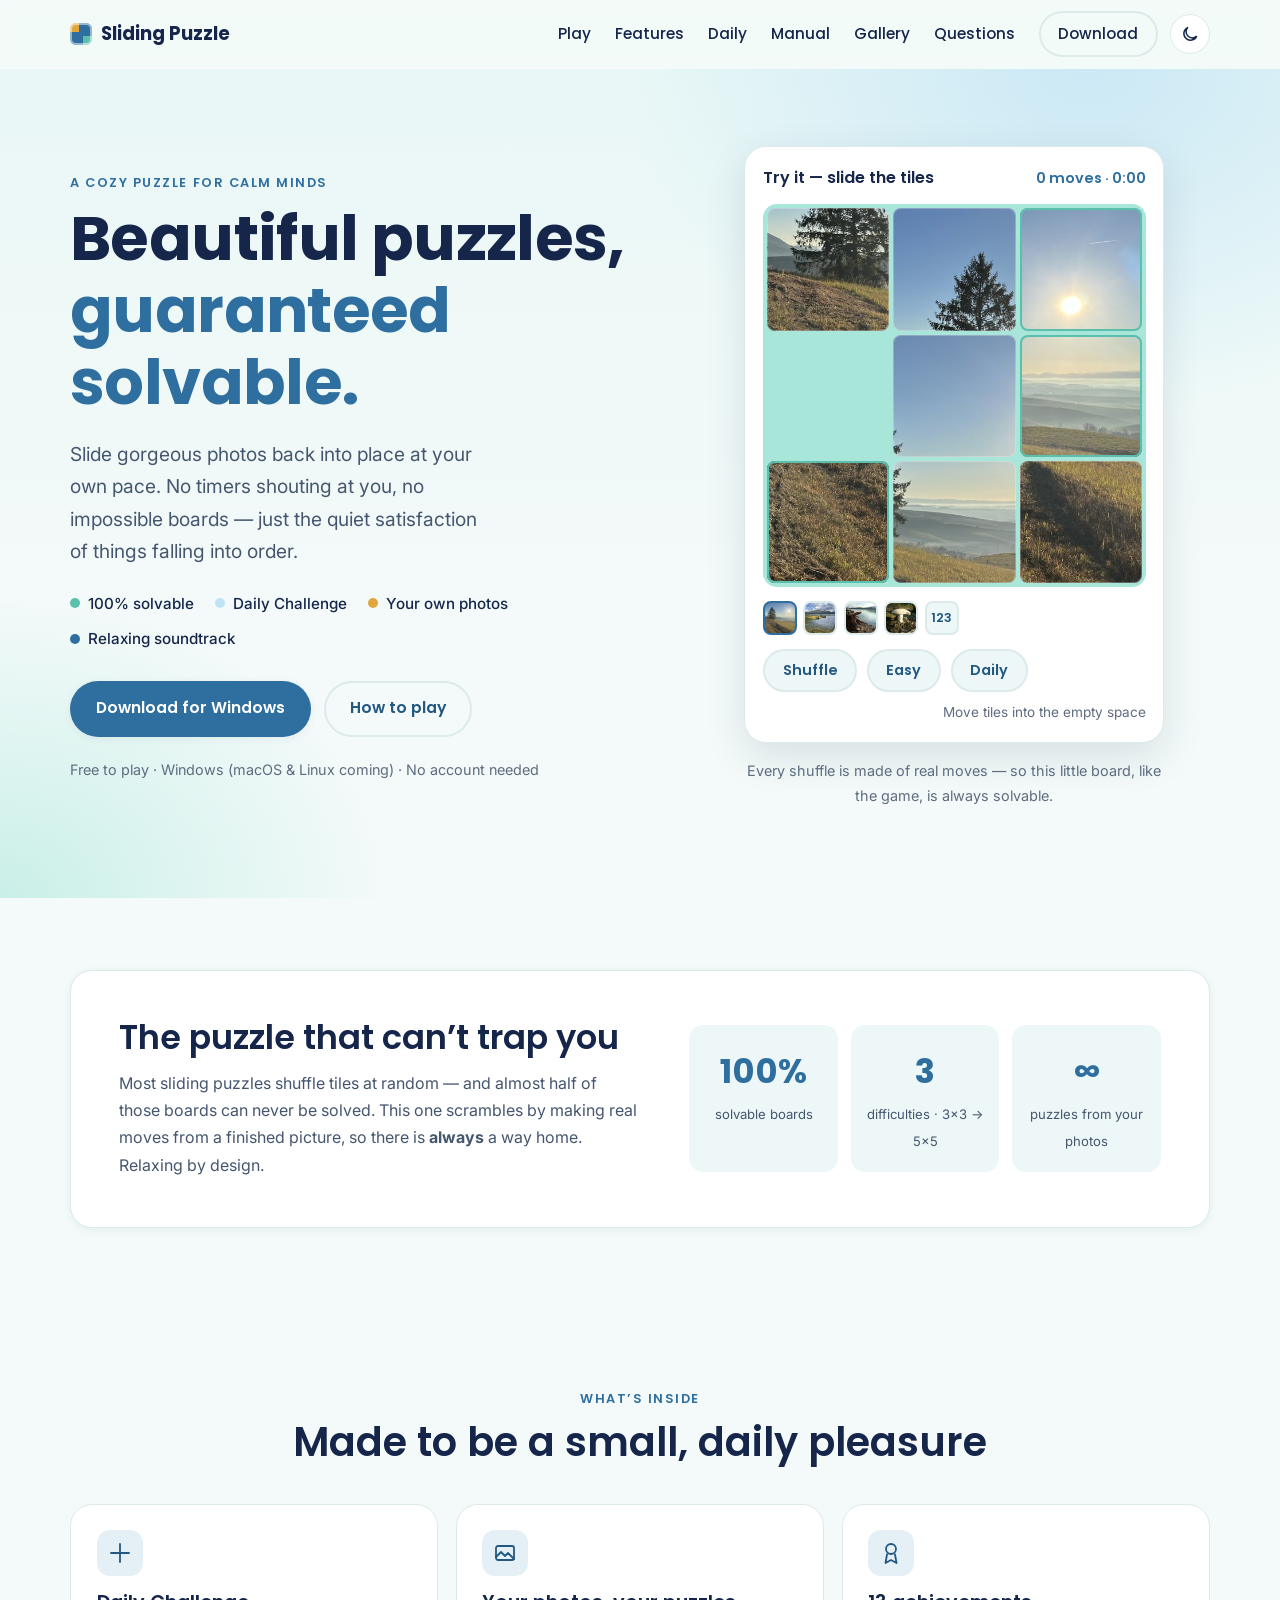
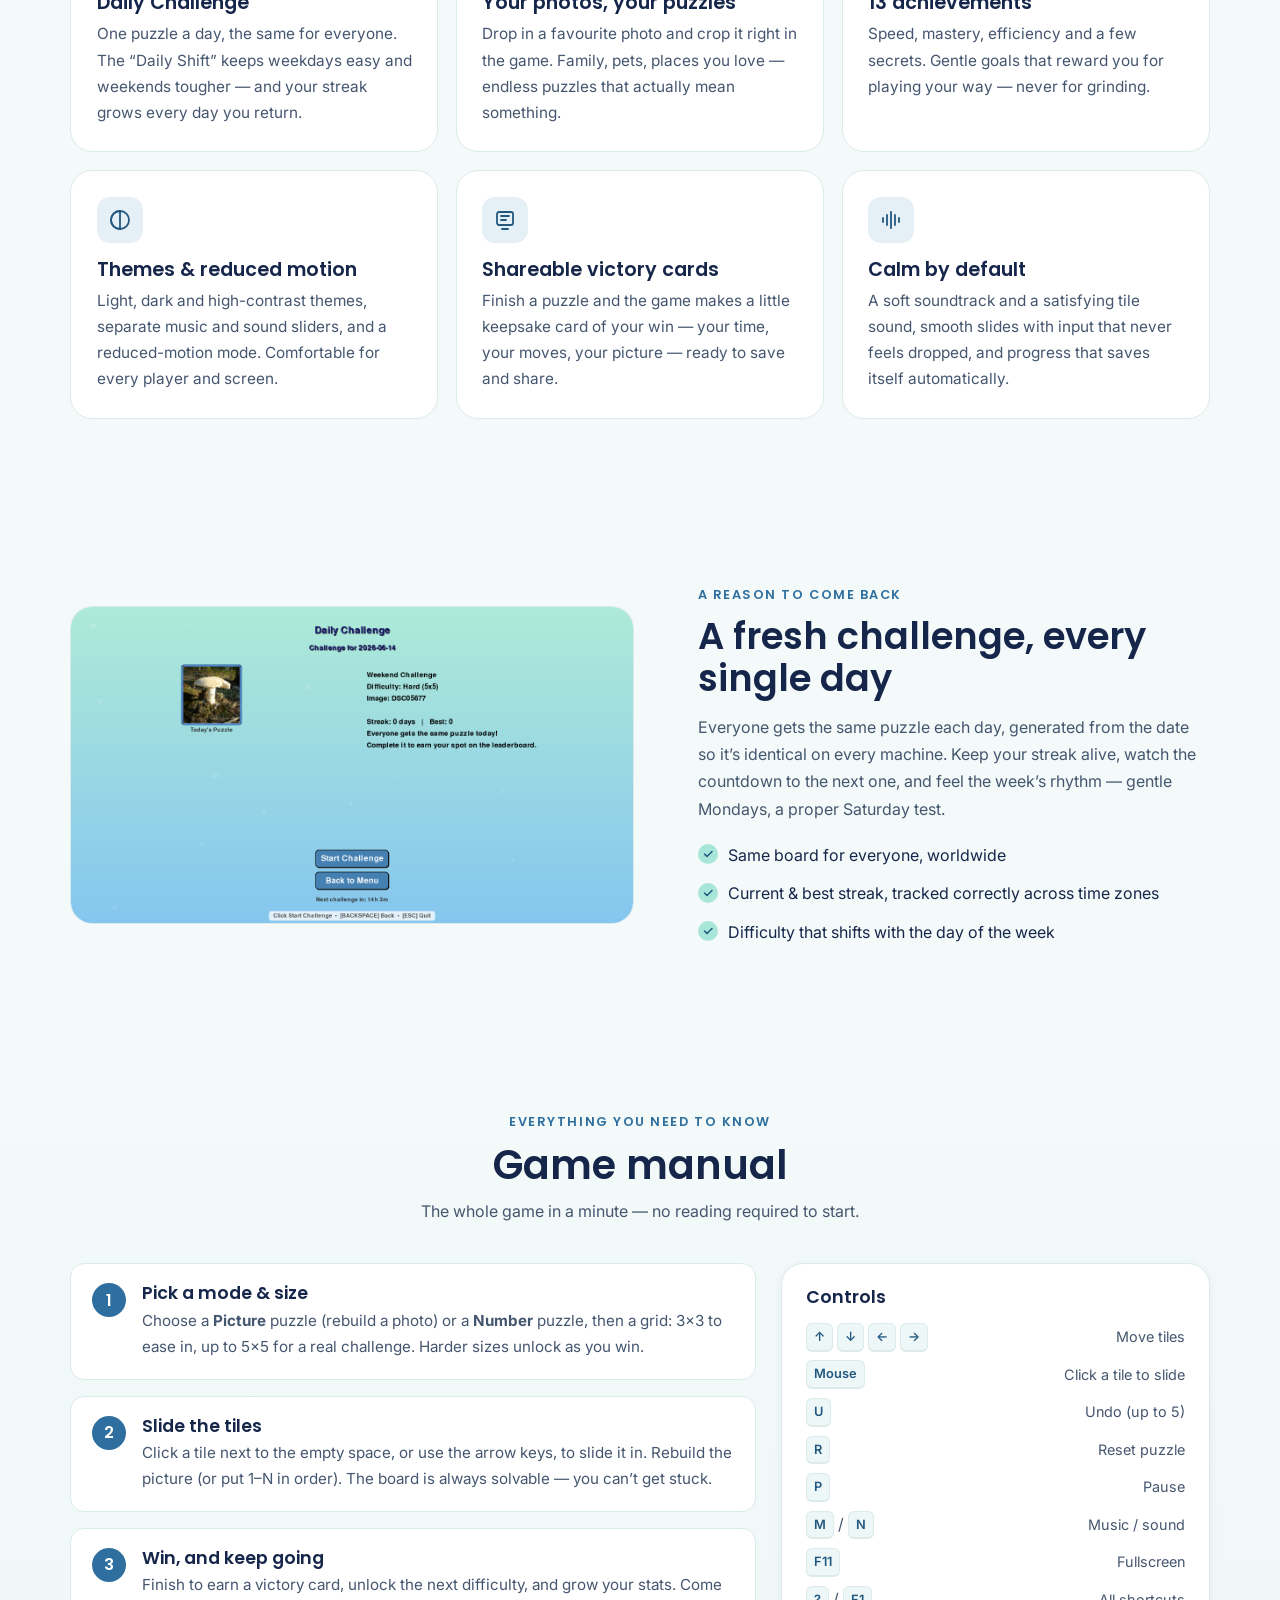
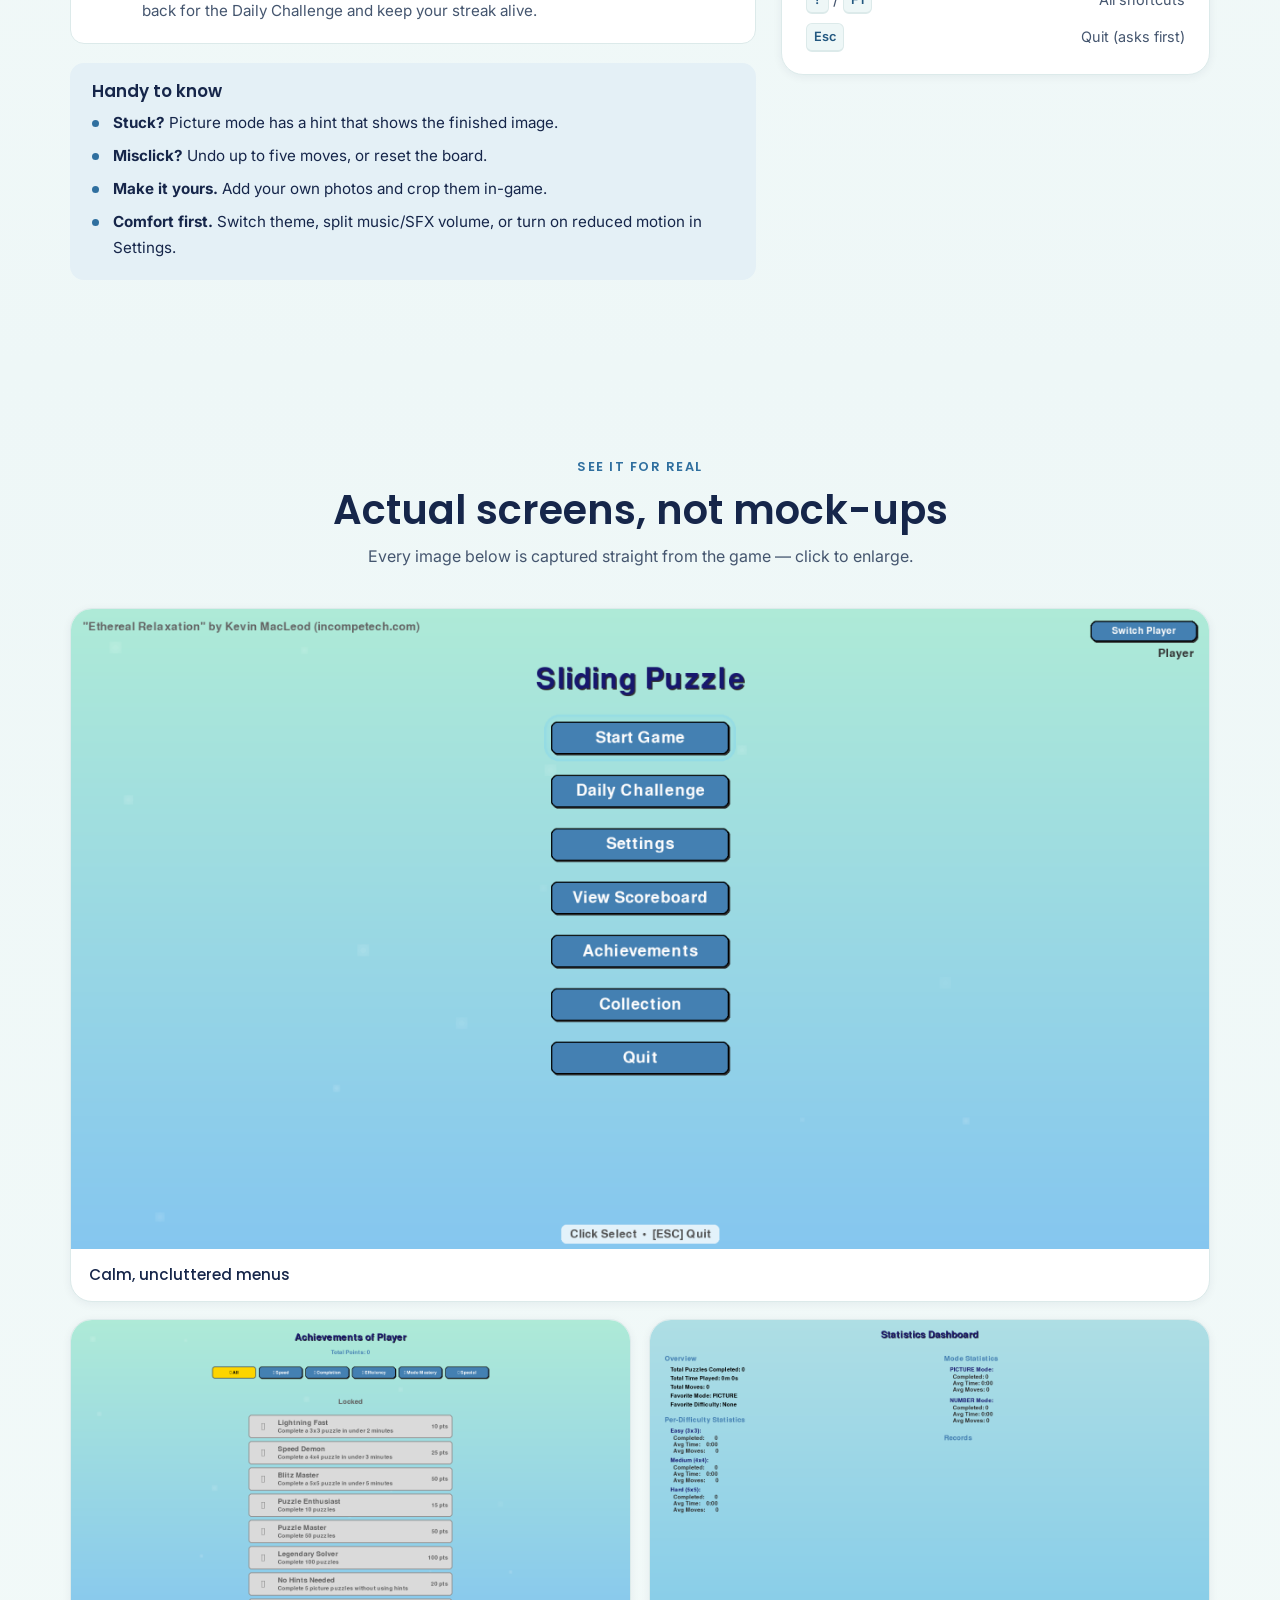
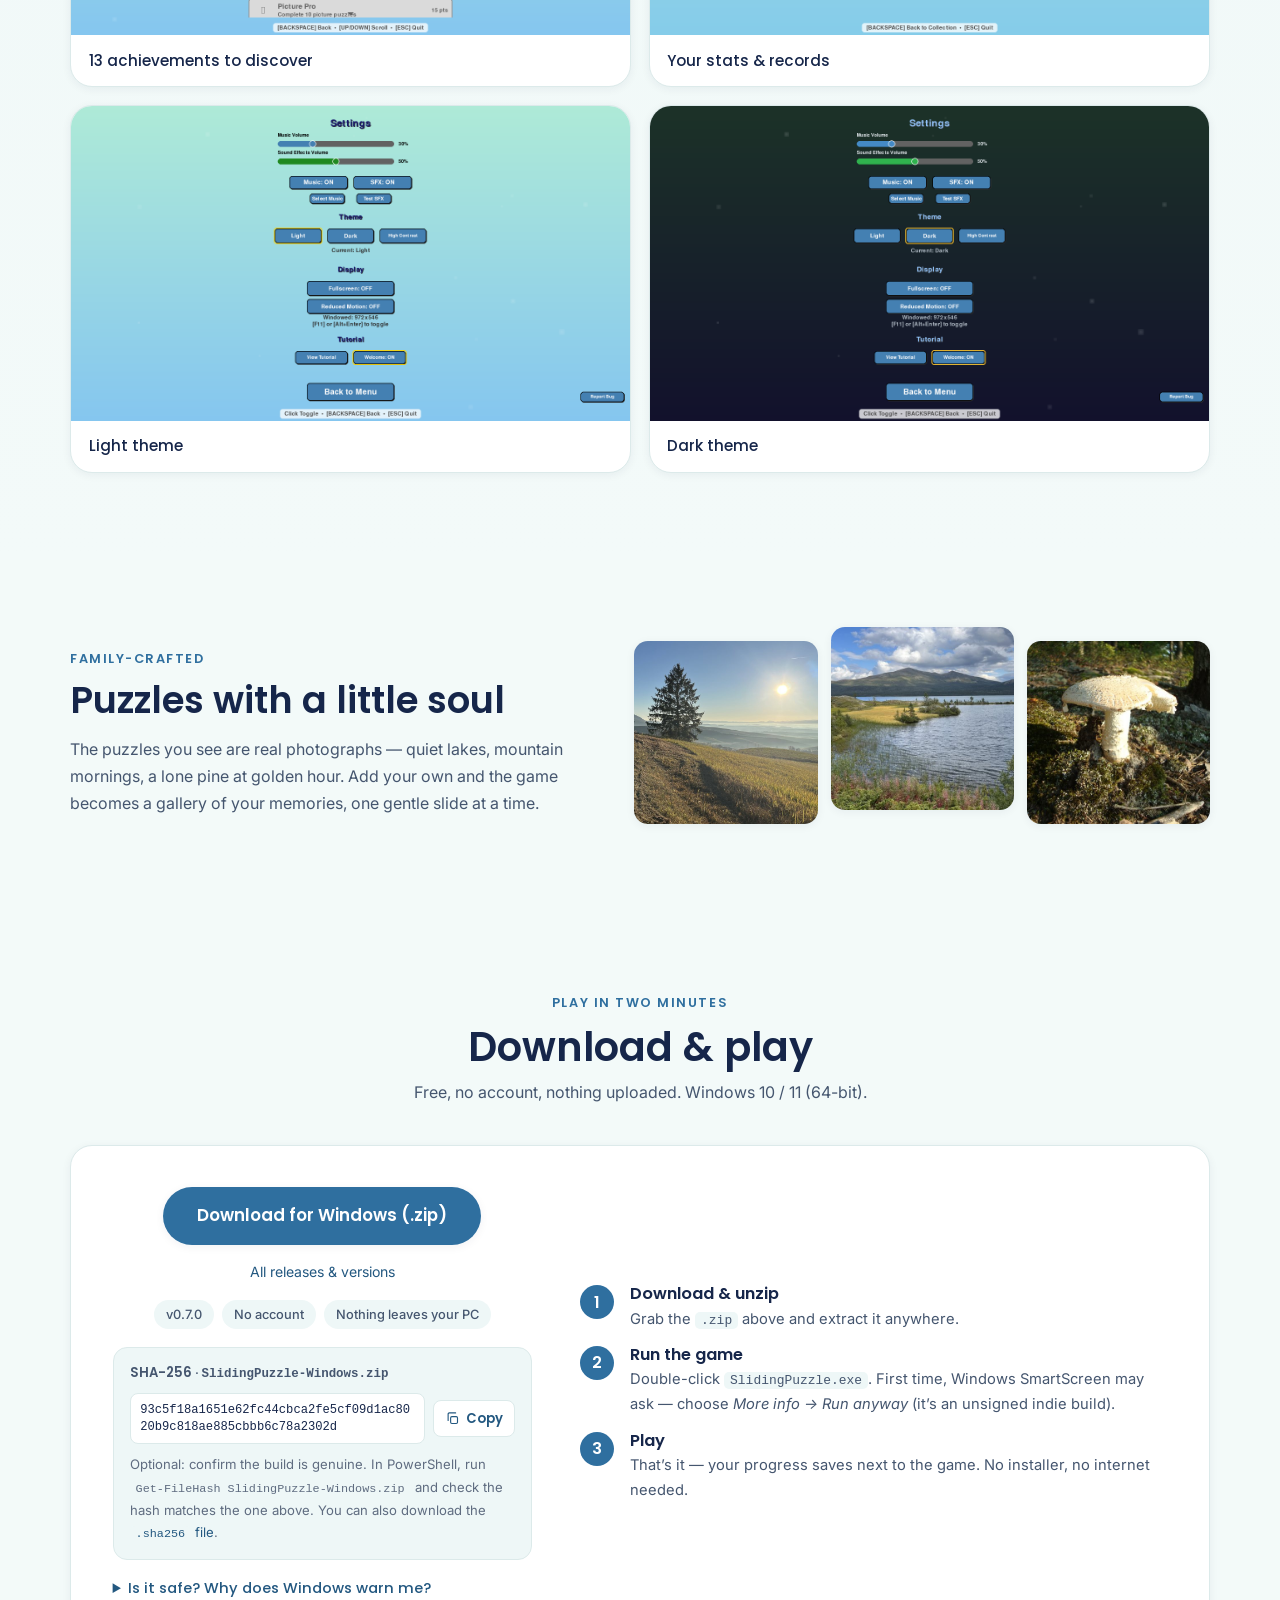
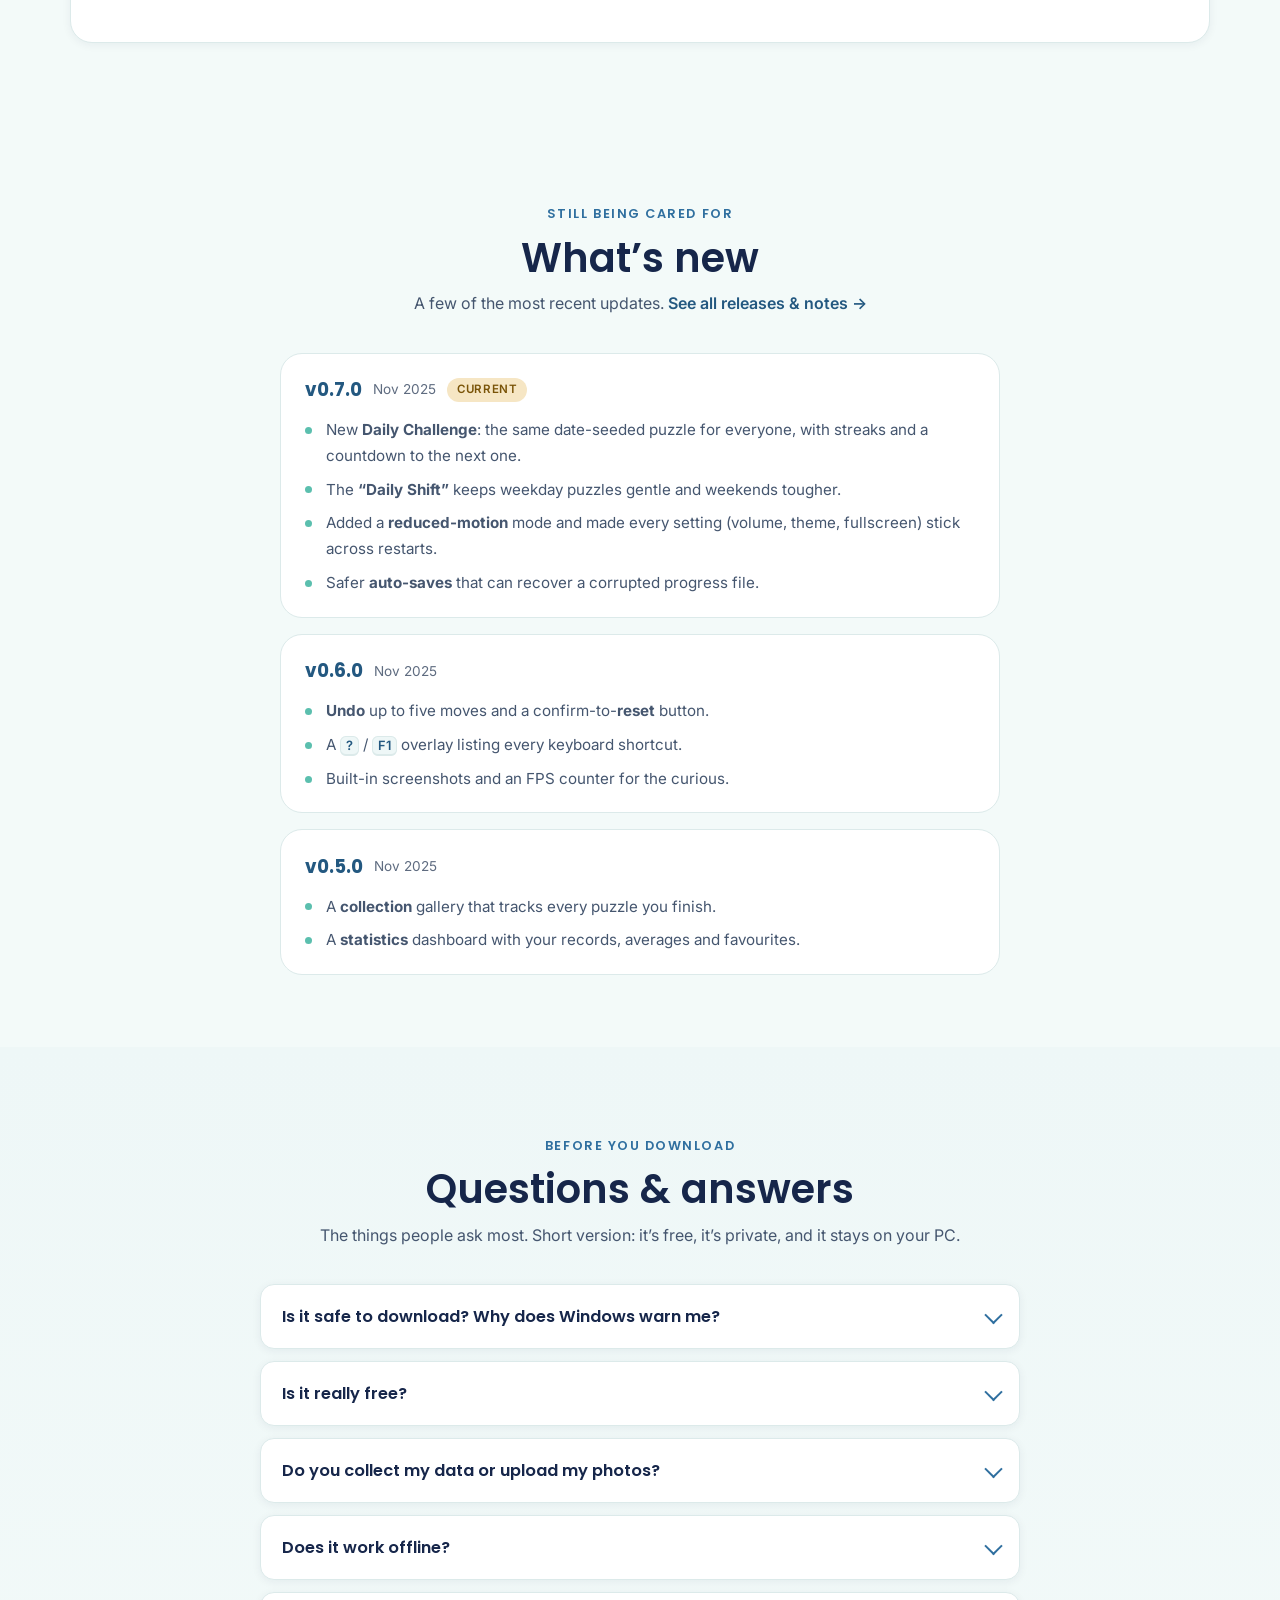
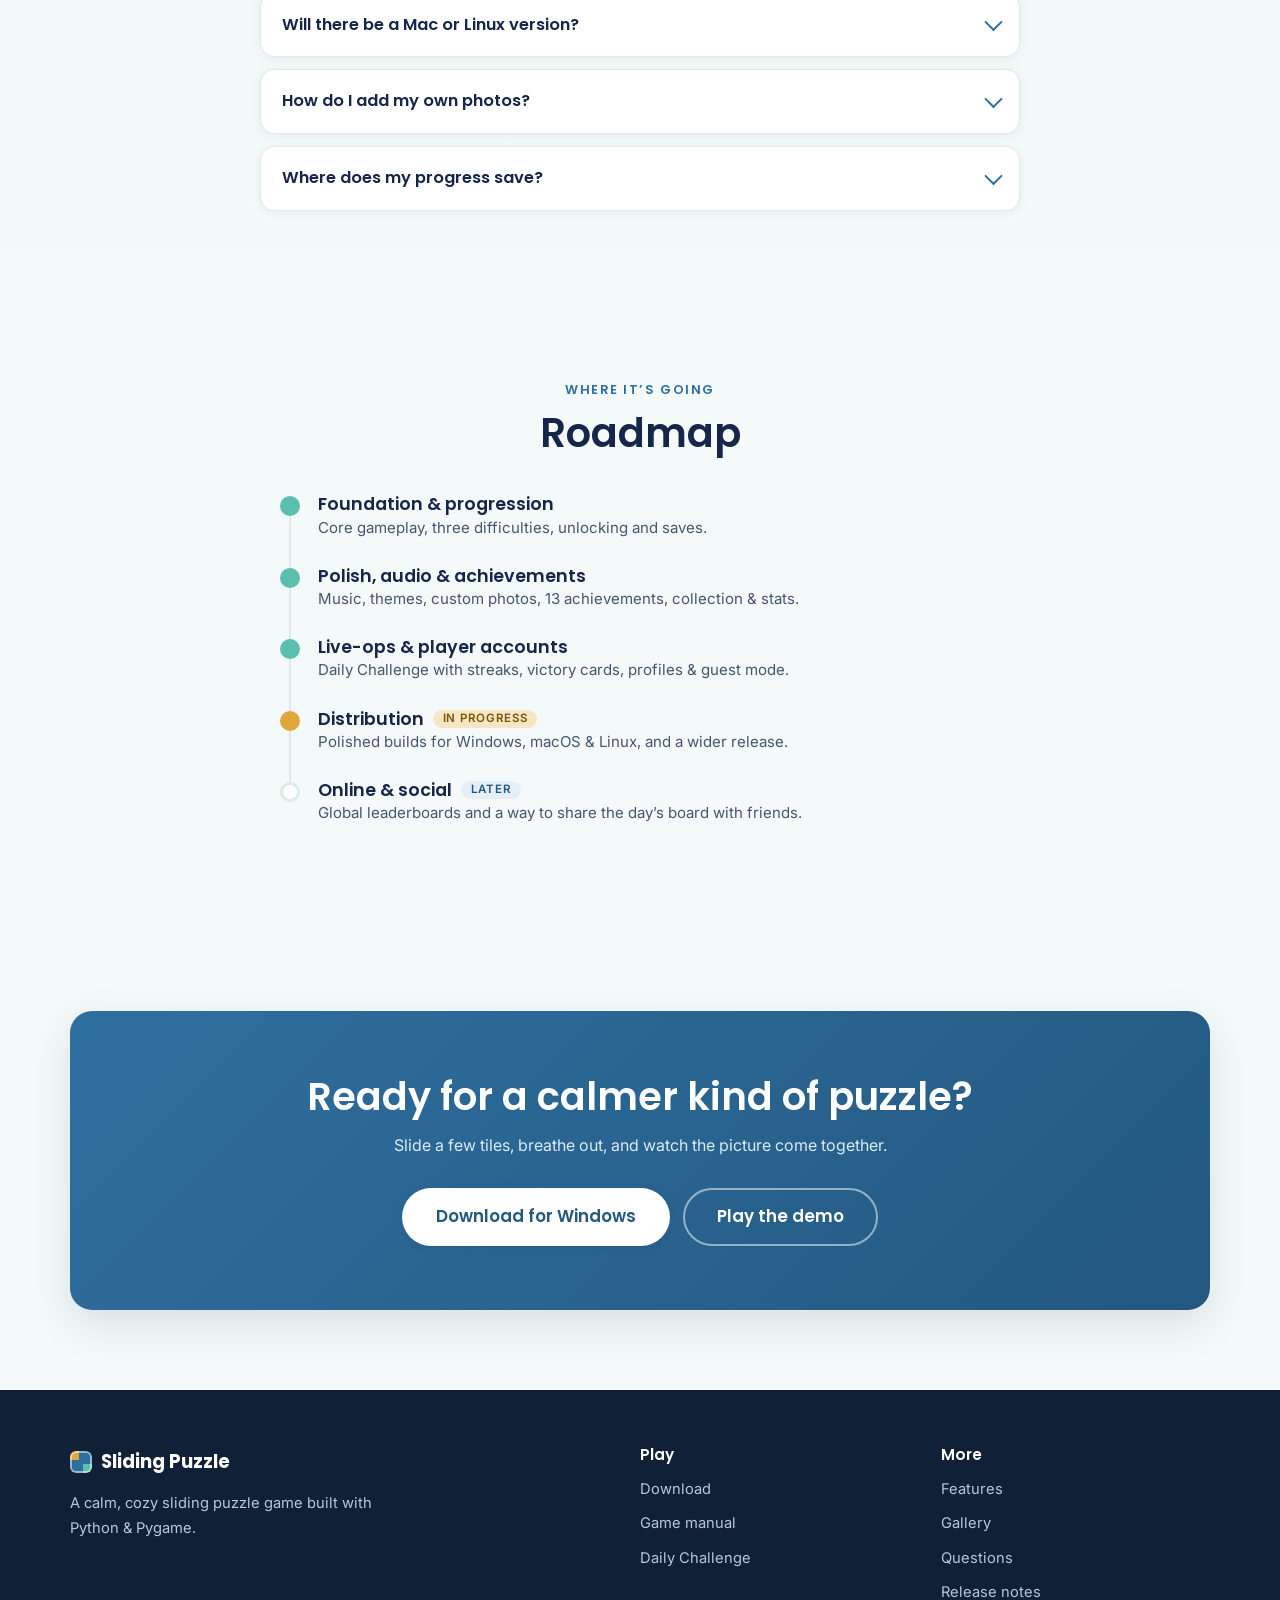
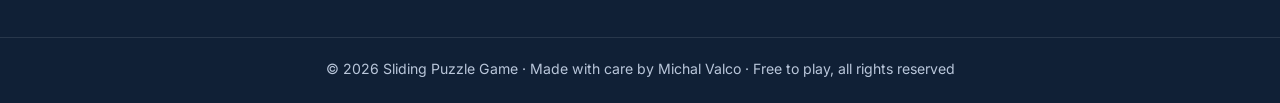
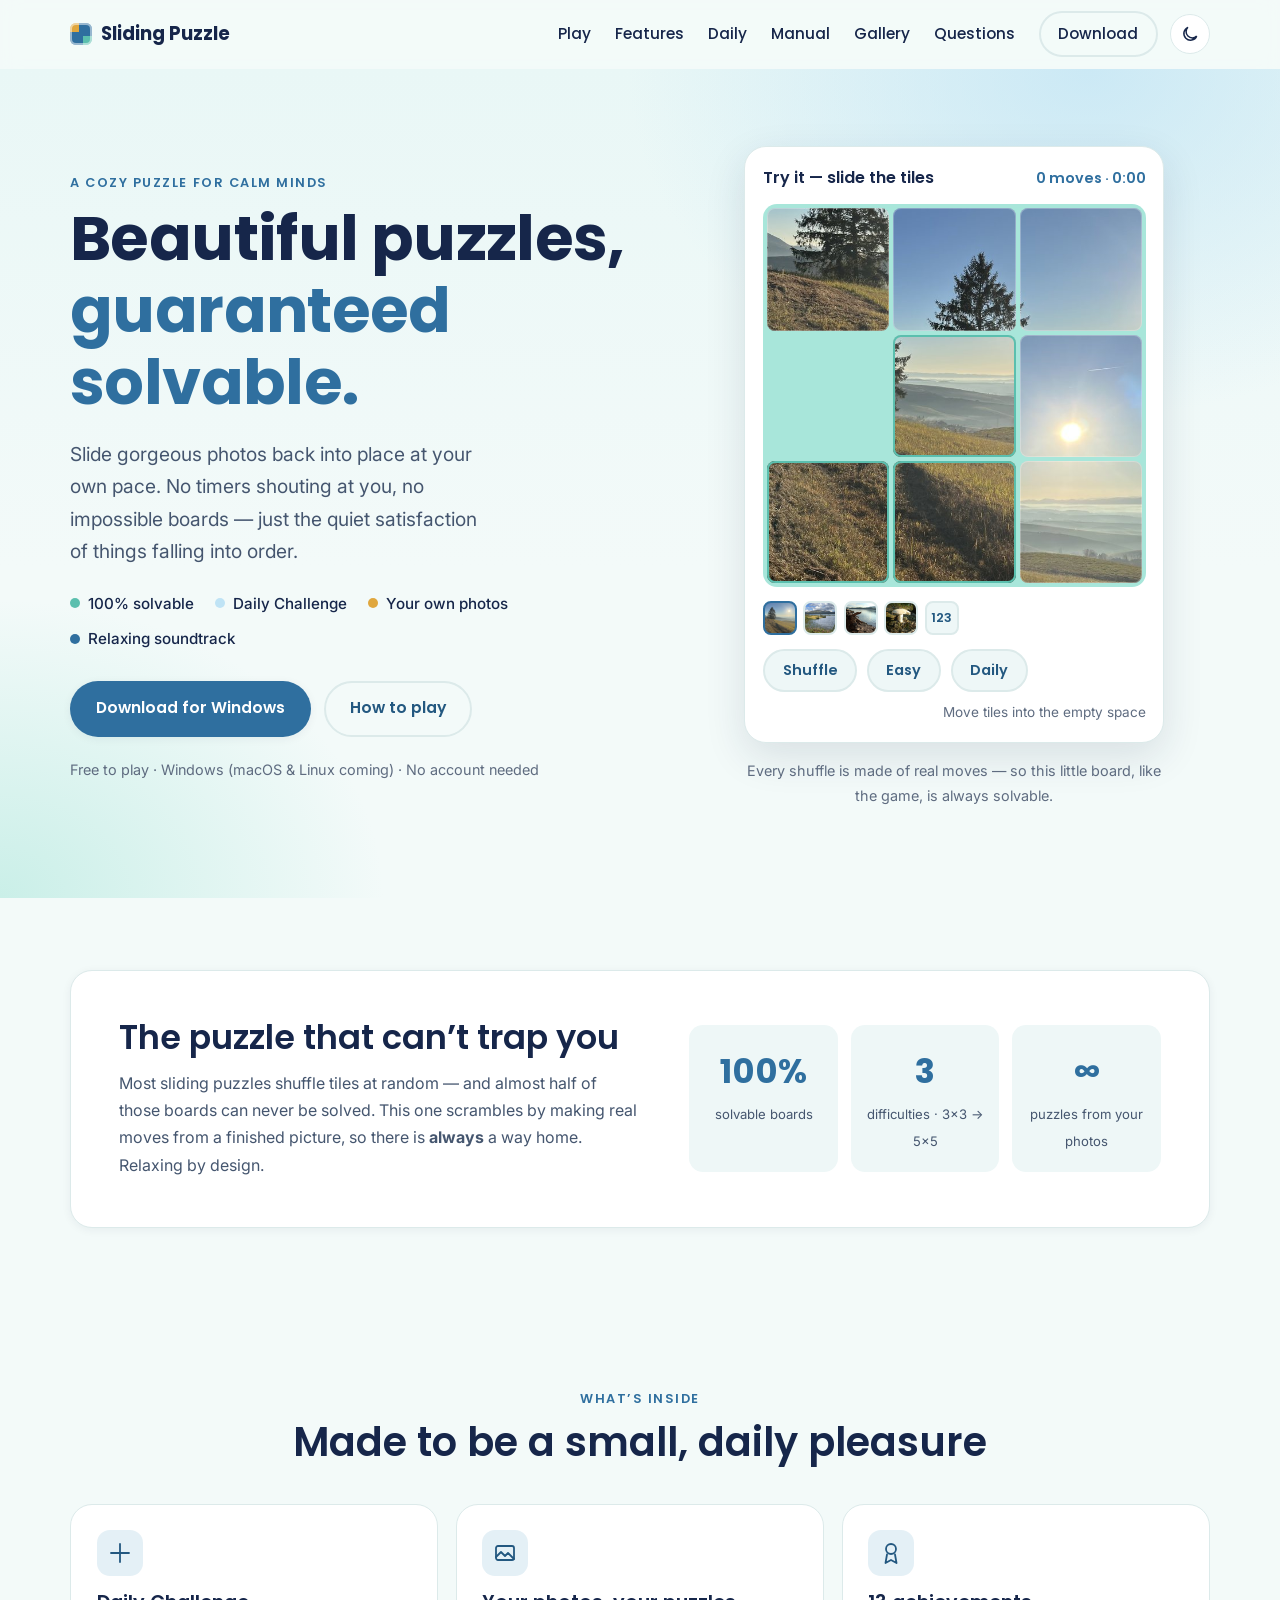
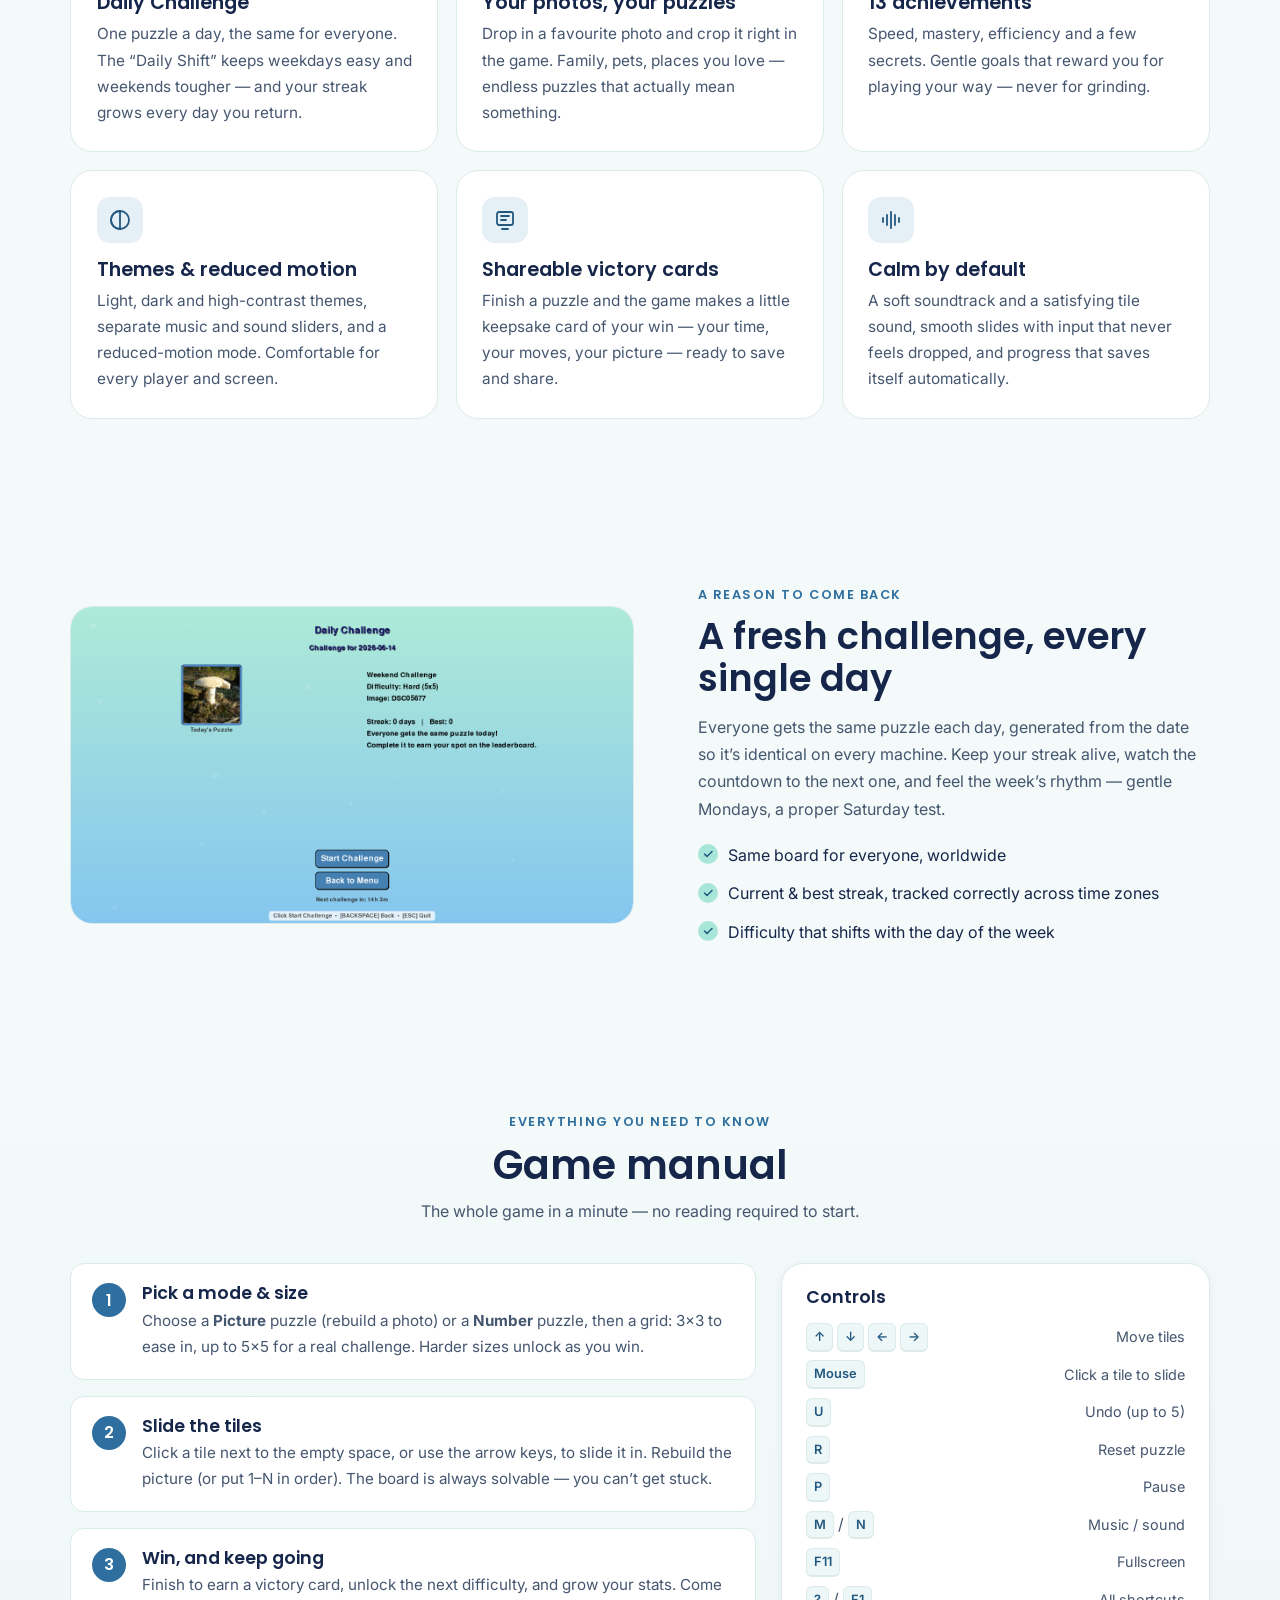
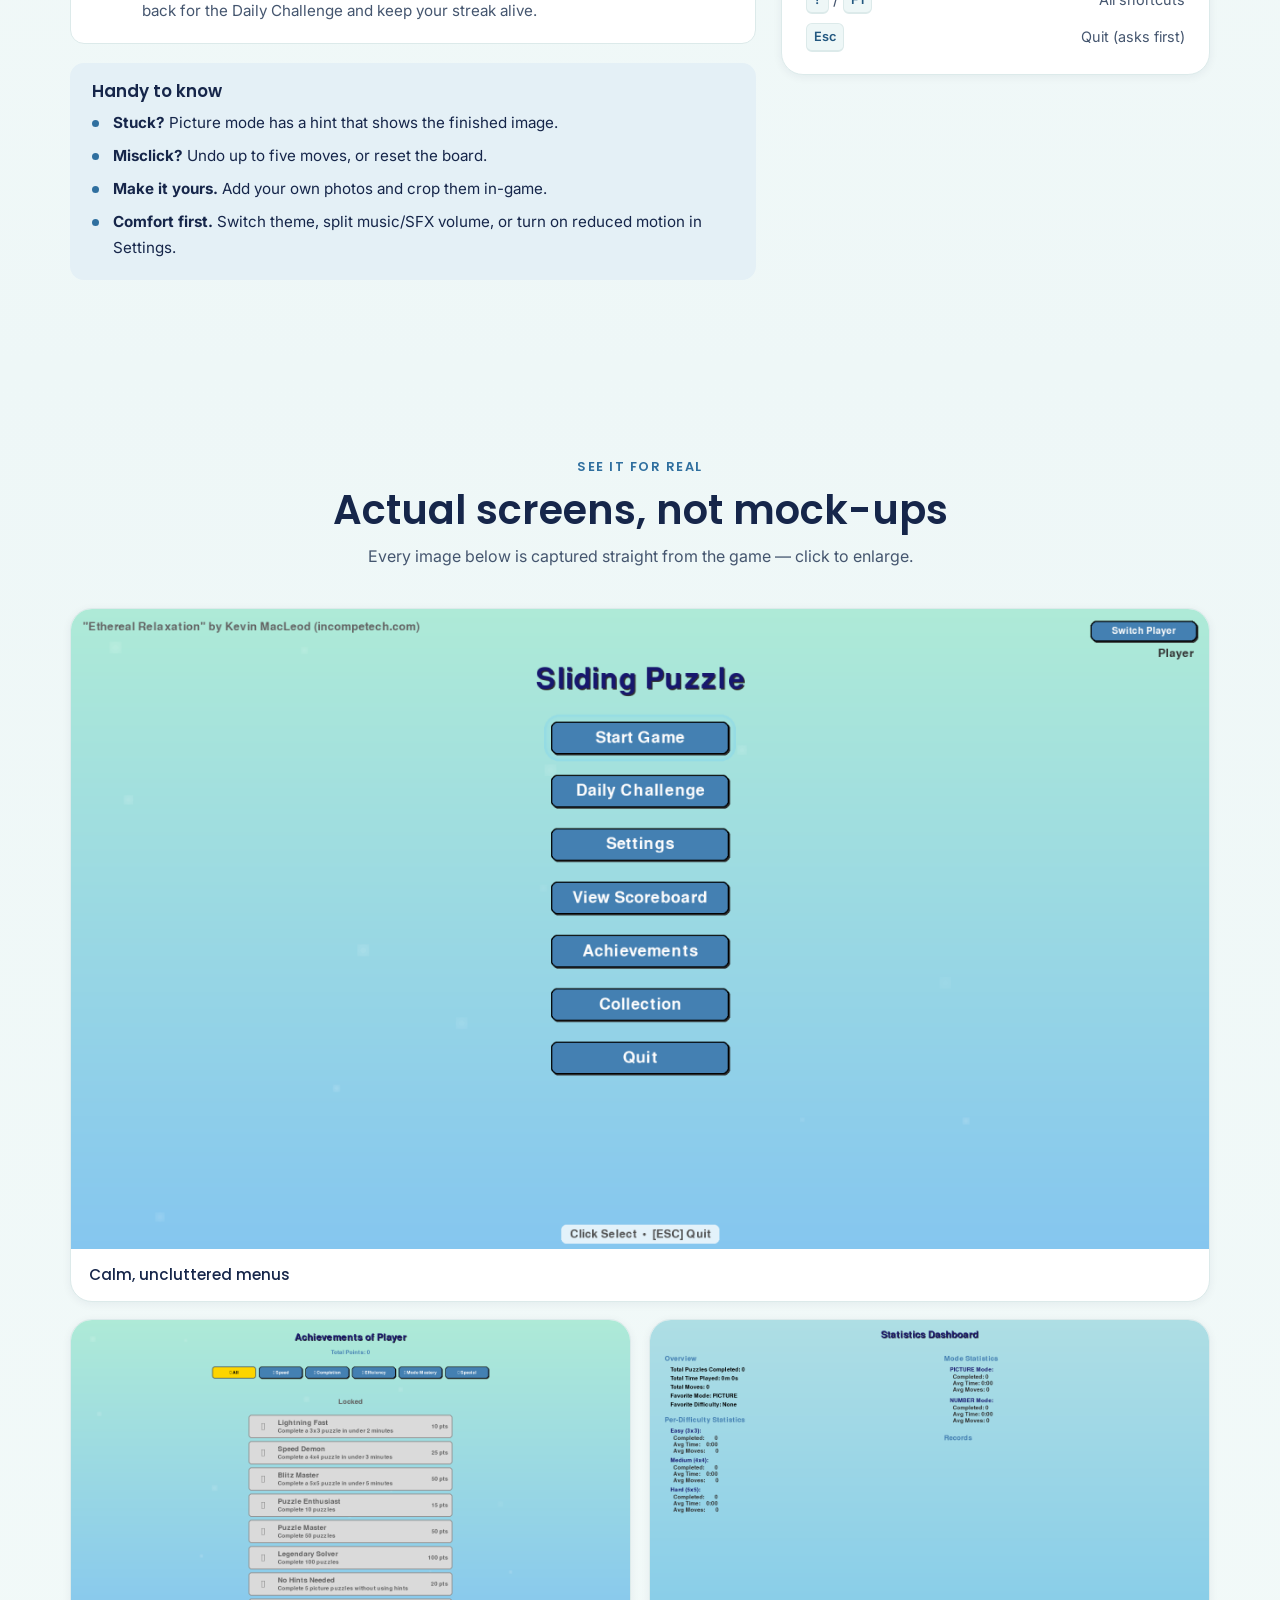
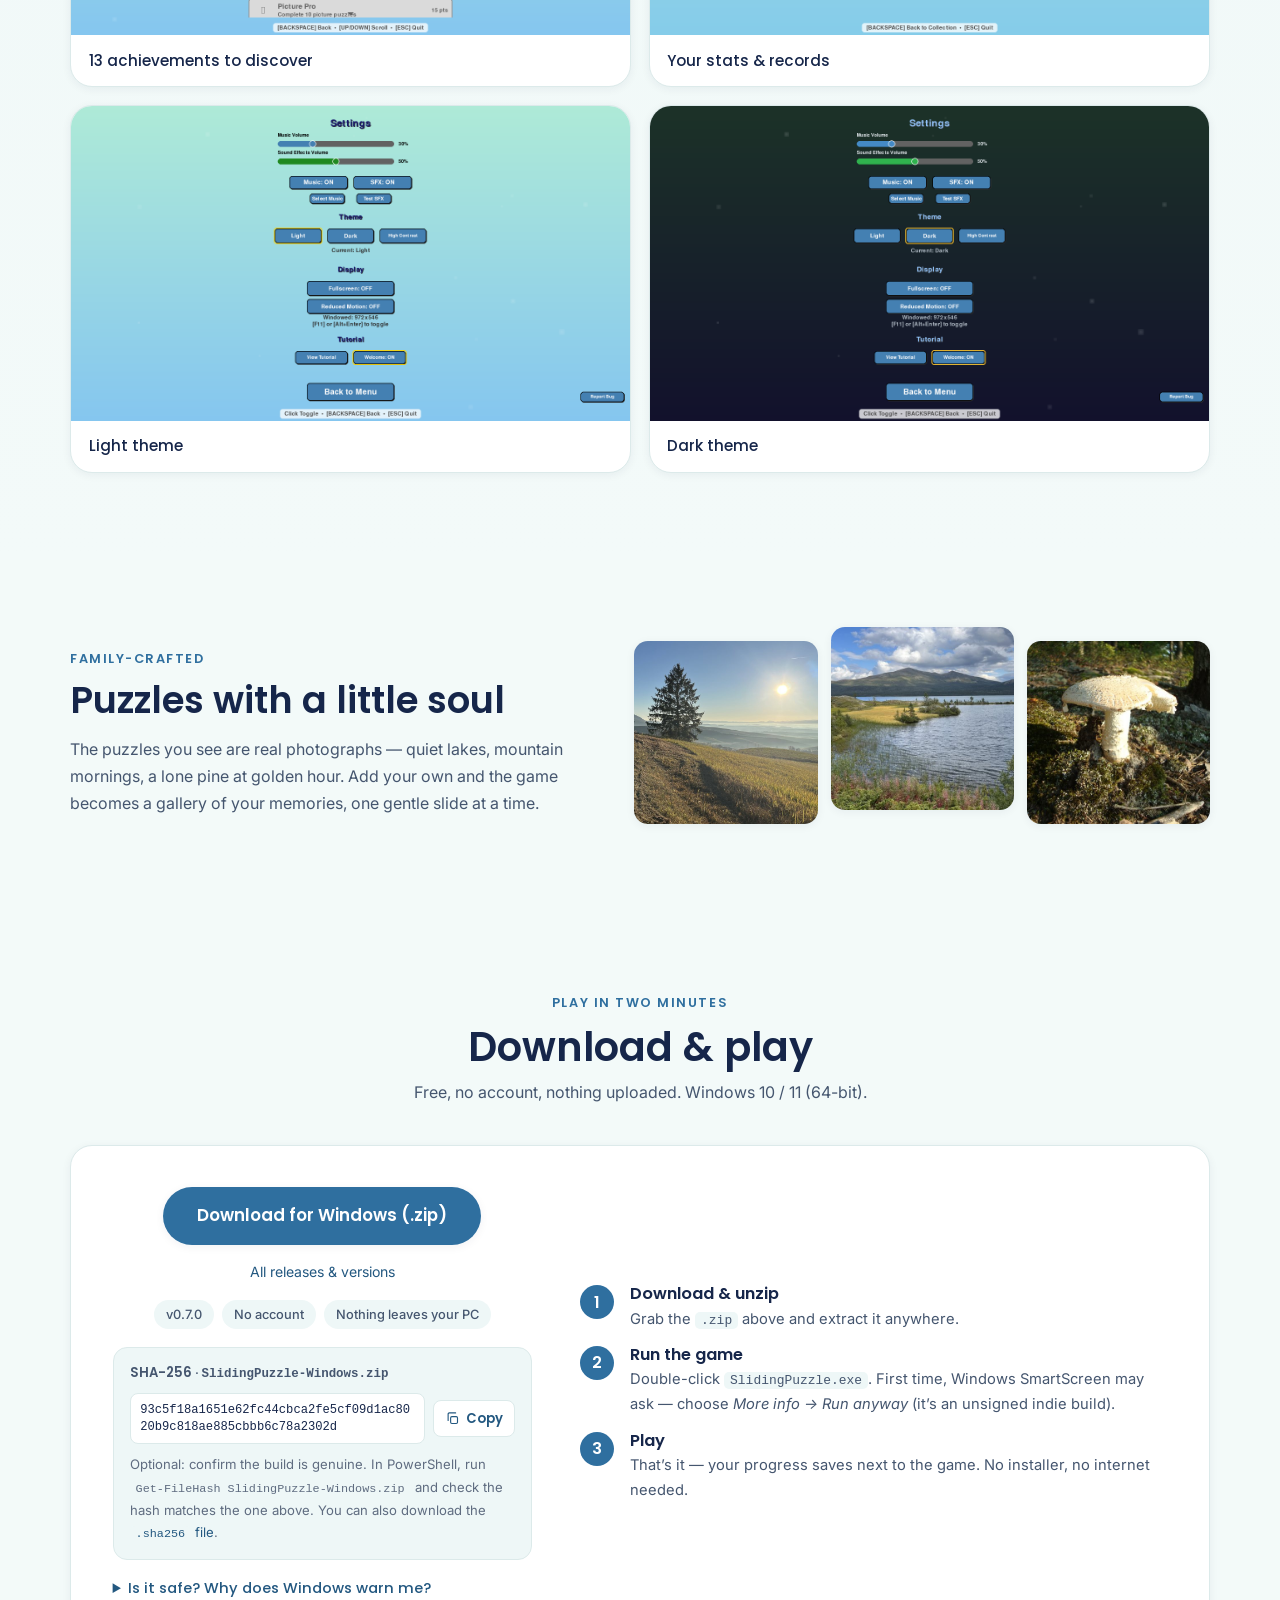
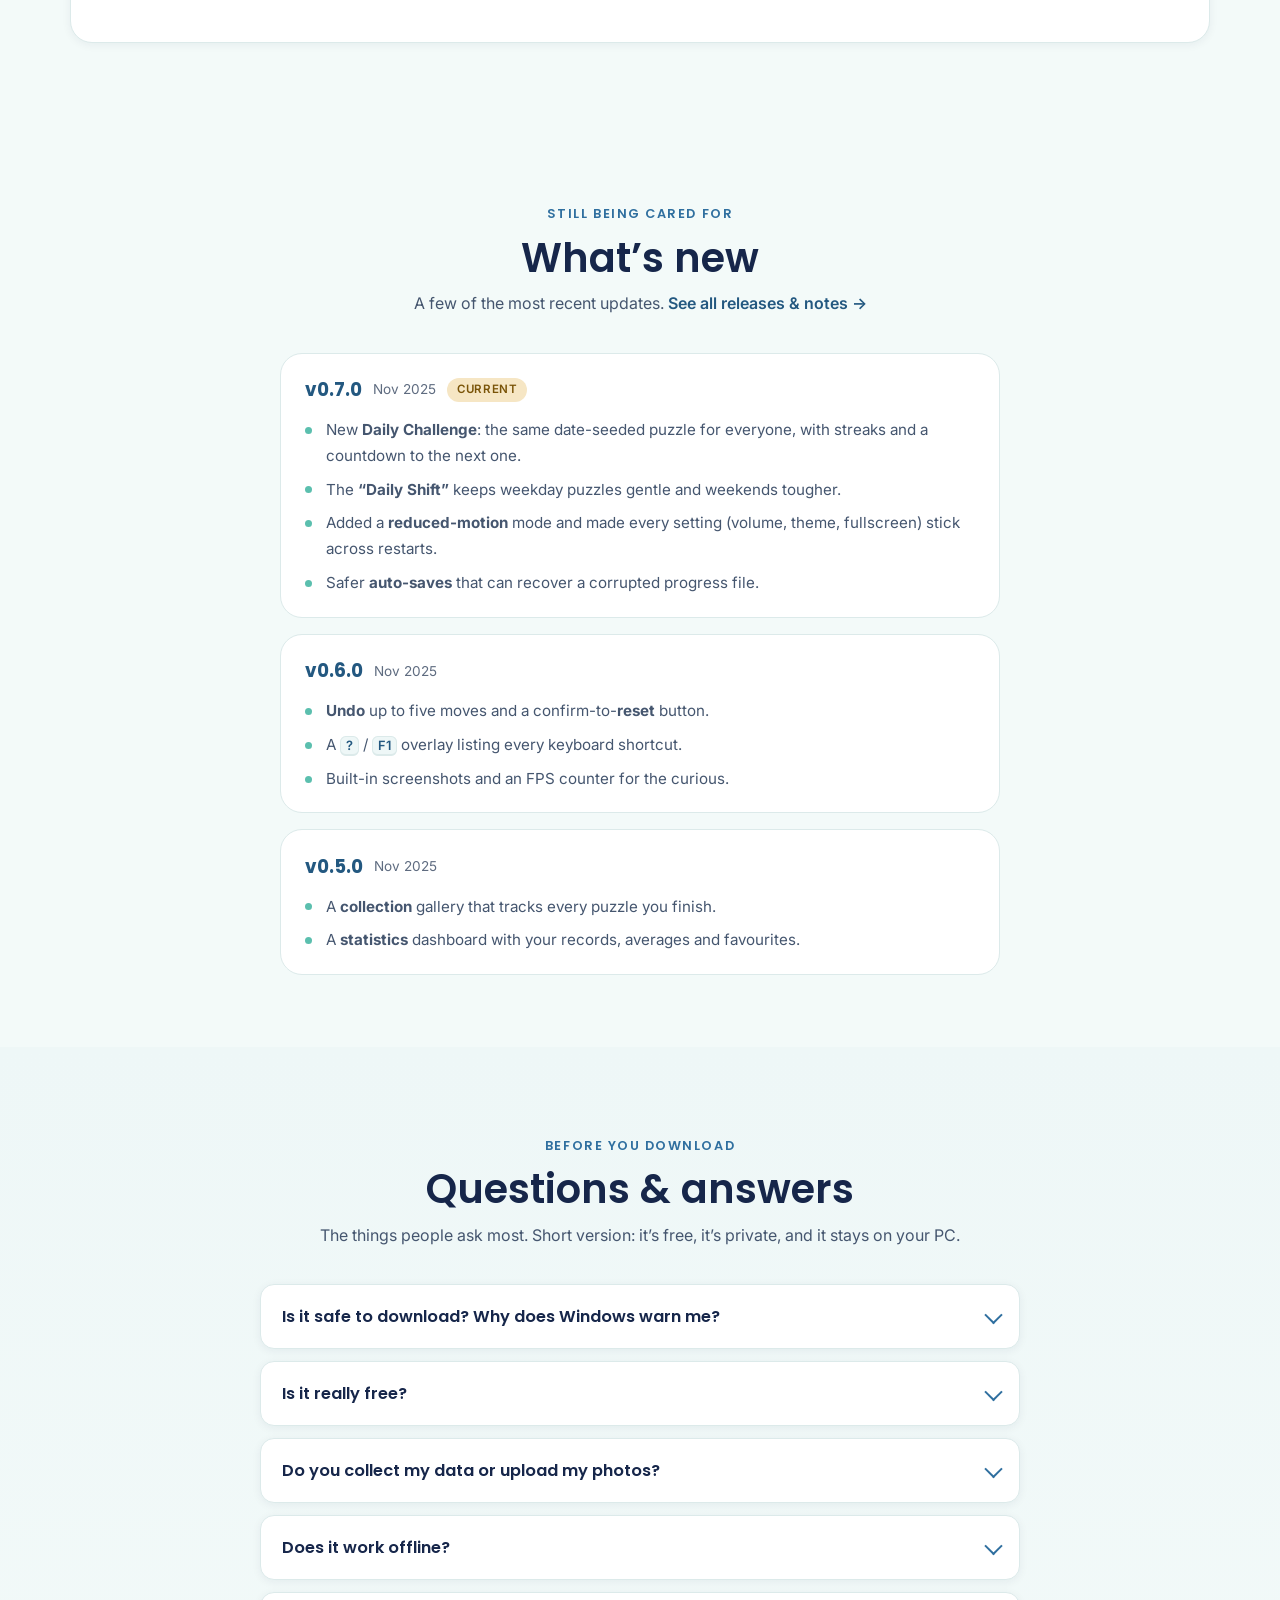
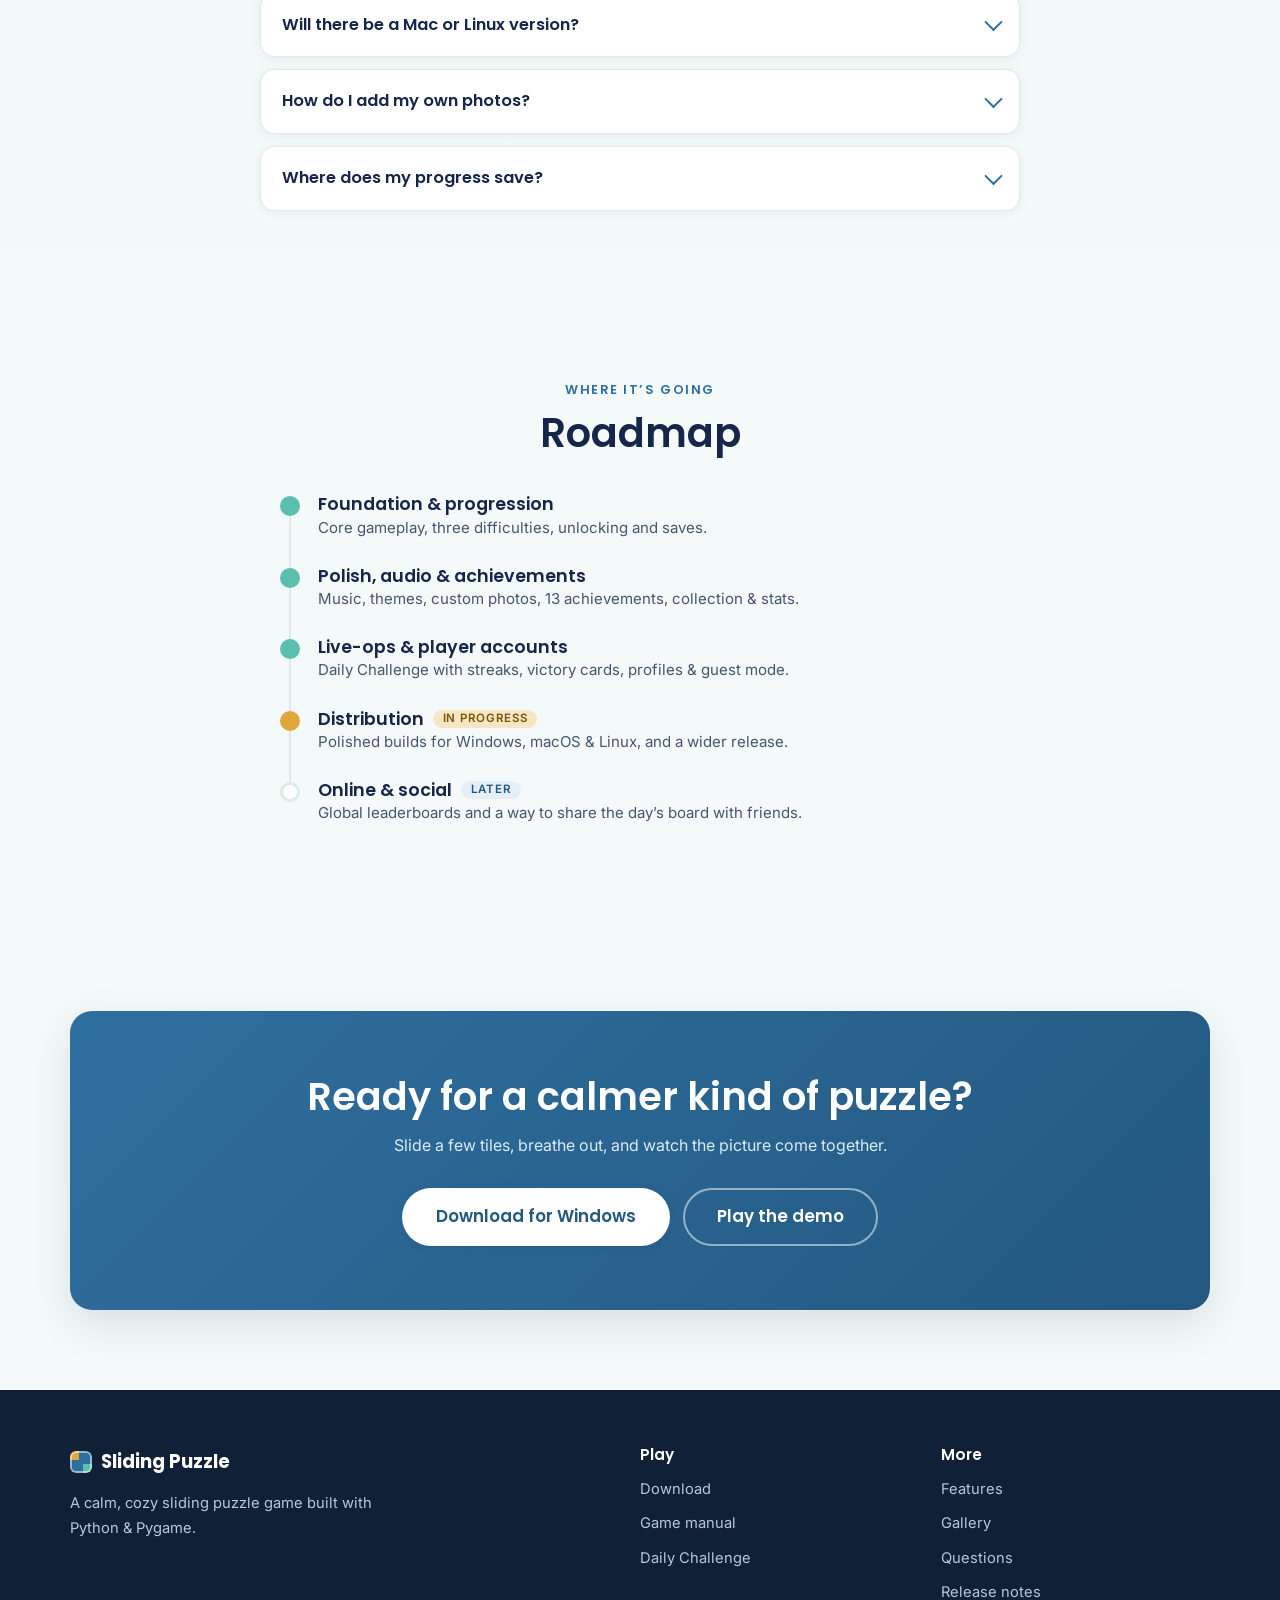
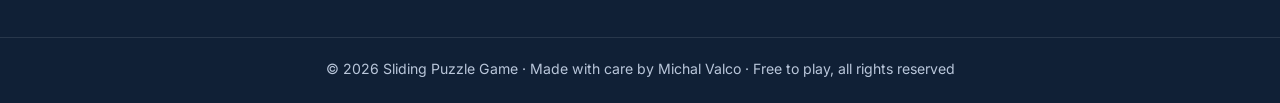
